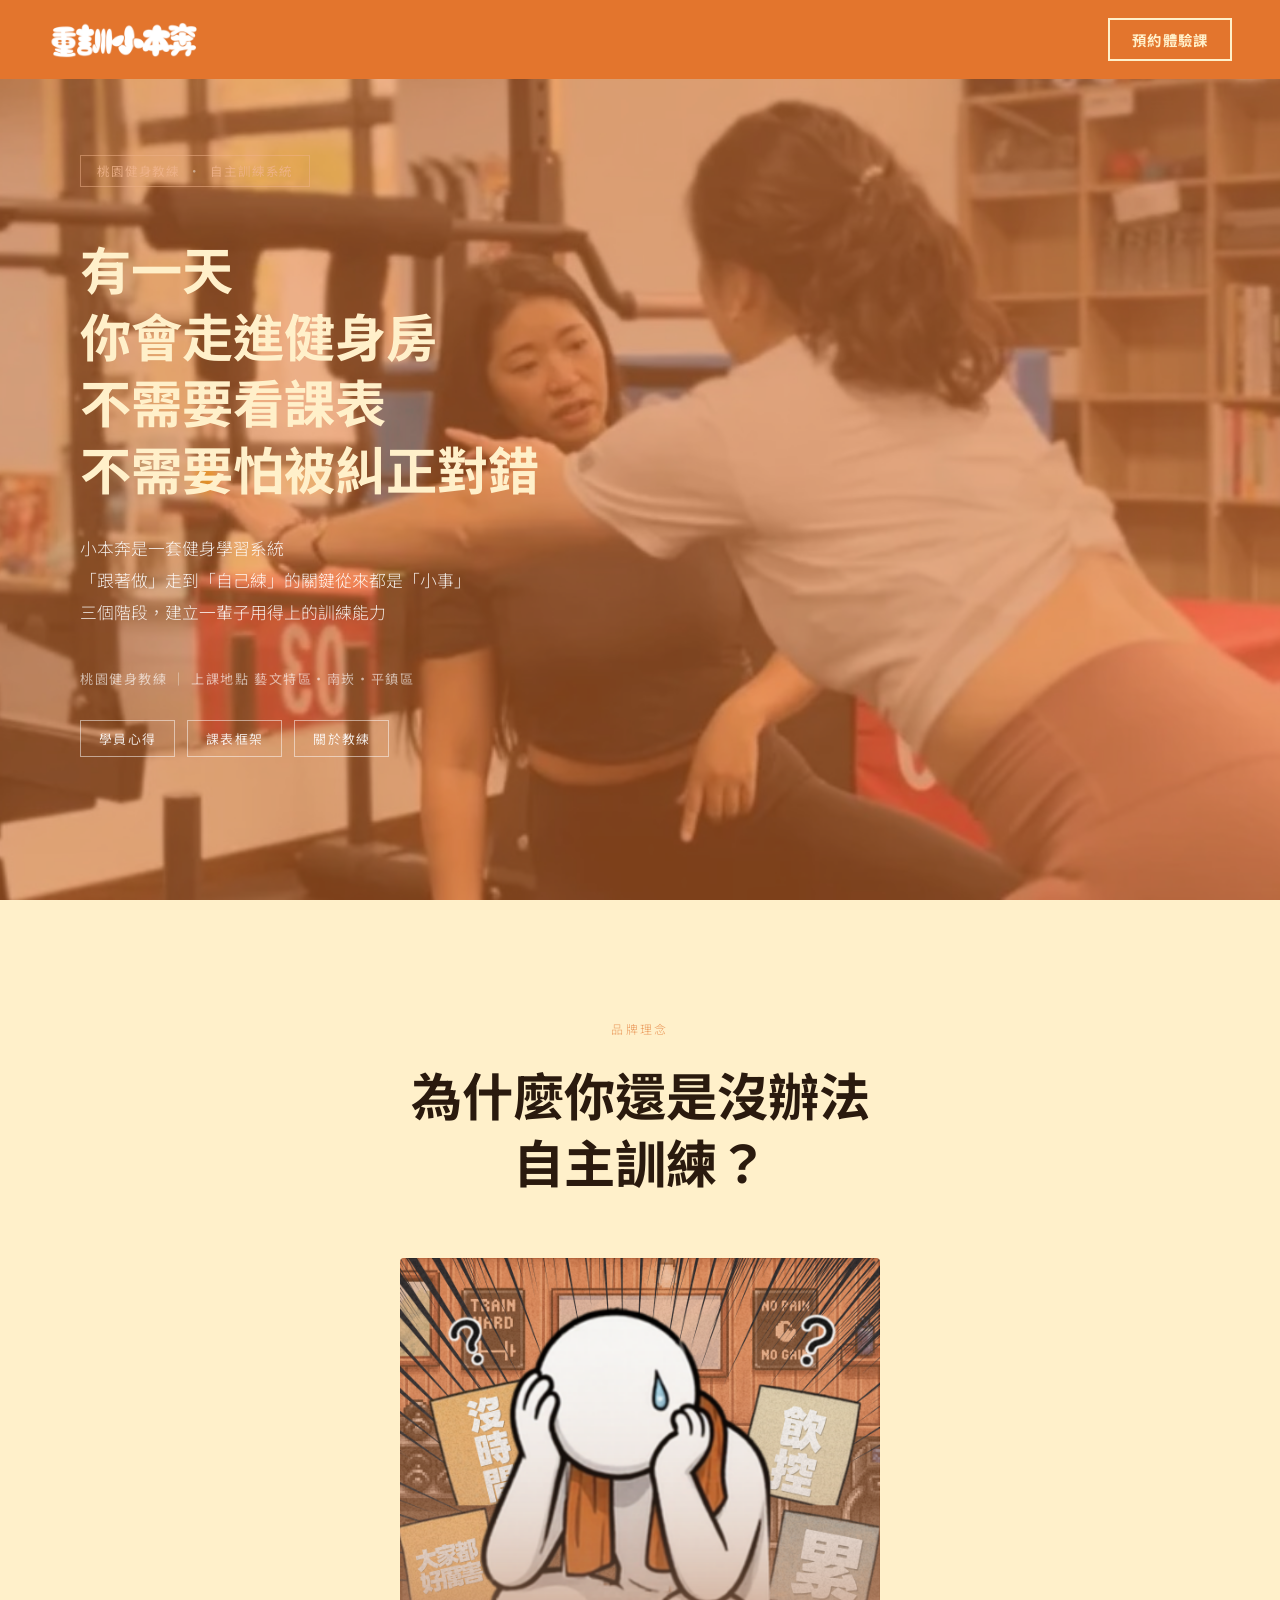
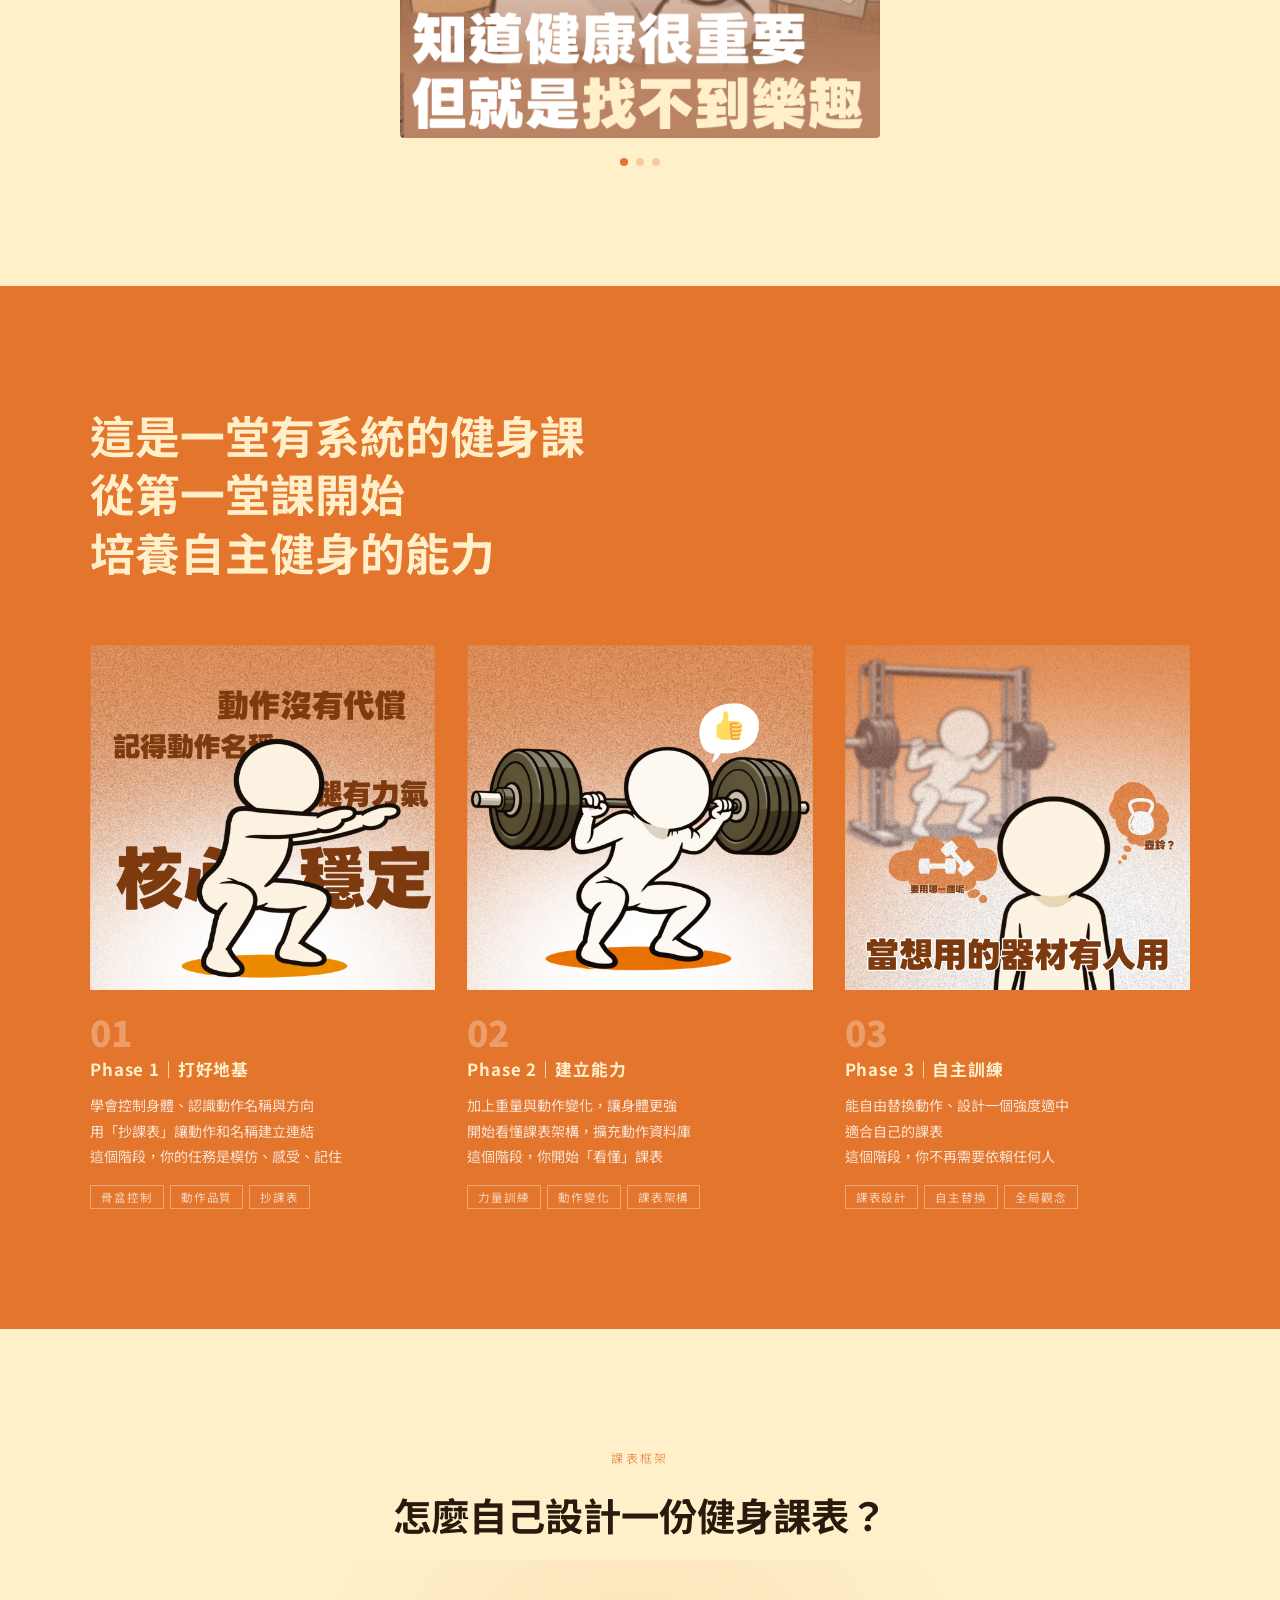
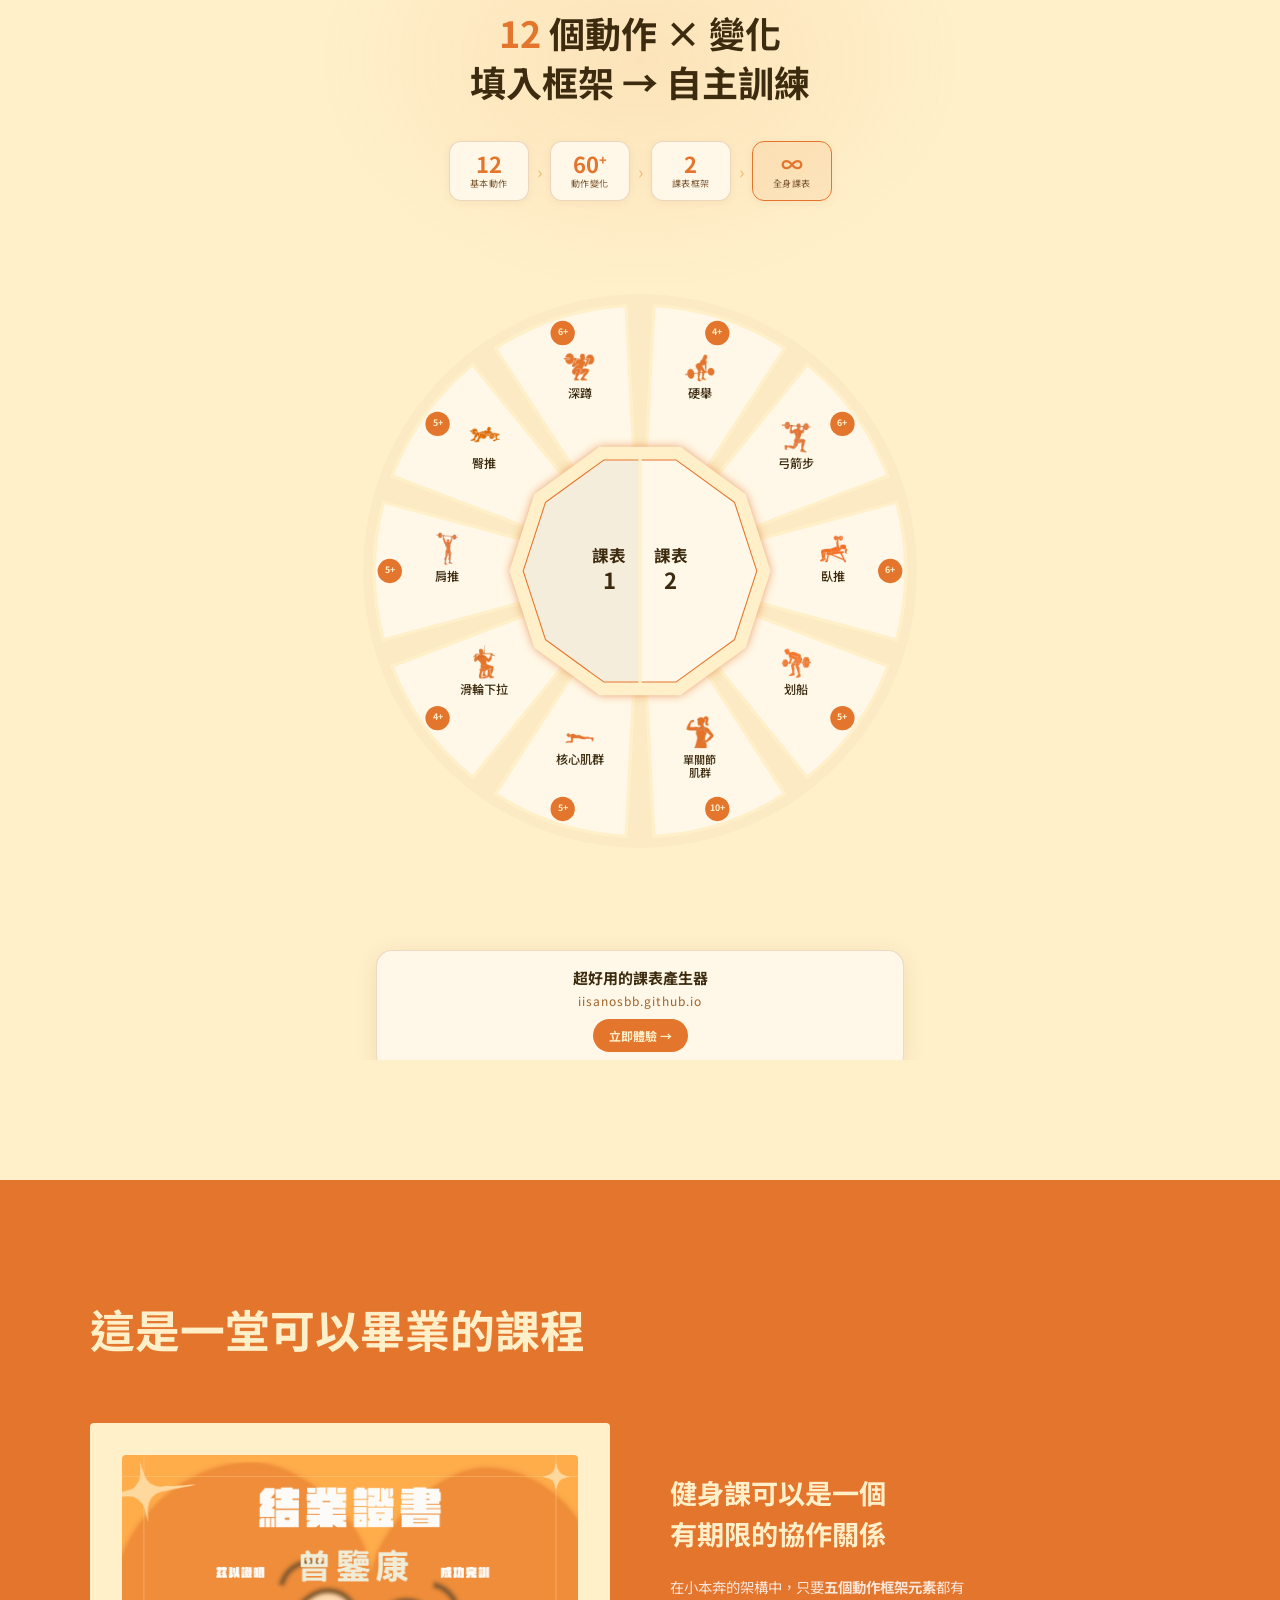
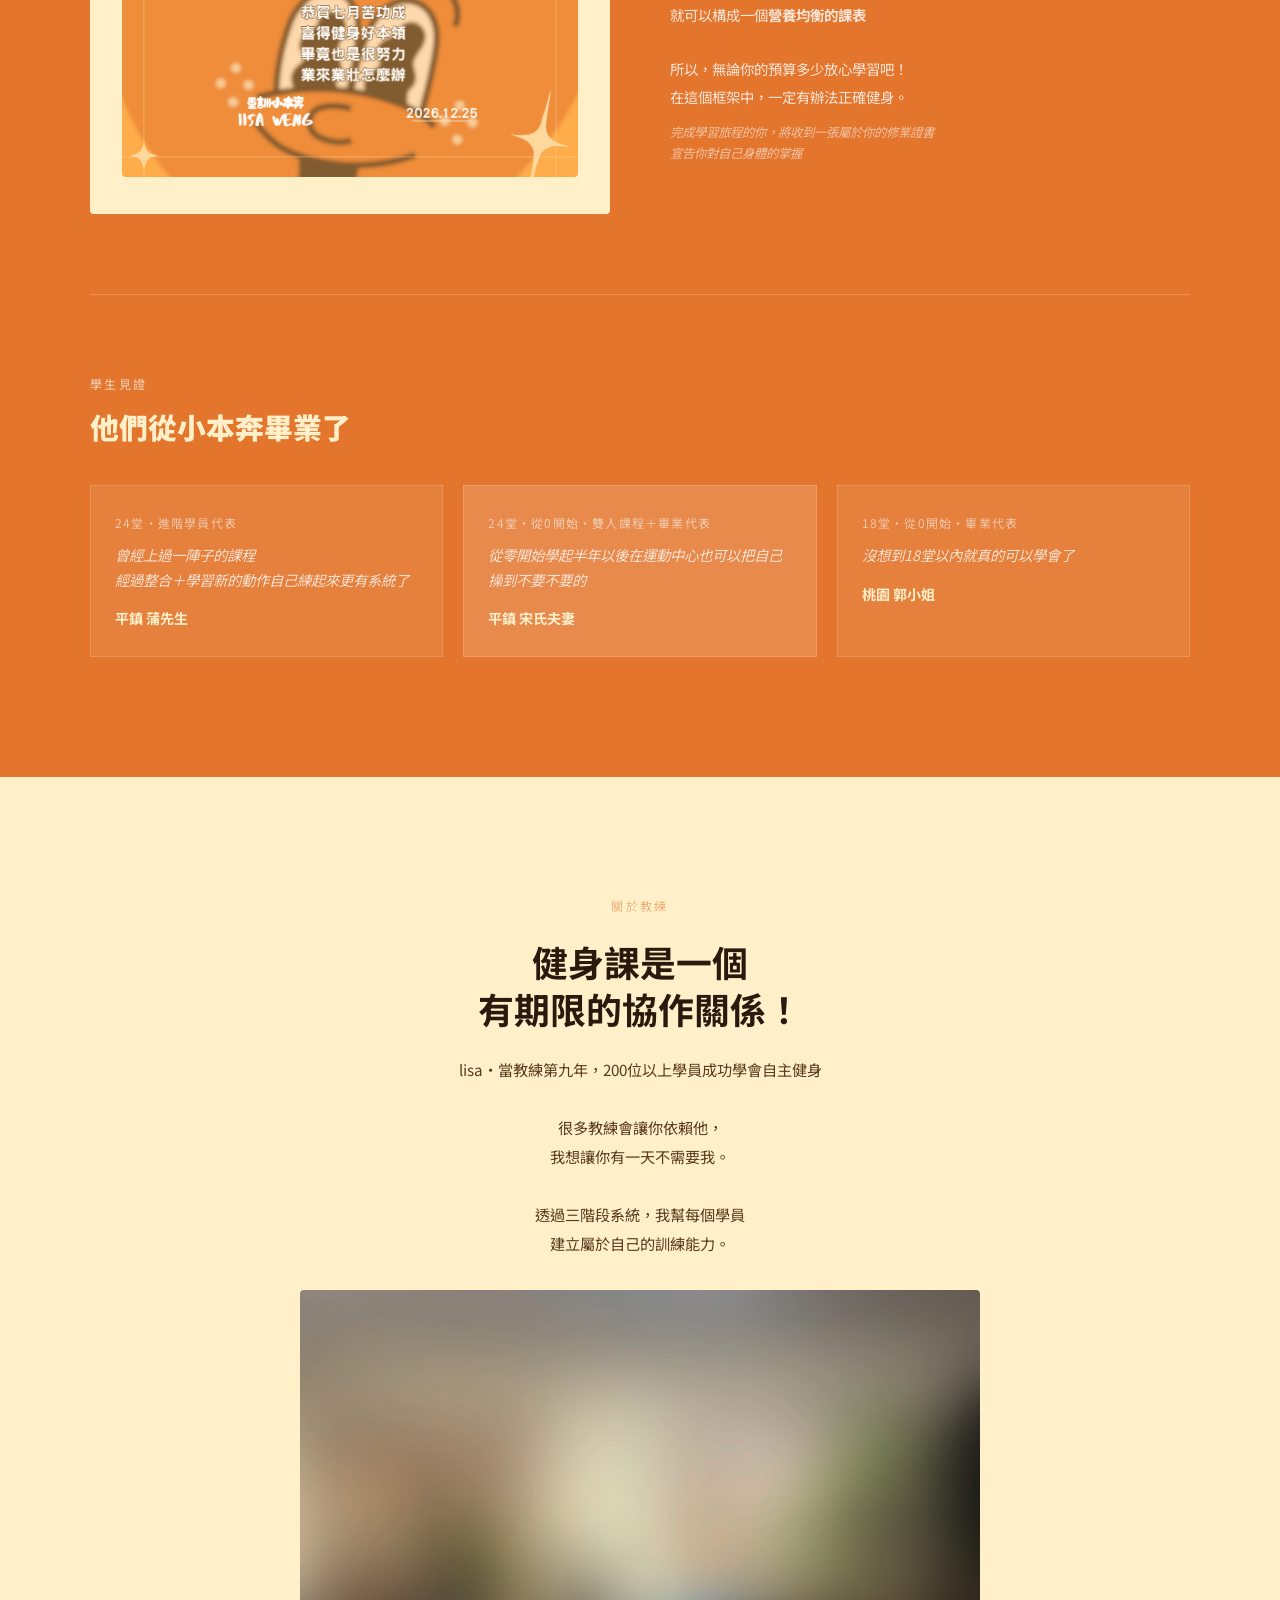
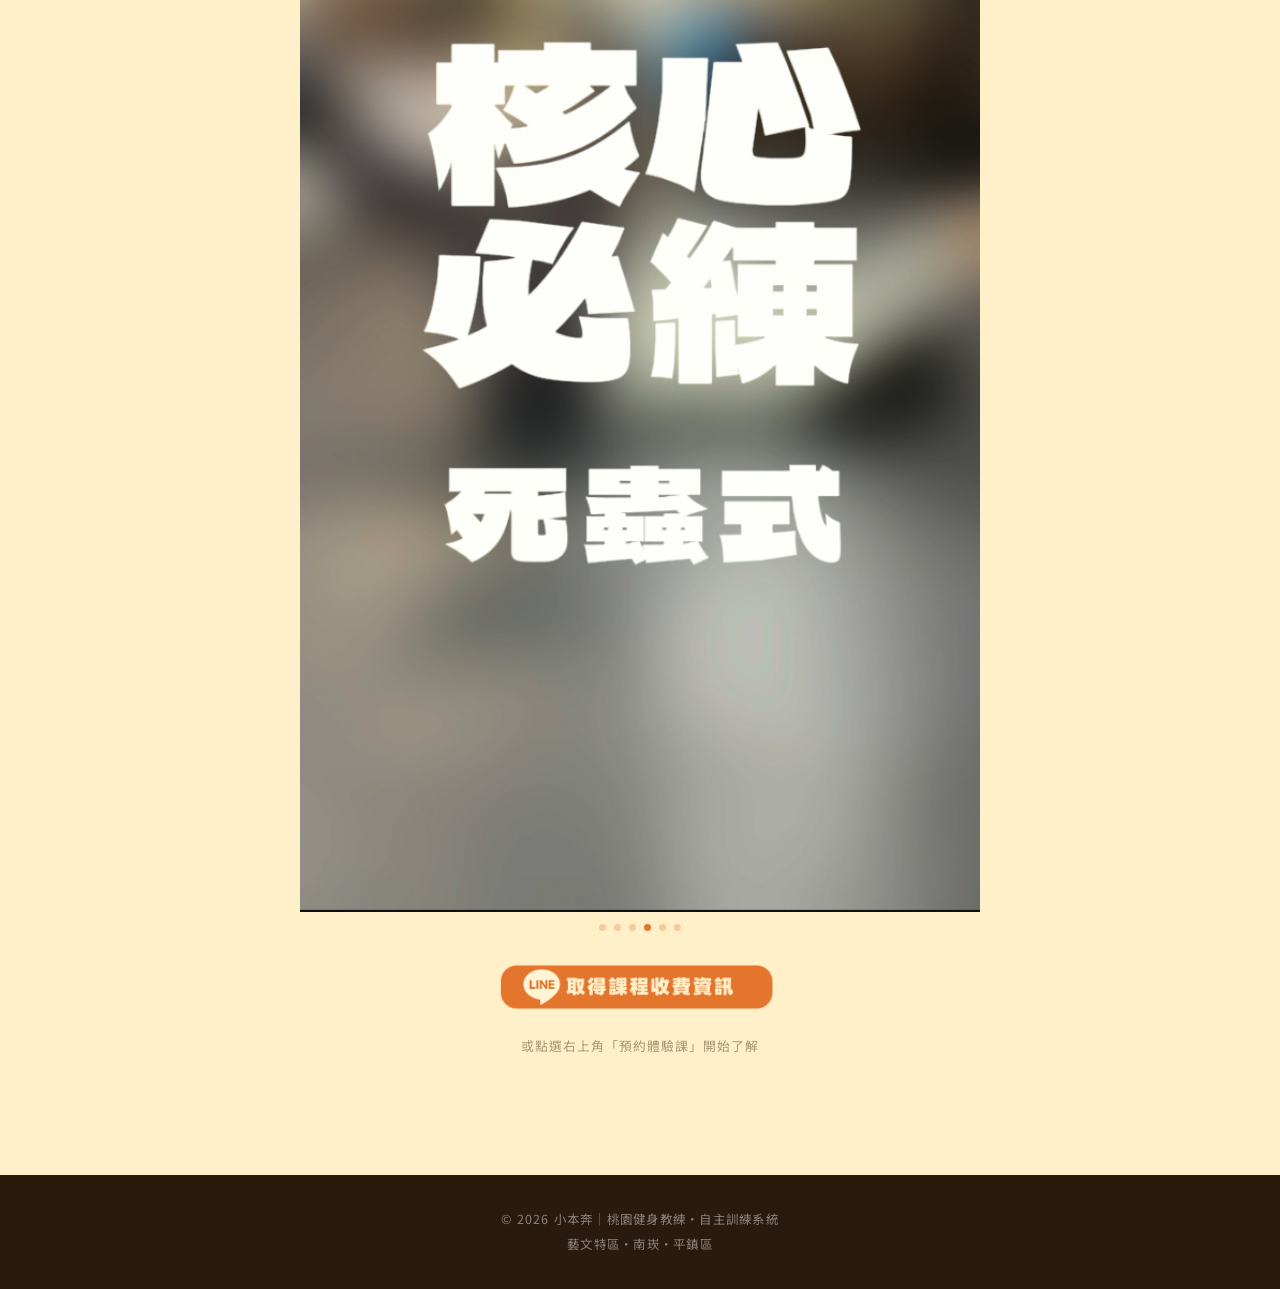
==== index.html @ d1a7b2fc "Update index.html" ====
<!DOCTYPE html>
<html lang="zh-Hant">
<head>
<meta charset="UTF-8">
<meta name="viewport" content="width=device-width, initial-scale=1.0">
<title>重訓小本奔｜桃園健身教練・自主訓練系統</title>
<link rel="icon" type="image/png" href="橘底logo.png">
<meta property="og:title" content="小本奔｜桃園健身教練・自主訓練系統">
<meta property="og:description" content="三個階段，帶你從「跟著做」走到「自己練」。桃園健身教練，藝文特區・南崁・平鎮區。">
<meta property="og:image" content="https://iisanosbb.github.io/橘底logo.png">
<meta property="og:url" content="https://iisanosbb.github.io">
<meta property="og:type" content="website">
<meta name="description" content="小本奔是一套健身學習系統，三個階段帶你從「跟著做」走到「自己練」。桃園健身教練，上課地點：藝文特區・南崁・平鎮區。">
<link rel="preconnect" href="https://fonts.googleapis.com">
<link rel="preconnect" href="https://fonts.gstatic.com" crossorigin>
<link href="https://fonts.googleapis.com/css2?family=Noto+Sans+TC:wght@300;400;500;700;900&display=swap" rel="stylesheet">
<link rel="stylesheet" href="style.css">
</head>
<body>

<!-- NAV -->
<nav>
  <a class="nav-logo" href="#"><img src="navlogo.png" alt="✴️小本奔"></a>
  <a class="nav-cta" href="#coach">預約體驗課</a>
</nav>

<!-- ① HERO -->
<section id="hero">
  <div class="hero-tag">桃園健身教練 <span>·</span> 自主訓練系統</div>
  <h1 class="hero-h1 fade-in">
    有一天<br>
    你會走進健身房<br>
    不需要看課表<br>
    不需要怕被糾正對錯
  </h1>
  <p class="hero-body fade-in d1">
    小本奔是一套健身學習系統<br>
    「跟著做」走到「自己練」的關鍵從來都是「小事」<br>
    三個階段，建立一輩子用得上的訓練能力
  </p>
  <p class="hero-location fade-in d2">桃園健身教練 ｜ 上課地點 藝文特區・南崁・平鎮區</p>
  <div class="hero-links fade-in d3">
    <a href="#graduates" class="hero-link">學員心得</a>
    <a href="#framework" class="hero-link">課表框架</a>
    <a href="#coach" class="hero-link">關於教練</a>
  </div>
</section>

<!-- ② 品牌理念 -->
<section id="belief">
  <div class="belief-inner">
    <div class="belief-header fade-in">
      <p class="section-label">品牌理念</p>
      <h2 class="belief-h2">為什麼你還是沒辦法<br>自主訓練？</h2>
    </div>
    <div class="belief-carousel fade-in d1">
      <div class="belief-track">
        <div class="belief-slide"><img src="品牌理念1.png" alt="品牌理念 1"></div>
        <div class="belief-slide"><img src="品牌理念2.png" alt="品牌理念 2"></div>
        <div class="belief-slide"><img src="品牌理念3.png" alt="品牌理念 3"></div>
      </div>
      <div class="belief-dots">
        <span class="belief-dot active"></span>
        <span class="belief-dot"></span>
        <span class="belief-dot"></span>
      </div>
    </div>
  </div>
</section>

<!-- ③ 三階段學習系統 -->
<section id="phases">
  <div class="phases-inner">
    <div class="phases-header fade-in">
      <h2 class="phases-h2">這是一堂有系統的健身課<br>從第一堂課開始<br>培養自主健身的能力</h2>
    </div>
    <div class="phases-grid">

      <div class="phase-card fade-in d1">
        <div class="phase-img"><img src="3step1.png" alt="Phase 1"></div>
        <div class="phase-num">01</div>
        <div class="phase-title">Phase 1｜打好地基</div>
        <p class="phase-desc">學會控制身體、認識動作名稱與方向<br>用「抄課表」讓動作和名稱建立連結<br>這個階段，你的任務是模仿、感受、記住</p>
        <div class="phase-tags">
          <span class="phase-tag">骨盆控制</span><span class="phase-tag">動作品質</span><span class="phase-tag">抄課表</span>
        </div>
      </div>

      <div class="phase-card fade-in d2">
        <div class="phase-img"><img src="3step2.png" alt="Phase 2"></div>
        <div class="phase-num">02</div>
        <div class="phase-title">Phase 2｜建立能力</div>
        <p class="phase-desc">加上重量與動作變化，讓身體更強<br>開始看懂課表架構，擴充動作資料庫<br>這個階段，你開始「看懂」課表</p>
        <div class="phase-tags">
          <span class="phase-tag">力量訓練</span><span class="phase-tag">動作變化</span><span class="phase-tag">課表架構</span>
        </div>
      </div>

      <div class="phase-card fade-in d3">
        <div class="phase-img"><img src="3step3.png" alt="Phase 3"></div>
        <div class="phase-num">03</div>
        <div class="phase-title">Phase 3｜自主訓練</div>
        <p class="phase-desc">能自由替換動作、設計一個強度適中<br>適合自己的課表<br>這個階段，你不再需要依賴任何人</p>
        <div class="phase-tags">
          <span class="phase-tag">課表設計</span><span class="phase-tag">自主替換</span><span class="phase-tag">全局觀念</span>
        </div>
      </div>

    </div>
  </div>
</section>

<!-- ④ 課表框架 -->
<section id="framework">
  <div class="framework-inner">
    <p class="section-label fade-in">課表框架</p>
    <h2 class="framework-h2 fade-in d1">怎麼自己設計一份健身課表？</h2>
    <iframe src="workout-radial.html" frameborder="0" scrolling="no"></iframe>
  </div>
</section>

<!-- ⑤ 修業證書 + 學生見證 -->
<section id="graduates">
  <div class="graduates-inner">
    <h2 class="graduates-h2 fade-in d1">這是一堂可以畢業的課程</h2>

    <div class="cert-block fade-in d2">
      <div class="cert-visual">
        <img src="certifucate.png" alt="小本奔結業證書" style="width:100%; border-radius:4px;">
      </div>
      <div>
        <h3 class="cert-headline">健身課可以是一個<br>有期限的協作關係</h3>
        <p class="cert-body">在小本奔的架構中，只要<strong>五個動作框架元素</strong>都有<br>就可以構成一個<strong>營養均衡的課表</strong><br><br>所以，無論你的預算多少放心學習吧！<br>在這個框架中，一定有辦法正確健身。</p>
        <p class="cert-note">完成學習旅程的你，將收到一張屬於你的修業證書<br>宣告你對自己身體的掌握</p>
      </div>
    </div>

    <p class="students-label">學生見證</p>
    <h3 class="students-h3 fade-in">他們從小本奔畢業了</h3>
    <div class="students-grid">
      <div class="student-card fade-in d1">
        <div class="student-meta">24堂・進階學員代表</div>
        <p class="student-quote">曾經上過一陣子的課程</p>
        <p class="student-quote">經過整合＋學習新的動作自己練起來更有系統了</p>
        <div class="student-name">平鎮 蒲先生</div>
      </div>
      <div class="student-card featured fade-in d2">
        <div class="student-meta">24堂・從0開始・雙人課程＋畢業代表</div>
        <p class="student-quote">從零開始學起半年以後在運動中心也可以把自己操到不要不要的</p>
        <div class="student-name">平鎮 宋氏夫妻</div>
      </div>
      <div class="student-card fade-in d3">
        <div class="student-meta">18堂・從0開始・畢業代表</div>
        <p class="student-quote">沒想到18堂以內就真的可以學會了</p>
        <div class="student-name">桃園 郭小姐</div>
      </div>
    </div>
  </div>
</section>

<!-- ⑥ 關於教練 + CTA -->
<section id="coach">
  <div class="coach-inner">
    <div class="coach-content fade-in">
      <p class="section-label">關於教練</p>
      <h2 class="coach-h2">健身課是一個<br>有期限的協作關係！</h2>
      <p class="coach-body">
        lisa・當教練第九年，200位以上學員成功學會自主健身<br><br>
        很多教練會讓你依賴他，<br>
        我想讓你有一天不需要我。<br><br>
        透過三階段系統，我幫每個學員<br>
        建立屬於自己的訓練能力。
      </p>

      <!-- IG 輪播 -->
      <a href="https://www.instagram.com/iisanosbb" target="_blank" class="ig-carousel-link">
        <div class="ig-carousel fade-in d1">
          <div class="ig-track">
            <div class="ig-slide"><img src="ig1.jpg" alt="IG 1"></div>
            <div class="ig-slide"><img src="ig2.jpg" alt="IG 2"></div>
            <div class="ig-slide"><img src="ig3.jpg" alt="IG 3"></div>
            <div class="ig-slide"><img src="ig4.jpg" alt="IG 4"></div>
            <div class="ig-slide"><img src="ig5.jpg" alt="IG 5"></div>
            <div class="ig-slide"><img src="ig6.png" alt="IG 6"></div>
          </div>
          <div class="ig-dots">
            <span class="ig-dot active"></span>
            <span class="ig-dot"></span>
            <span class="ig-dot"></span>
            <span class="ig-dot"></span>
            <span class="ig-dot"></span>
            <span class="ig-dot"></span>
          </div>
        </div>
      </a>

      <a class="cta-btn" href="https://lin.ee/rqSsnX2" target="_blank">
        <img src="line按鈕.png" alt="取得課程收費資訊" style="height:48px; width:auto;">
      </a>
      <p class="cta-line">或點選右上角「預約體驗課」開始了解</p>
    </div>
  </div>
</section>

<footer>
  © 2026 小本奔｜桃園健身教練・自主訓練系統<br>
  藝文特區・南崁・平鎮區
</footer>

<script>
  // 課表框架 iframe 動態高度
  window.addEventListener('message', function(e) {
    if (e.data && e.data.iframeHeight) {
      var iframe = document.querySelector('#framework iframe');
      if (iframe) iframe.style.height = (e.data.iframeHeight + 60) + 'px';
    }
  });
  const observer = new IntersectionObserver(
    entries => entries.forEach(e => { if (e.isIntersecting) e.target.classList.add('visible'); }),
    { threshold: 0.12 }
  );
  document.querySelectorAll('.fade-in').forEach(el => observer.observe(el));

  // IG 輪播
  const igTrack = document.querySelector('.ig-track');
  const igDots = document.querySelectorAll('.ig-dot');
  let igCurrent = 0;

  function igGoTo(i) {
    igCurrent = i;
    igTrack.style.transform = `translateX(-${i * 100}%)`;
    igDots.forEach((d, idx) => d.classList.toggle('active', idx === i));
  }

  igDots.forEach((d, i) => d.addEventListener('click', e => { e.preventDefault(); igGoTo(i); }));
  setInterval(() => igGoTo((igCurrent + 1) % igDots.length), 3000);

  let igStartX = 0;
  igTrack.addEventListener('touchstart', e => igStartX = e.touches[0].clientX);
  igTrack.addEventListener('touchend', e => {
    const diff = igStartX - e.changedTouches[0].clientX;
    if (Math.abs(diff) > 40) igGoTo(diff > 0 ? Math.min(igCurrent+1, igDots.length-1) : Math.max(igCurrent-1, 0));
  });

  // 品牌理念輪播
  const track = document.querySelector('.belief-track');
  const dots = document.querySelectorAll('.belief-dot');
  let current = 0;

  function goTo(i) {
    current = i;
    track.style.transform = `translateX(-${i * 100}%)`;
    dots.forEach((d, idx) => d.classList.toggle('active', idx === i));
  }

  dots.forEach((d, i) => d.addEventListener('click', () => goTo(i)));
  setInterval(() => goTo((current + 1) % dots.length), 3000);

  let startX = 0;
  track.addEventListener('touchstart', e => startX = e.touches[0].clientX);
  track.addEventListener('touchend', e => {
    const diff = startX - e.changedTouches[0].clientX;
    if (Math.abs(diff) > 40) goTo(diff > 0 ? Math.min(current+1, dots.length-1) : Math.max(current-1, 0));
  });
</script>
</body>
</html>
---- style.css ----
/* ── 小本奔 Landing Page ── */

:root {
  --orange: #E3752D;
  --orange-dark: #c4601e;
  --cream: #FFF0CA;
  --cream-dark: #f5e4b0;
  --text-dark: #2a1a0e;
  --text-mid: #5a3a1e;
  --font: 'Noto Sans TC', 'Microsoft JhengHei', '黑體-繁', sans-serif;
}

* { margin: 0; padding: 0; box-sizing: border-box; }
html { scroll-behavior: smooth; }
body { font-family: var(--font); color: var(--text-dark); background: var(--cream); overflow-x: hidden; }

/* ── NAV ── */
nav {
  position: fixed; top: 0; left: 0; right: 0; z-index: 100;
  display: flex; align-items: center; justify-content: space-between;
  padding: 18px 48px; background: var(--orange);
}
.nav-logo { display: flex; align-items: center; text-decoration: none; }
.nav-logo img { height: 36px; width: auto; display: block; }
.nav-cta {
  border: 2px solid var(--cream); color: var(--cream); background: transparent;
  padding: 9px 22px; font-size: .9rem; font-weight: 700; letter-spacing: .08em;
  text-decoration: none; transition: background .2s, color .2s;
}
.nav-cta:hover { background: var(--cream); color: var(--orange); }

/* ── SHARED ── */
.section-label { font-size: .75rem; letter-spacing: .2em; font-weight: 300; margin-bottom: 24px; opacity: .7; }
h1, h2, h3 { font-weight: 700; line-height: 1.3; }

/* ── § 1  HERO ── */
#hero {
  background: url('photo1.jpg') center 35% / cover no-repeat var(--orange);
  min-height: 100vh;
  display: flex; flex-direction: column; justify-content: center;
  padding: 140px 80px 80px; overflow: hidden; position: relative;
}
#hero::before {
  content: ''; position: absolute; inset: 0;
  background: rgba(227,117,45,0.55);
  pointer-events: none;
}
.hero-tag {
  display: inline-flex; align-items: center;
  border: 1px solid rgba(255,255,255,.5); color: rgba(255,255,255,.85);
  font-size: .78rem; letter-spacing: .15em; padding: 6px 16px;
  margin-bottom: 48px; width: fit-content;
}
.hero-tag span { margin: 0 8px; opacity: .5; }
.hero-h1 { font-size: clamp(1.6rem,4vw,4.2rem); color: var(--cream); margin-bottom: 32px; position: relative; z-index: 1; }
.hero-body { color: rgba(255,255,255,.88); font-size: 1.05rem; font-weight: 300; line-height: 1.9; margin-bottom: 40px; position: relative; z-index: 1; }
.hero-location { color: rgba(255,255,255,.6); font-size: .82rem; letter-spacing: .12em; margin-bottom: 32px; }
.hero-links { display: flex; gap: 12px; flex-wrap: wrap; margin-bottom: 48px; }
.hero-link {
  border: 1px solid rgba(255,255,255,.5); color: rgba(255,255,255,.85);
  font-size: .8rem; letter-spacing: .1em; padding: 8px 18px;
  text-decoration: none; transition: background .2s, color .2s;
}
.hero-link:hover { background: rgba(255,255,255,.15); }
.hero-scroll { display: flex; align-items: center; gap: 14px; color: rgba(255,255,255,.7); font-size: .82rem; letter-spacing: .15em; }
.hero-scroll::before { content: ''; display: block; width: 40px; height: 1px; background: rgba(255,255,255,.5); }

/* ── § 2  品牌理念 ── */
#belief { background: var(--cream); padding: 120px 80px; }
.belief-inner { max-width: 1100px; margin: 0 auto; }
.belief-header { margin-bottom: 64px; text-align: center; }
.belief-header .section-label { color: var(--orange); }
.belief-h2 { font-size: clamp(2rem,4vw,3.6rem); color: var(--text-dark); }

.belief-carousel { position: relative; overflow: hidden; max-width: 480px; margin: 0 auto; }
.belief-track { display: flex; transition: transform .4s ease; }
.belief-slide { min-width: 100%; }
.belief-slide img { width: 100%; display: block; border-radius: 4px; }
.belief-dots { display: flex; justify-content: center; gap: 8px; margin-top: 20px; }
.belief-dot { width: 8px; height: 8px; border-radius: 50%; background: rgba(227,117,45,.3); cursor: pointer; transition: background .2s; }
.belief-dot.active { background: var(--orange); }

/* ── § 3  三階段 ── */
#phases { background: var(--orange); padding: 120px 80px; }
.phases-inner { max-width: 1100px; margin: 0 auto; }
.phases-header { margin-bottom: 64px; }
.phases-header .section-label { color: rgba(255,255,255,.7); }
.phases-h2 { font-size: clamp(2rem,3.5vw,2.8rem); color: var(--cream); }
.phases-grid { display: grid; grid-template-columns: repeat(3,1fr); gap: 32px; }
.phase-card { display: flex; flex-direction: column; }
.phase-img {
  width: 100%; aspect-ratio: 1; background: rgba(255,255,255,.12);
  display: flex; align-items: center; justify-content: center; margin-bottom: 24px; overflow: hidden;
}
.phase-img img { width: 100%; height: 100%; object-fit: cover; }
.phase-num { font-size: 2.2rem; font-weight: 900; color: rgba(255,255,255,.3); line-height: 1; margin-bottom: 8px; }
.phase-title { font-weight: 700; font-size: 1.05rem; color: var(--cream); margin-bottom: 12px; letter-spacing: .05em; }
.phase-desc { color: rgba(255,255,255,.8); font-size: .88rem; line-height: 1.8; margin-bottom: 16px; }
.phase-tags { display: flex; flex-wrap: wrap; gap: 6px; margin-top: auto; }
.phase-tag { border: 1px solid rgba(255,255,255,.35); color: rgba(255,255,255,.7); font-size: .72rem; padding: 3px 10px; letter-spacing: .08em; }

/* ── § 4  課表框架 ── */
#framework { background: var(--cream); padding: 120px 80px; text-align: center; }
.framework-inner { max-width: 1200px; margin: 0 auto; }
.framework-inner .section-label { color: var(--orange); }
.framework-h2 { font-size: clamp(1.8rem,3vw,2.6rem); color: var(--text-dark); margin-bottom: 20px; }
.framework-sub { color: var(--text-mid); font-size: .95rem; line-height: 1.8; margin-bottom: 56px; }
#framework iframe { width: 100%; height: 1100px; border: none; display: block; }

/* ── § 5  修業證書 + 學生見證 ── */
#graduates { background: var(--orange); padding: 120px 80px; }
.graduates-inner { max-width: 1100px; margin: 0 auto; }
.graduates-inner .section-label { color: rgba(255,255,255,.7); }
.graduates-h2 { font-size: clamp(2rem,3.5vw,2.8rem); color: var(--cream); margin-bottom: 64px; }

.cert-block {
  display: grid; grid-template-columns: 1fr 1fr; gap: 60px;
  align-items: center; margin-bottom: 80px; padding-bottom: 80px;
  border-bottom: 1px solid rgba(255,255,255,.2);
}
.cert-visual { background: var(--cream); border-radius: 4px; padding: 32px; }
.cert-inner {
  background: var(--orange); border-radius: 4px; padding: 32px;
  text-align: center; position: relative; overflow: hidden;
}
.cert-inner::before { content: '✦'; position: absolute; top: 12px; left: 12px; font-size: 1rem; color: rgba(255,255,255,.5); }
.cert-inner::after  { content: '✦'; position: absolute; bottom: 12px; right: 12px; font-size: 1rem; color: rgba(255,255,255,.5); }
.cert-title { font-weight: 900; font-size: 1.5rem; color: var(--cream); margin-bottom: 16px; letter-spacing: .2em; }
.cert-name  { font-weight: 900; font-size: 2rem; color: var(--cream); margin-bottom: 20px; }
.cert-poem  { color: rgba(255,255,255,.85); font-size: .9rem; line-height: 2; margin-bottom: 24px; }
.cert-footer { display: flex; justify-content: space-between; align-items: flex-end; font-size: .75rem; color: rgba(255,255,255,.7); }
.cert-emoji { font-size: 1.4rem; margin-bottom: 16px; }
.cert-headline { font-weight: 700; font-size: 1.7rem; color: var(--cream); margin-bottom: 20px; line-height: 1.5; }
.cert-highlight { color: var(--cream); font-weight: 700; }
.cert-body { color: rgba(255,255,255,.82); font-size: .9rem; line-height: 1.9; margin-bottom: 12px; }
.cert-note { color: rgba(255,255,255,.55); font-size: .78rem; font-style: italic; line-height: 1.7; }

.students-label { color: rgba(255,255,255,.7); font-size: .75rem; letter-spacing: .2em; margin-bottom: 16px; }
.students-h3 { font-weight: 900; font-size: 1.8rem; color: var(--cream); margin-bottom: 40px; }
.students-grid { display: grid; grid-template-columns: repeat(3,1fr); gap: 20px; }
.student-card { background: rgba(255,255,255,.08); border: 1px solid rgba(255,255,255,.15); padding: 28px 24px; transition: background .2s; }
.student-card:hover { background: rgba(255,255,255,.13); }
.student-card.featured { background: rgba(255,255,255,.15); }
.student-meta { font-size: .75rem; color: rgba(255,255,255,.55); letter-spacing: .1em; margin-bottom: 12px; }
.student-quote { color: rgba(255,255,255,.75); font-size: .9rem; line-height: 1.7; font-style: italic; }
.student-name { margin-top: 16px; font-weight: 700; color: var(--cream); font-size: .88rem; }

/* ── § 6  關於教練 + CTA ── */
#coach { background: var(--cream); padding: 120px 80px; }
.coach-inner { max-width: 680px; margin: 0 auto; text-align: center; }
.coach-content .section-label { color: var(--orange); }
.coach-h2 { font-size: clamp(1.8rem,2.8vw,2.4rem); color: var(--text-dark); margin-bottom: 24px; }
.coach-body { color: var(--text-mid); font-size: .95rem; line-height: 1.9; margin-bottom: 32px; }
.ig-carousel-link { display: block; text-decoration: none; margin-bottom: 32px; }
.ig-carousel { position: relative; overflow: hidden; border-radius: 4px; }
.ig-track { display: flex; transition: transform .4s ease; }
.ig-slide { min-width: 100%; }
.ig-slide img { width: 100%; display: block; }
.ig-dots { display: flex; justify-content: center; gap: 8px; margin-top: 12px; }
.ig-dot { width: 7px; height: 7px; border-radius: 50%; background: rgba(227,117,45,.3); cursor: pointer; transition: background .2s; }
.ig-dot.active { background: var(--orange); }
.cta-btn {
  display: inline-flex; align-items: center; gap: 10px;
  background: transparent; padding: 0;
  text-decoration: none; border: none; cursor: pointer;
  transition: opacity .2s, transform .15s;
}
.cta-btn:hover { opacity: .85; transform: translateY(-2px); }
.cta-line { margin-top: 20px; font-size: .8rem; color: rgba(90,58,30,.5); letter-spacing: .08em; }

/* ── FOOTER ── */
footer { background: var(--text-dark); color: rgba(255,255,255,.45); text-align: center; padding: 32px; font-size: .78rem; letter-spacing: .1em; line-height: 2; }

/* ── FADE IN ── */
.fade-in { opacity: 0; transform: translateY(28px); transition: opacity .7s ease, transform .7s ease; }
.fade-in.visible { opacity: 1; transform: translateY(0); }
.d1 { transition-delay: .1s; }
.d2 { transition-delay: .2s; }
.d3 { transition-delay: .3s; }

/* ── MOBILE ── */
@media (max-width: 768px) {

  /* NAV */
  nav { padding: 14px 20px; }
  .nav-logo img { height: 28px; }
  .nav-cta { padding: 7px 14px; font-size: .8rem; }

  #hero { padding: 100px 24px 60px; min-height: 100svh; background-position: 65% 35%; }
  .hero-h1 { font-size: 1.7rem; margin-bottom: 20px; }
  .hero-body { font-size: .8rem; line-height: 1.8; }
  .hero-tag { font-size: .7rem; margin-bottom: 32px; }

  /* 品牌理念 */
  #belief { padding: 72px 24px; }
  .belief-h2 { font-size: 1.8rem; }
  .belief-cards { grid-template-columns: 1fr; gap: 16px; }
  .belief-card:nth-child(2),
  .belief-card:nth-child(3) { margin-top: 0; }
  .belief-card { aspect-ratio: 3/4; }

  /* 三階段 */
  #phases { padding: 72px 24px; }
  .phases-h2 { font-size: 1.7rem; }
  .phases-grid { grid-template-columns: 1fr; gap: 48px; }

  /* 課表框架 */
  #framework { padding: 72px 24px; }
  .framework-h2 { font-size: 1.6rem; }
  #framework iframe { height: 1000px; }

  /* 修業證書 + 見證 */
  #graduates { padding: 72px 24px; }
  .graduates-h2 { font-size: 1.7rem; margin-bottom: 40px; }
  .cert-block { grid-template-columns: 1fr; gap: 32px; }
  .students-grid { grid-template-columns: 1fr; gap: 16px; }
  .students-h3 { font-size: 1.5rem; }

  /* 關於教練 */
  #coach { padding: 72px 24px; }
  .coach-inner { grid-template-columns: 1fr; gap: 40px; }
  .reels-grid { grid-template-columns: repeat(3,1fr); gap: 4px; }
  .coach-h2 { font-size: 1.7rem; }
  .cta-btn { width: 100%; justify-content: center; }
}
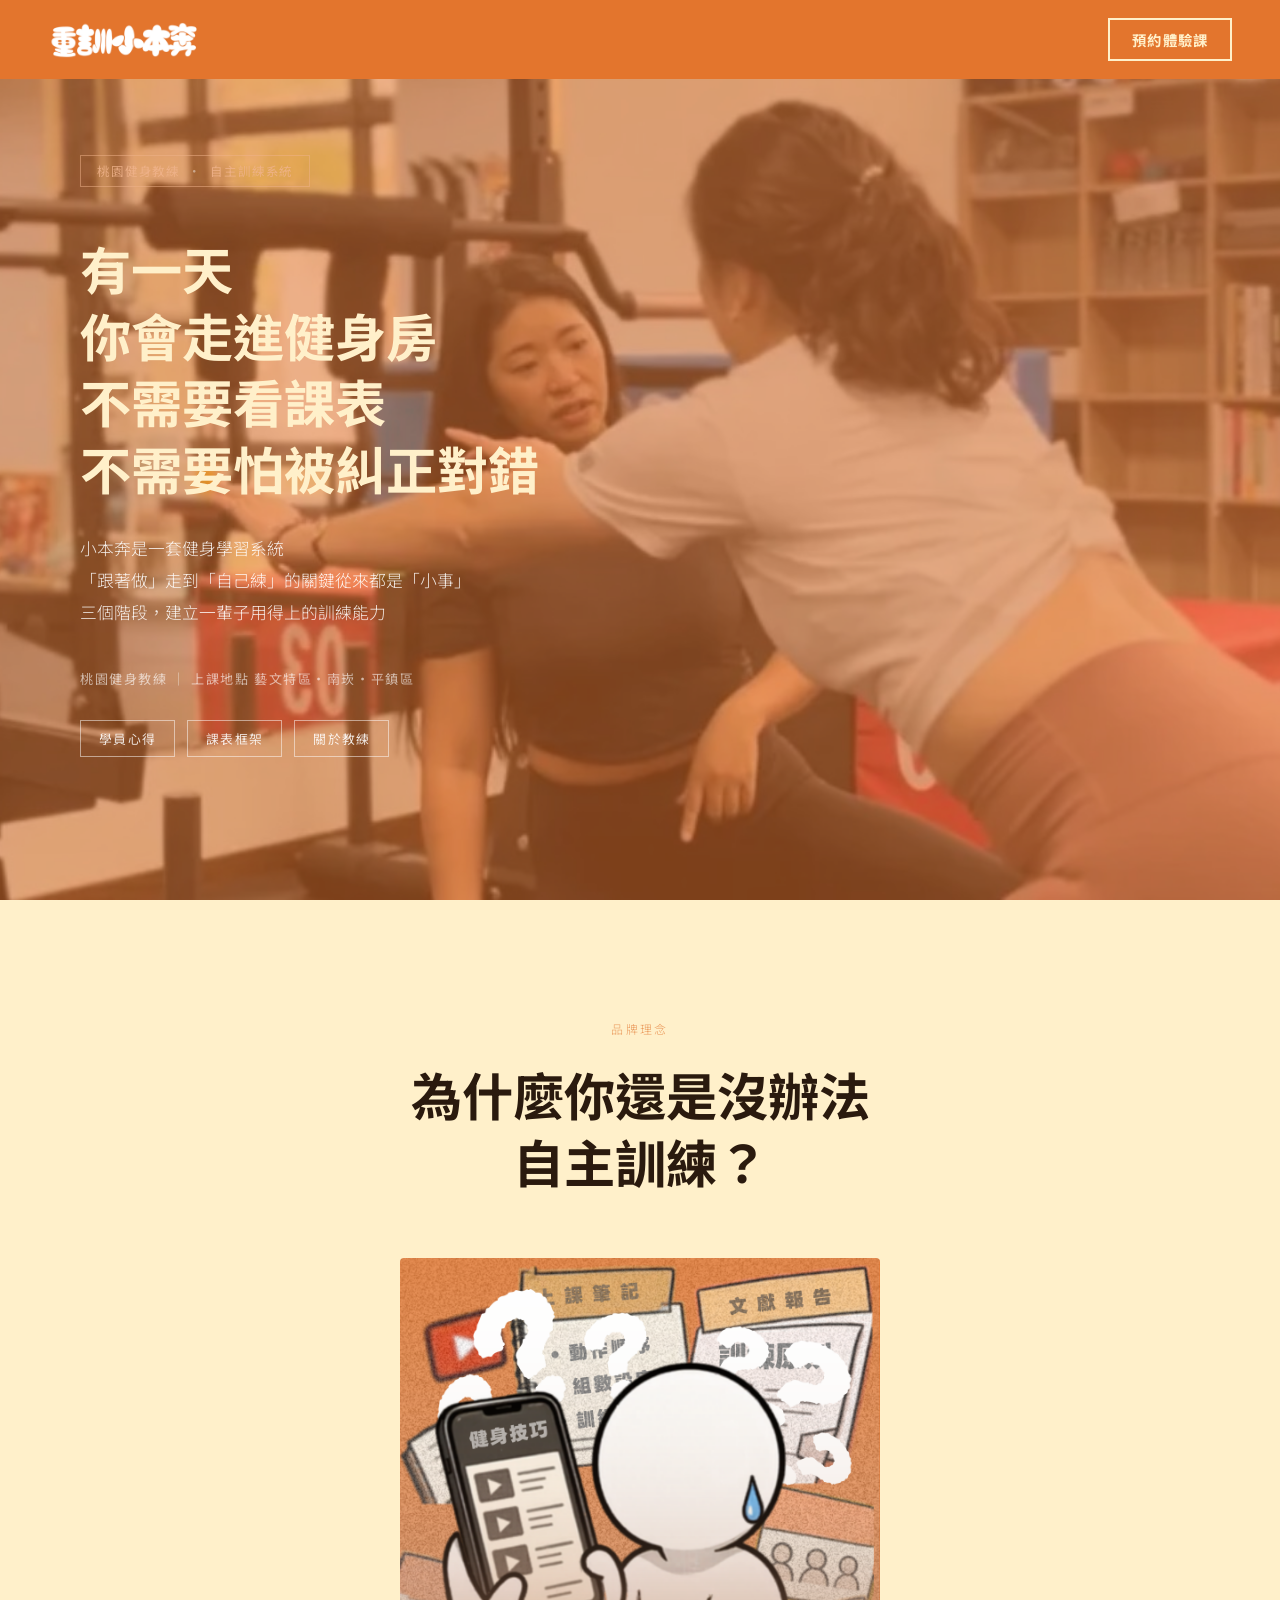
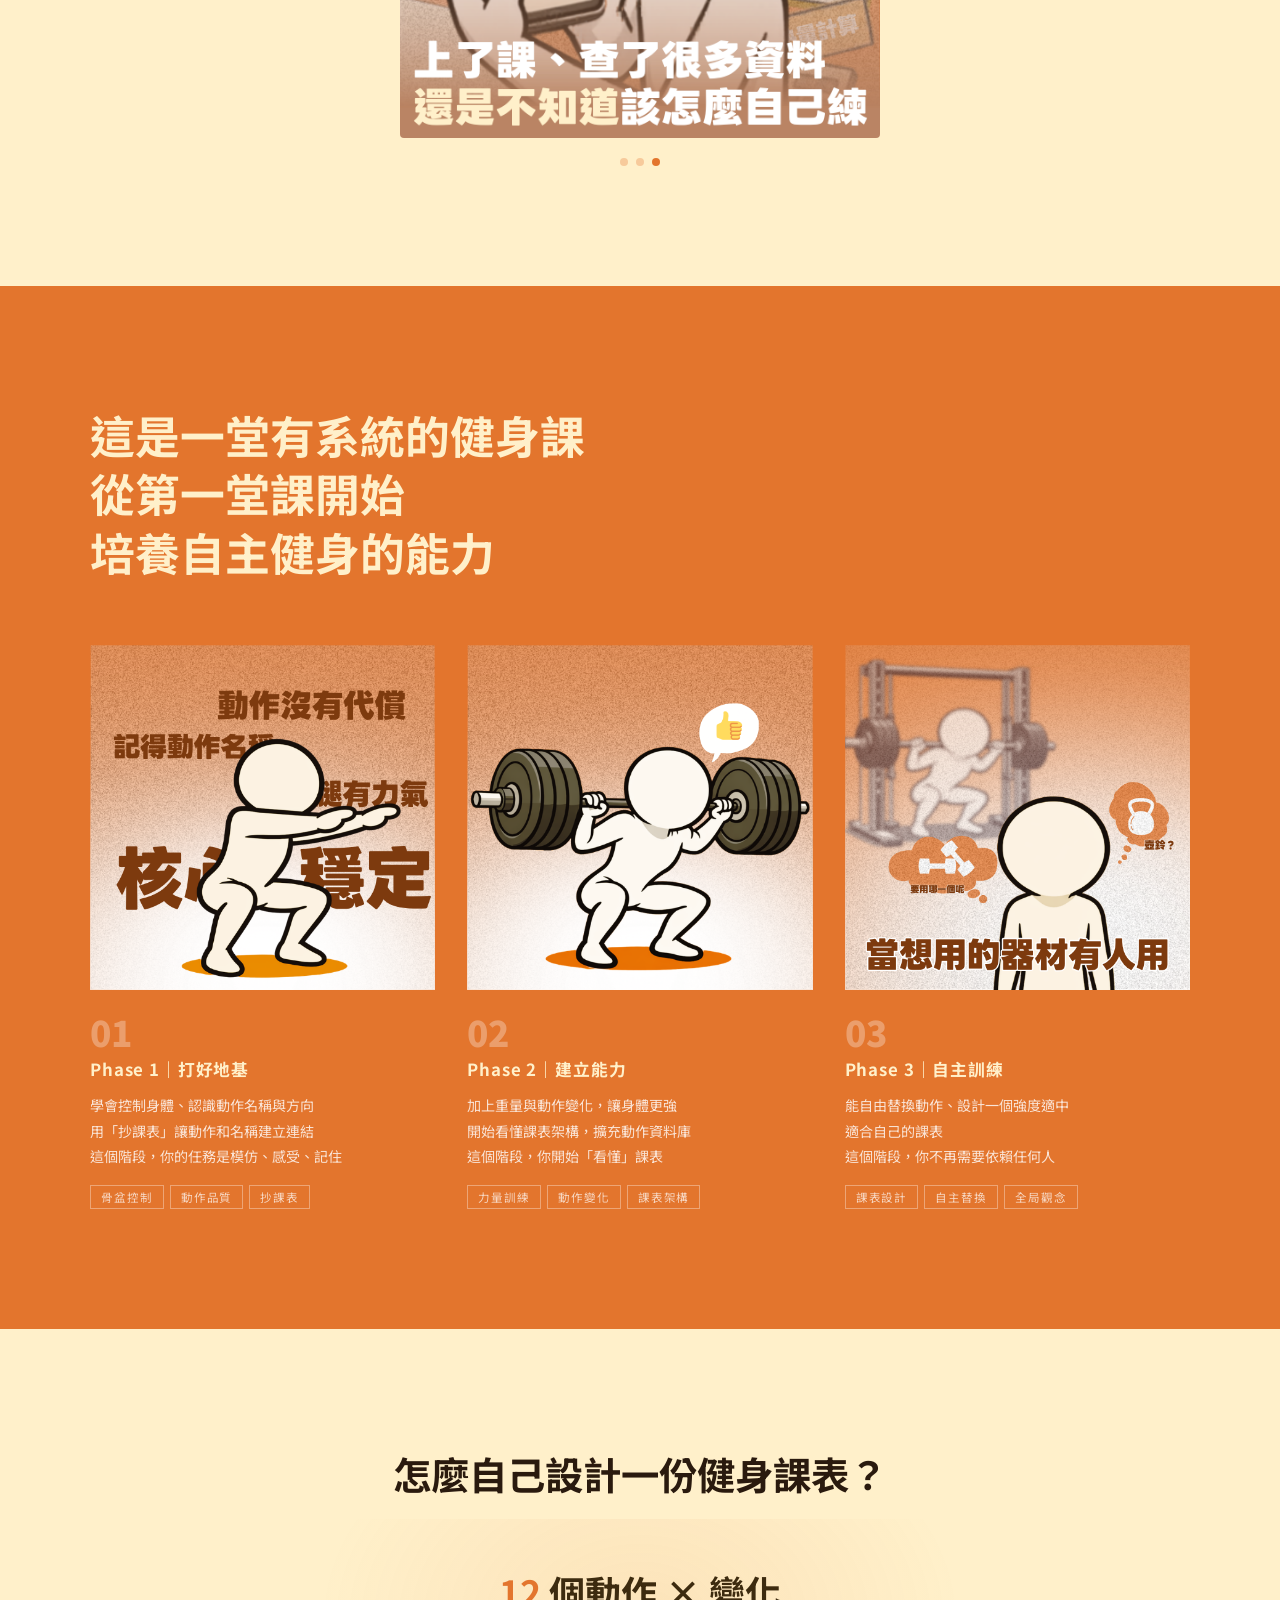
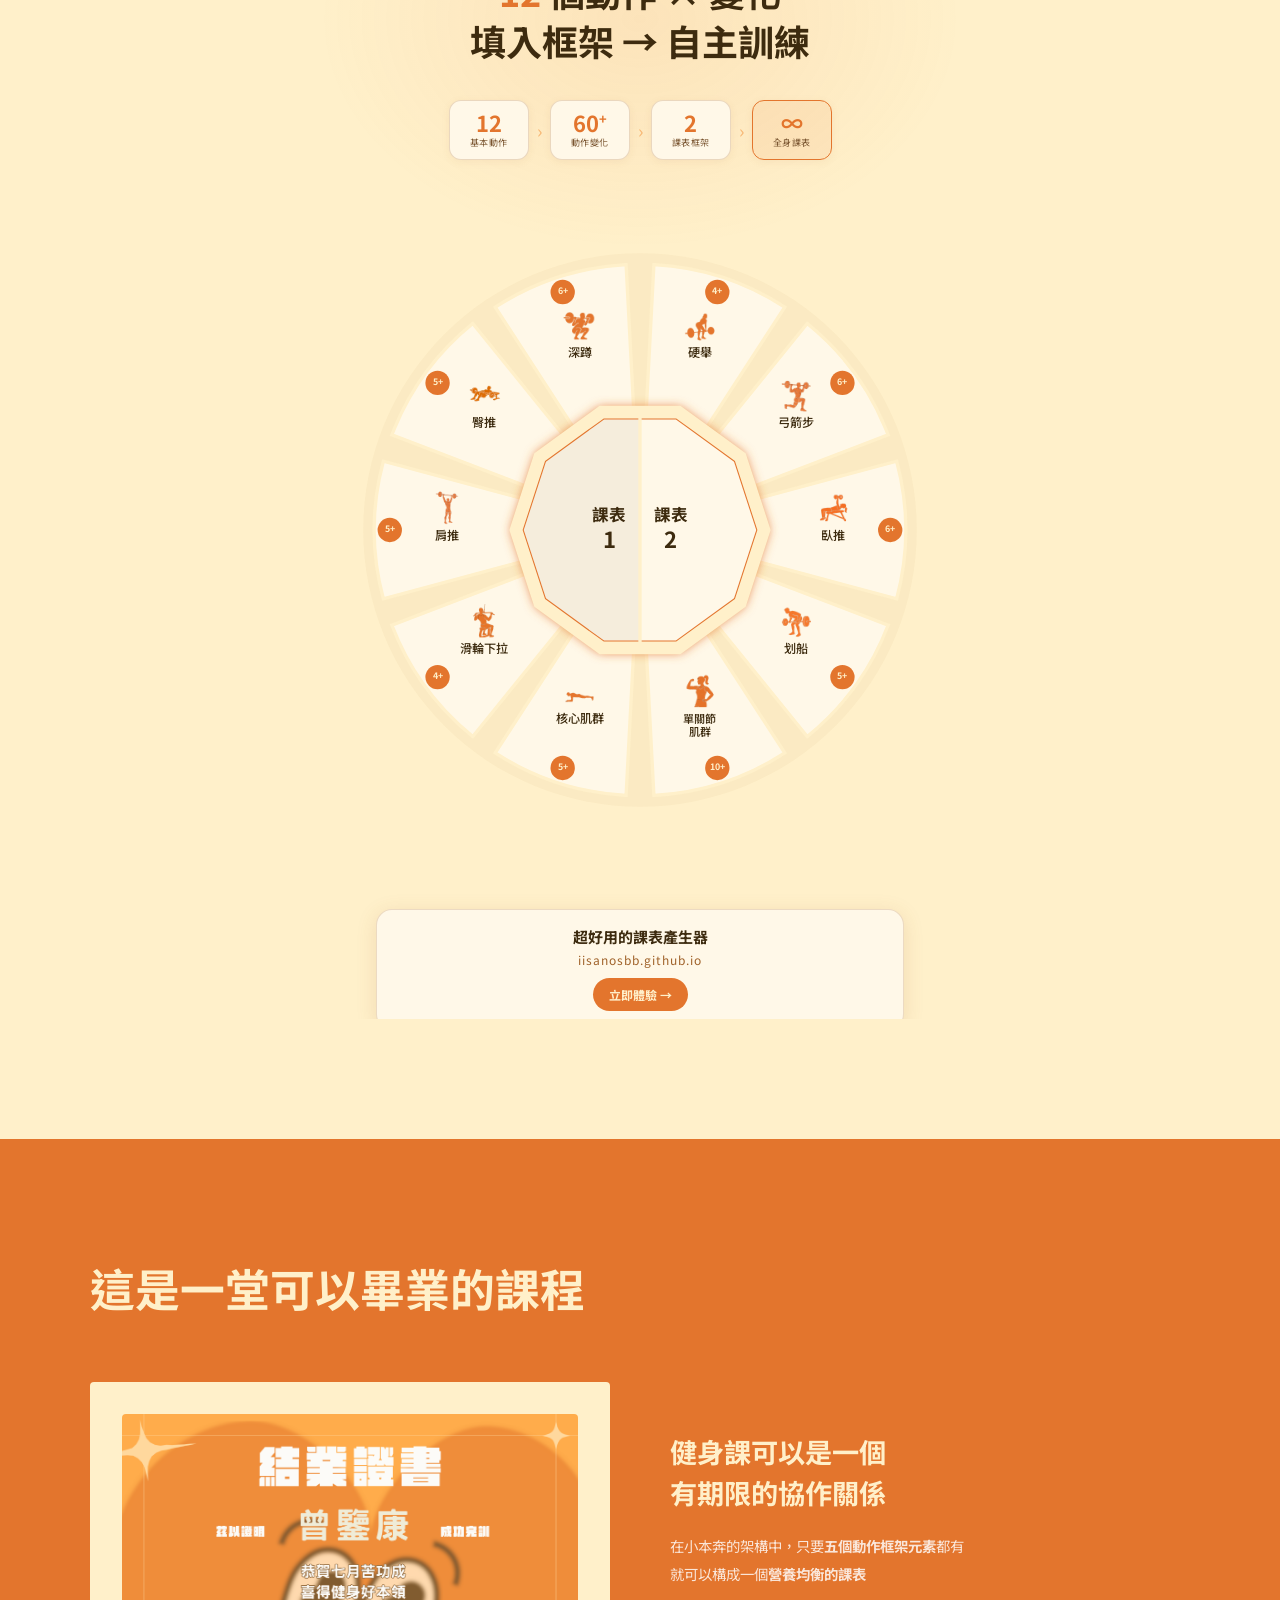
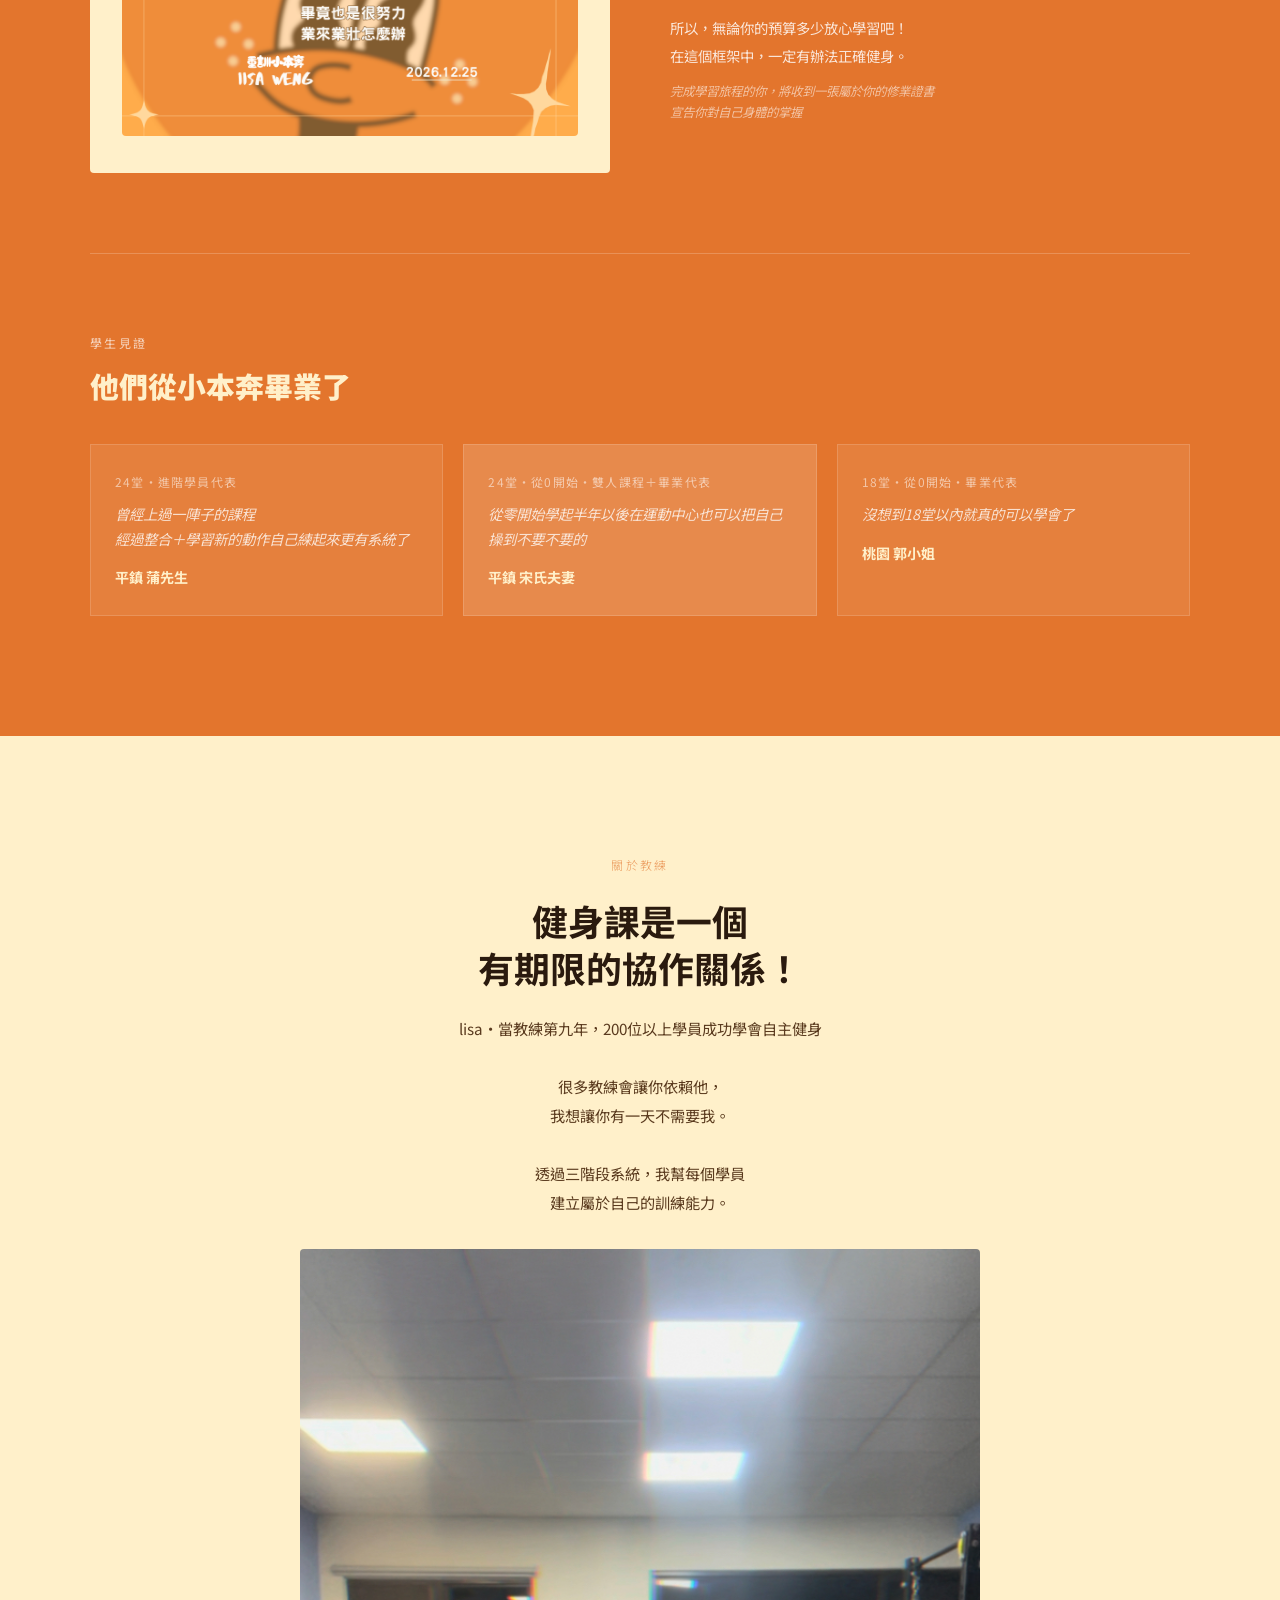
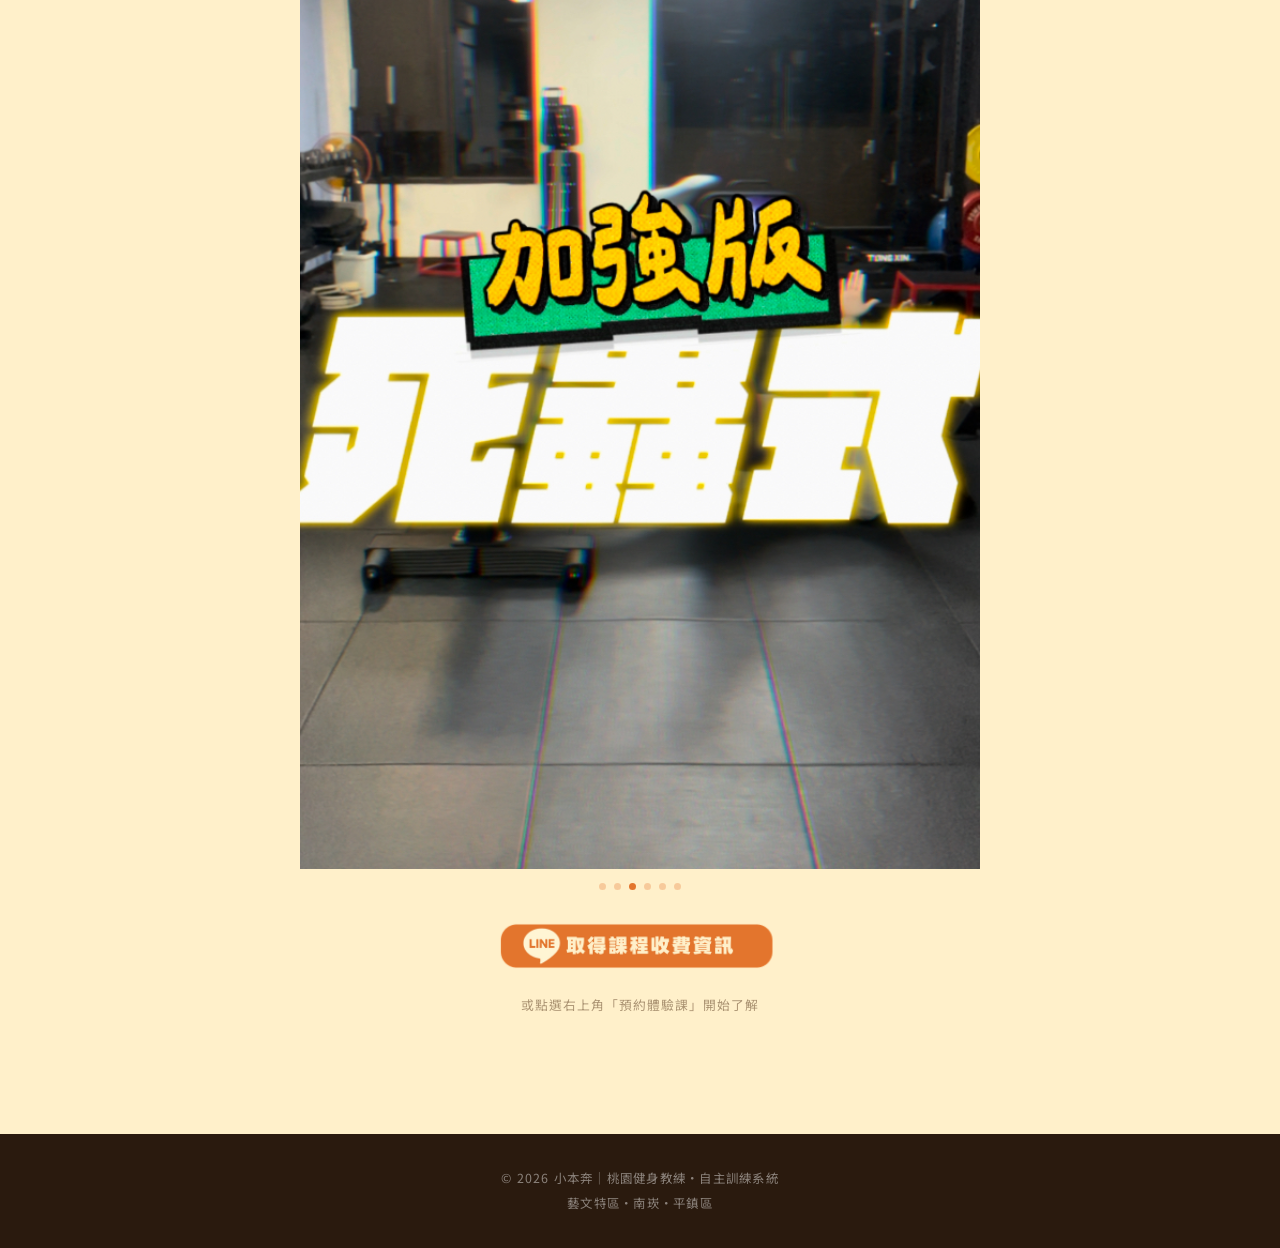
==== commit 920ddc2e: "Update index.html" ====
--- a/index.html
+++ b/index.html
@@ -113,7 +113,6 @@
 <!-- ④ 課表框架 -->
 <section id="framework">
   <div class="framework-inner">
-    <p class="section-label fade-in">課表框架</p>
     <h2 class="framework-h2 fade-in d1">怎麼自己設計一份健身課表？</h2>
     <iframe src="workout-radial.html" frameborder="0" scrolling="no"></iframe>
   </div>
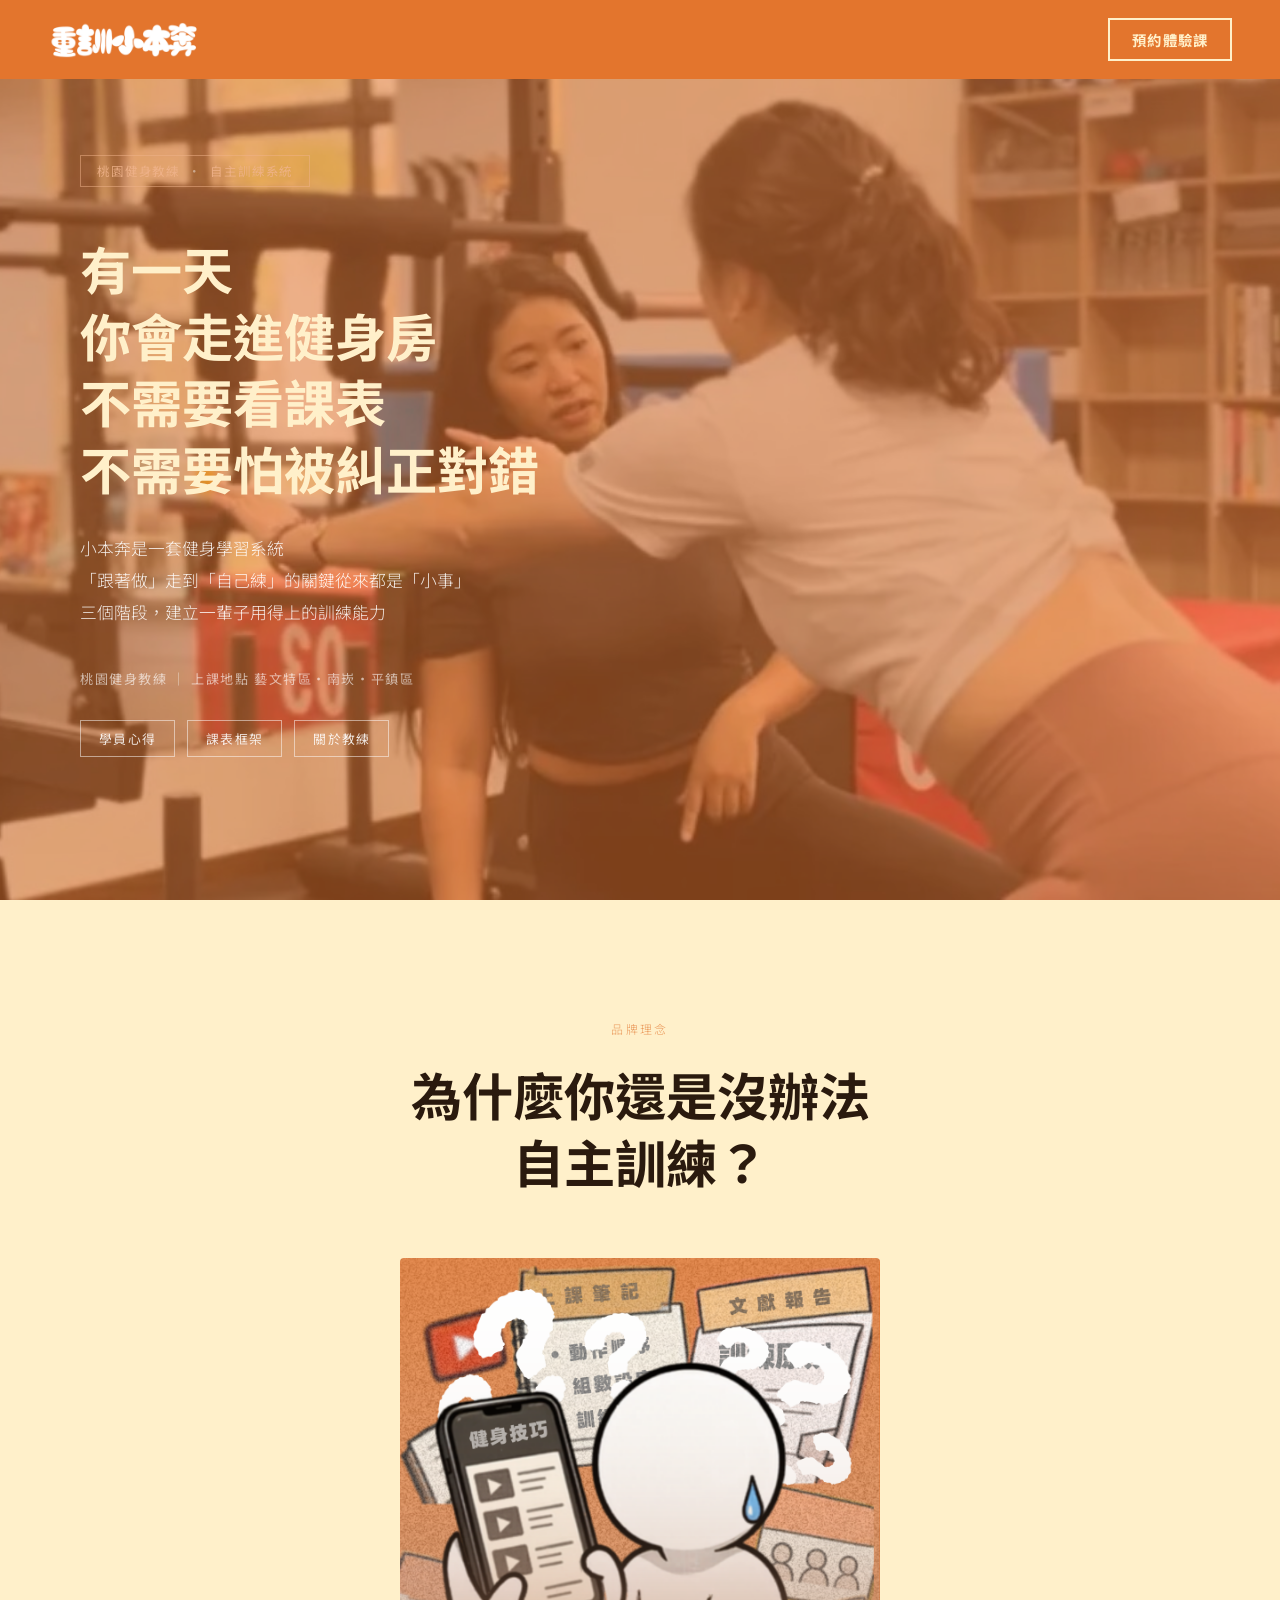
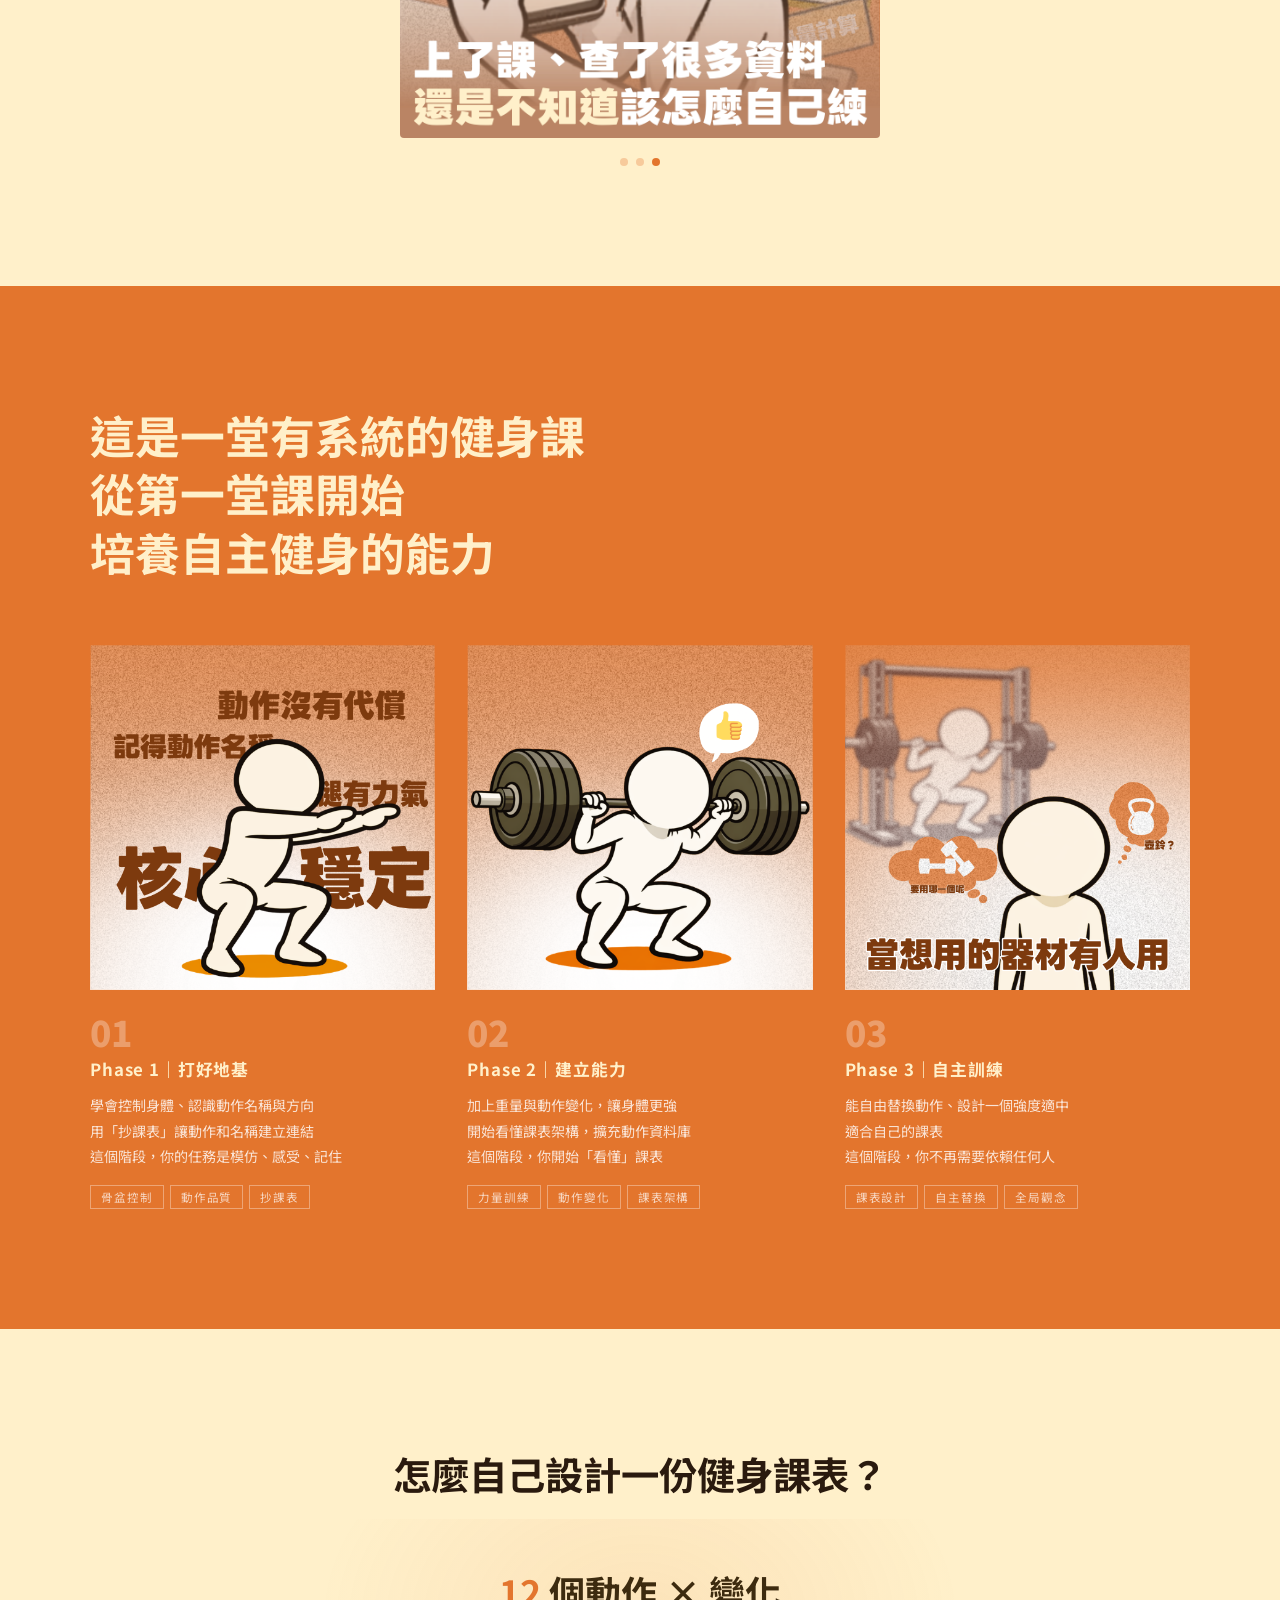
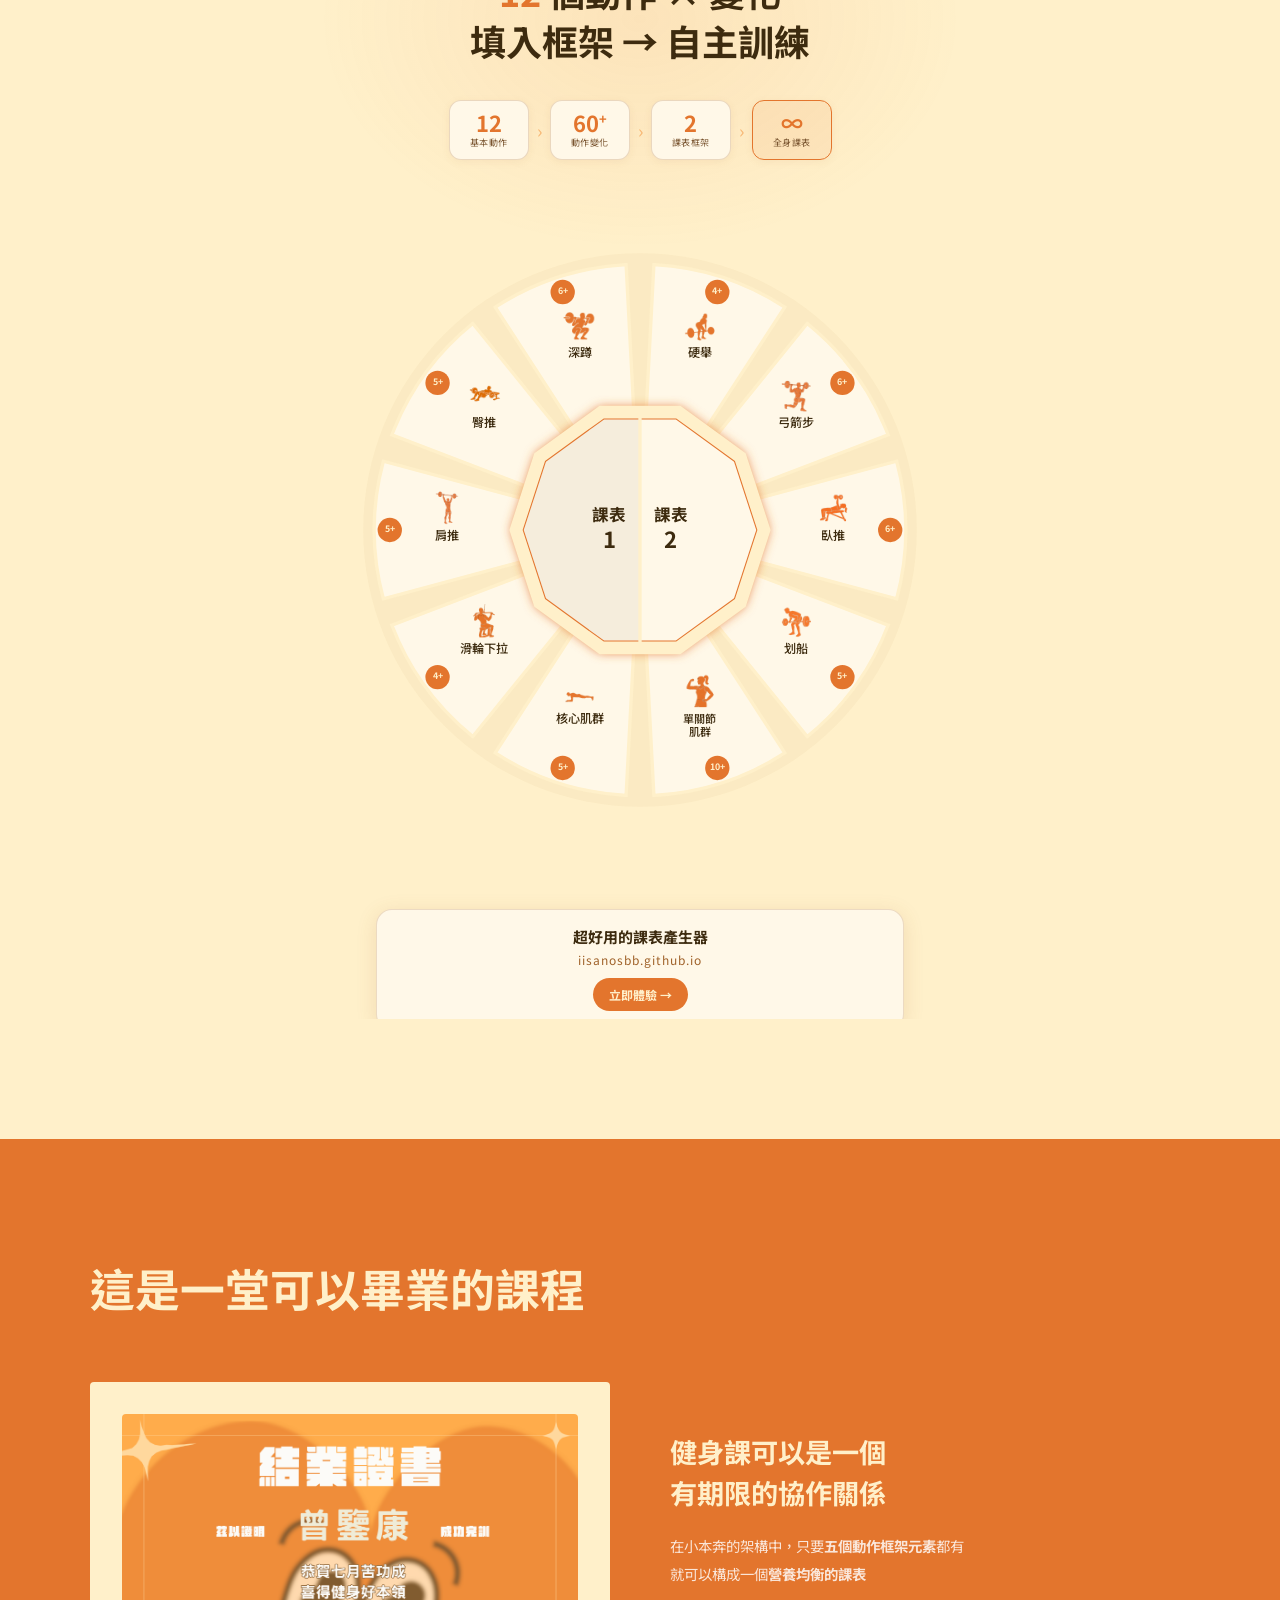
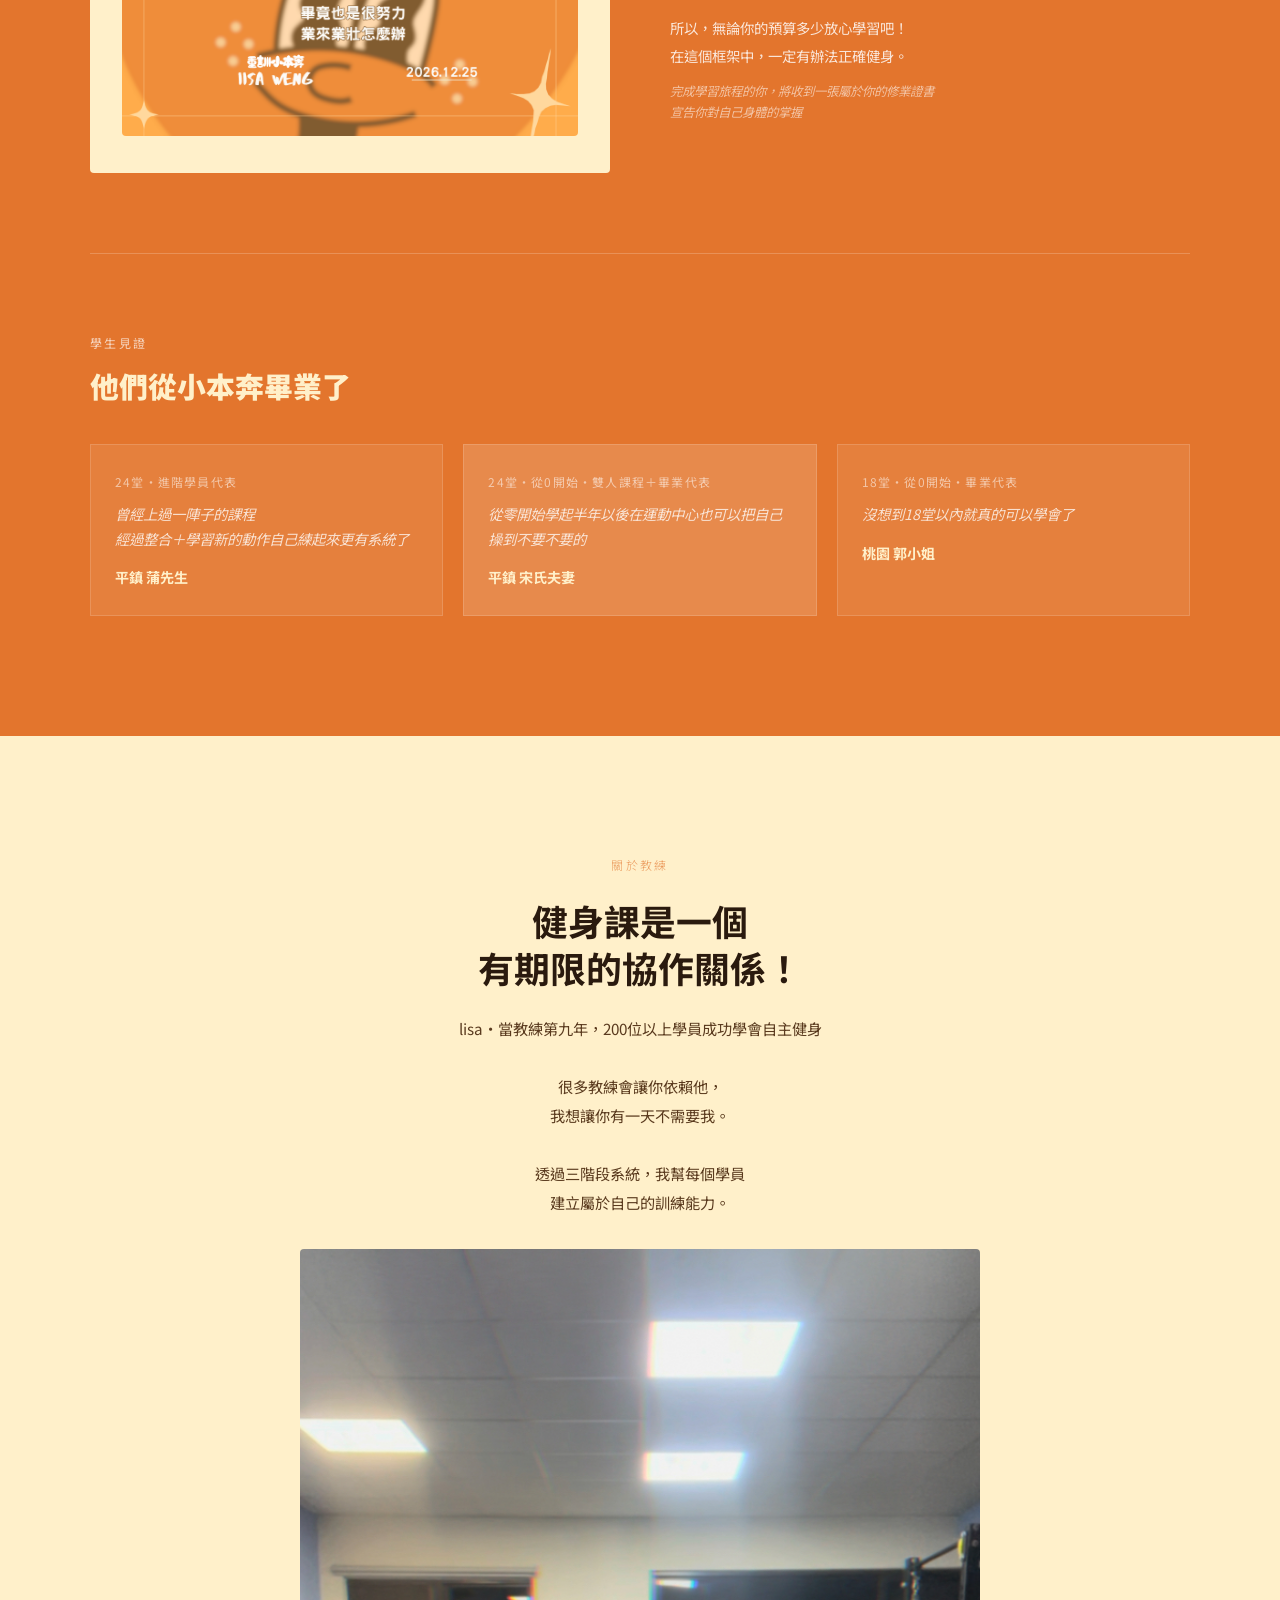
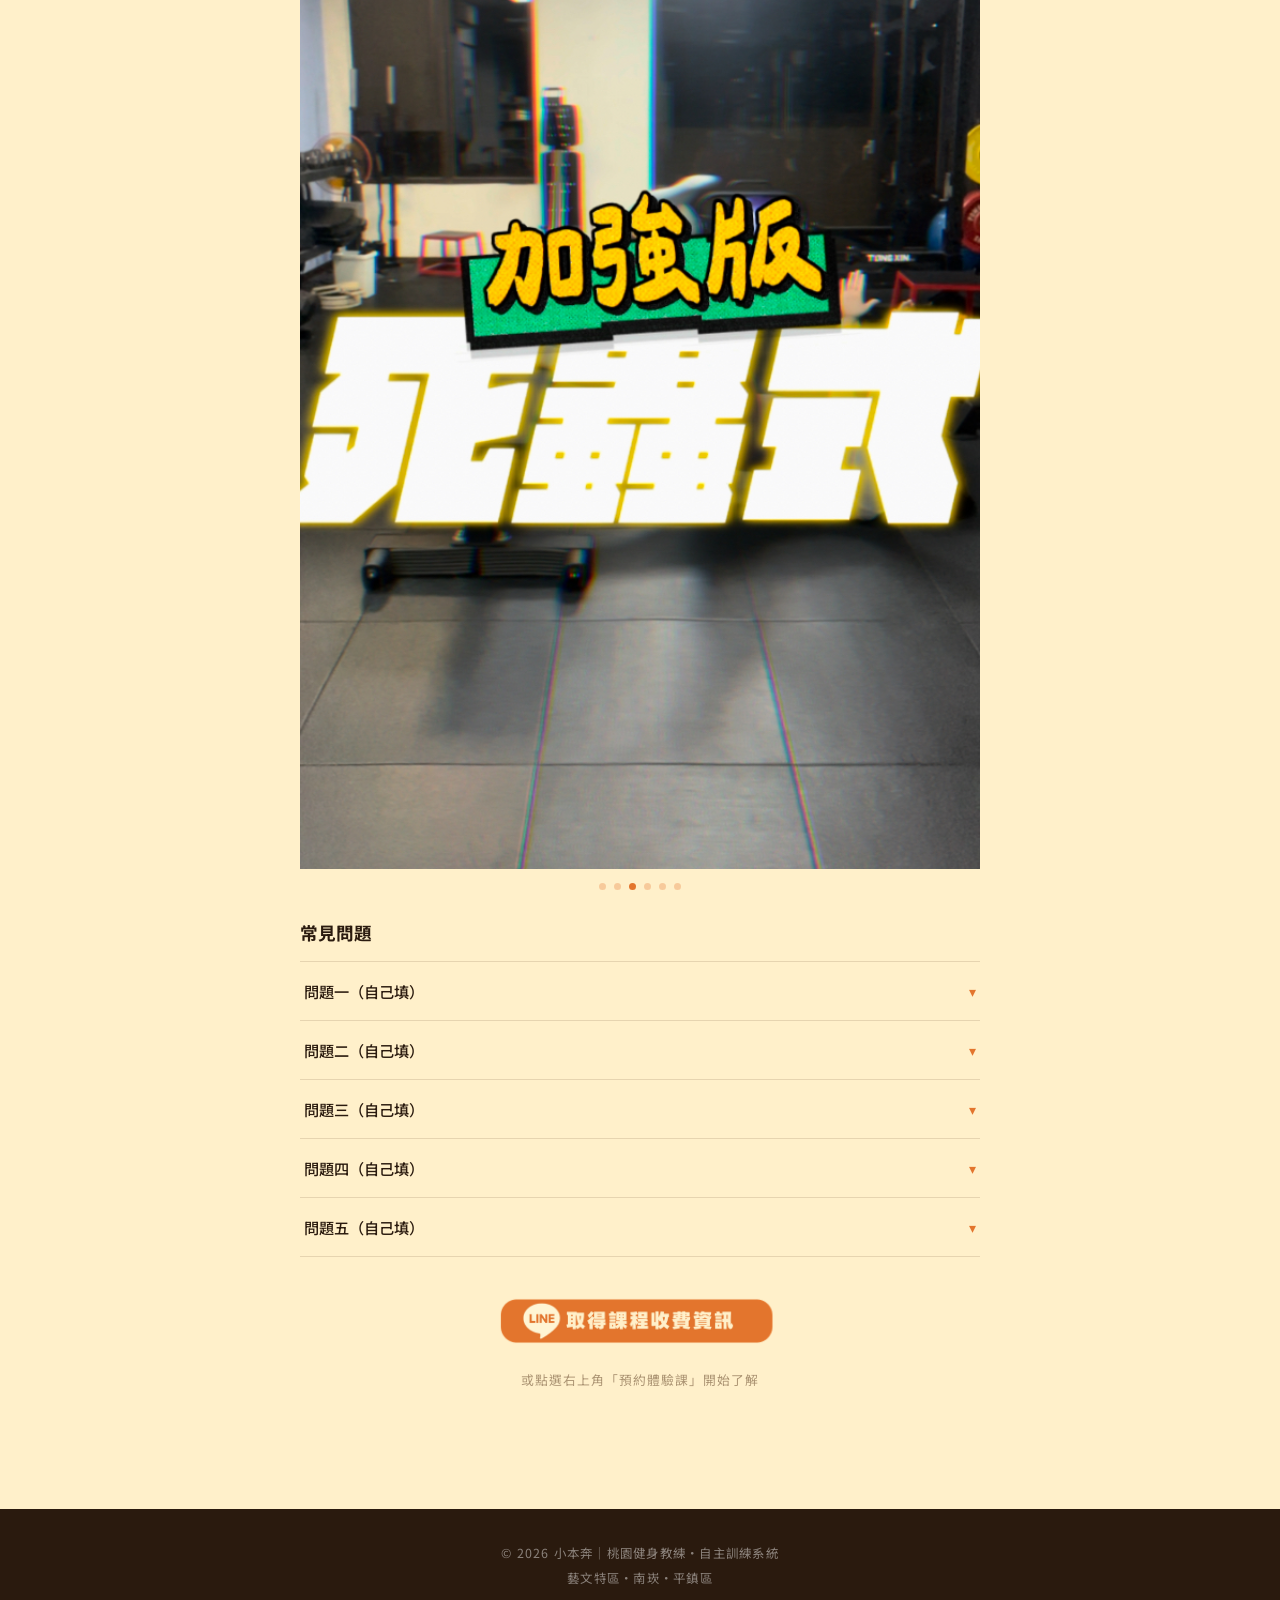
==== commit 42d239e4: "Add files via upload" ====
--- a/index.html
+++ b/index.html
@@ -74,8 +74,9 @@
     <div class="phases-header fade-in">
       <h2 class="phases-h2">這是一堂有系統的健身課<br>從第一堂課開始<br>培養自主健身的能力</h2>
     </div>
-    <div class="phases-grid">
-
+
+    <!-- 桌機版：三欄並排 -->
+    <div class="phases-grid desktop-only">
       <div class="phase-card fade-in d1">
         <div class="phase-img"><img src="3step1.png" alt="Phase 1"></div>
         <div class="phase-num">01</div>
@@ -85,7 +86,6 @@
           <span class="phase-tag">骨盆控制</span><span class="phase-tag">動作品質</span><span class="phase-tag">抄課表</span>
         </div>
       </div>
-
       <div class="phase-card fade-in d2">
         <div class="phase-img"><img src="3step2.png" alt="Phase 2"></div>
         <div class="phase-num">02</div>
@@ -95,7 +95,6 @@
           <span class="phase-tag">力量訓練</span><span class="phase-tag">動作變化</span><span class="phase-tag">課表架構</span>
         </div>
       </div>
-
       <div class="phase-card fade-in d3">
         <div class="phase-img"><img src="3step3.png" alt="Phase 3"></div>
         <div class="phase-num">03</div>
@@ -105,8 +104,46 @@
           <span class="phase-tag">課表設計</span><span class="phase-tag">自主替換</span><span class="phase-tag">全局觀念</span>
         </div>
       </div>
-
-    </div>
+    </div>
+
+    <!-- 手機版：左右滑動輪播 -->
+    <div class="phases-carousel mobile-only">
+      <div class="phases-track">
+        <div class="phase-card">
+          <div class="phase-img"><img src="3step1.png" alt="Phase 1"></div>
+          <div class="phase-num">01</div>
+          <div class="phase-title">Phase 1｜打好地基</div>
+          <p class="phase-desc">學會控制身體、認識動作名稱與方向<br>用「抄課表」讓動作和名稱建立連結<br>這個階段，你的任務是模仿、感受、記住</p>
+          <div class="phase-tags">
+            <span class="phase-tag">骨盆控制</span><span class="phase-tag">動作品質</span><span class="phase-tag">抄課表</span>
+          </div>
+        </div>
+        <div class="phase-card">
+          <div class="phase-img"><img src="3step2.png" alt="Phase 2"></div>
+          <div class="phase-num">02</div>
+          <div class="phase-title">Phase 2｜建立能力</div>
+          <p class="phase-desc">加上重量與動作變化，讓身體更強<br>開始看懂課表架構，擴充動作資料庫<br>這個階段，你開始「看懂」課表</p>
+          <div class="phase-tags">
+            <span class="phase-tag">力量訓練</span><span class="phase-tag">動作變化</span><span class="phase-tag">課表架構</span>
+          </div>
+        </div>
+        <div class="phase-card">
+          <div class="phase-img"><img src="3step3.png" alt="Phase 3"></div>
+          <div class="phase-num">03</div>
+          <div class="phase-title">Phase 3｜自主訓練</div>
+          <p class="phase-desc">能自由替換動作、設計一個強度適中<br>適合自己的課表<br>這個階段，你不再需要依賴任何人</p>
+          <div class="phase-tags">
+            <span class="phase-tag">課表設計</span><span class="phase-tag">自主替換</span><span class="phase-tag">全局觀念</span>
+          </div>
+        </div>
+      </div>
+      <div class="phases-dots">
+        <span class="phases-dot active"></span>
+        <span class="phases-dot"></span>
+        <span class="phases-dot"></span>
+      </div>
+    </div>
+
   </div>
 </section>
 
@@ -193,6 +230,39 @@
         </div>
       </a>
 
+      <!-- FAQ -->
+      <div class="faq-wrap fade-in d2">
+        <h3 class="faq-title">常見問題</h3>
+        <div class="faq-list">
+
+          <div class="faq-item">
+            <button class="faq-q">問題一（自己填）<span class="faq-arrow">▾</span></button>
+            <div class="faq-a">答案一（自己填）</div>
+          </div>
+
+          <div class="faq-item">
+            <button class="faq-q">問題二（自己填）<span class="faq-arrow">▾</span></button>
+            <div class="faq-a">答案二（自己填）</div>
+          </div>
+
+          <div class="faq-item">
+            <button class="faq-q">問題三（自己填）<span class="faq-arrow">▾</span></button>
+            <div class="faq-a">答案三（自己填）</div>
+          </div>
+
+          <div class="faq-item">
+            <button class="faq-q">問題四（自己填）<span class="faq-arrow">▾</span></button>
+            <div class="faq-a">答案四（自己填）</div>
+          </div>
+
+          <div class="faq-item">
+            <button class="faq-q">問題五（自己填）<span class="faq-arrow">▾</span></button>
+            <div class="faq-a">答案五（自己填）</div>
+          </div>
+
+        </div>
+      </div>
+
       <a class="cta-btn" href="https://lin.ee/rqSsnX2" target="_blank">
         <img src="line按鈕.png" alt="取得課程收費資訊" style="height:48px; width:auto;">
       </a>
@@ -214,6 +284,8 @@
       if (iframe) iframe.style.height = (e.data.iframeHeight + 60) + 'px';
     }
   });
+
+  // Fade in
   const observer = new IntersectionObserver(
     entries => entries.forEach(e => { if (e.isIntersecting) e.target.classList.add('visible'); }),
     { threshold: 0.12 }
@@ -224,16 +296,13 @@
   const igTrack = document.querySelector('.ig-track');
   const igDots = document.querySelectorAll('.ig-dot');
   let igCurrent = 0;
-
   function igGoTo(i) {
     igCurrent = i;
     igTrack.style.transform = `translateX(-${i * 100}%)`;
     igDots.forEach((d, idx) => d.classList.toggle('active', idx === i));
   }
-
   igDots.forEach((d, i) => d.addEventListener('click', e => { e.preventDefault(); igGoTo(i); }));
   setInterval(() => igGoTo((igCurrent + 1) % igDots.length), 3000);
-
   let igStartX = 0;
   igTrack.addEventListener('touchstart', e => igStartX = e.touches[0].clientX);
   igTrack.addEventListener('touchend', e => {
@@ -245,22 +314,48 @@
   const track = document.querySelector('.belief-track');
   const dots = document.querySelectorAll('.belief-dot');
   let current = 0;
-
   function goTo(i) {
     current = i;
     track.style.transform = `translateX(-${i * 100}%)`;
     dots.forEach((d, idx) => d.classList.toggle('active', idx === i));
   }
-
   dots.forEach((d, i) => d.addEventListener('click', () => goTo(i)));
   setInterval(() => goTo((current + 1) % dots.length), 3000);
-
   let startX = 0;
   track.addEventListener('touchstart', e => startX = e.touches[0].clientX);
   track.addEventListener('touchend', e => {
     const diff = startX - e.changedTouches[0].clientX;
     if (Math.abs(diff) > 40) goTo(diff > 0 ? Math.min(current+1, dots.length-1) : Math.max(current-1, 0));
   });
+
+  // 三階段手機輪播
+  const pTrack = document.querySelector('.phases-track');
+  const pDots = document.querySelectorAll('.phases-dot');
+  let pCurrent = 0;
+  function pGoTo(i) {
+    pCurrent = i;
+    pTrack.style.transform = `translateX(-${i * 100}%)`;
+    pDots.forEach((d, idx) => d.classList.toggle('active', idx === i));
+  }
+  if (pTrack) {
+    pDots.forEach((d, i) => d.addEventListener('click', () => pGoTo(i)));
+    let pStartX = 0;
+    pTrack.addEventListener('touchstart', e => pStartX = e.touches[0].clientX);
+    pTrack.addEventListener('touchend', e => {
+      const diff = pStartX - e.changedTouches[0].clientX;
+      if (Math.abs(diff) > 40) pGoTo(diff > 0 ? Math.min(pCurrent+1, pDots.length-1) : Math.max(pCurrent-1, 0));
+    });
+  }
+
+  // FAQ 折疊
+  document.querySelectorAll('.faq-q').forEach(btn => {
+    btn.addEventListener('click', () => {
+      const item = btn.parentElement;
+      const isOpen = item.classList.contains('open');
+      document.querySelectorAll('.faq-item').forEach(el => el.classList.remove('open'));
+      if (!isOpen) item.classList.add('open');
+    });
+  });
 </script>
 </body>
 </html>
--- a/style.css
+++ b/style.css
@@ -207,7 +207,7 @@
   /* 課表框架 */
   #framework { padding: 72px 24px; }
   .framework-h2 { font-size: 1.6rem; }
-  #framework iframe { height: 1000px; }
+  #framework iframe { height: 1100px; }
 
   /* 修業證書 + 見證 */
   #graduates { padding: 72px 24px; }
@@ -223,3 +223,39 @@
   .coach-h2 { font-size: 1.7rem; }
   .cta-btn { width: 100%; justify-content: center; }
 }
+
+/* ── 三階段手機輪播 ── */
+.desktop-only { display: grid; }
+.mobile-only { display: none; }
+
+.phases-carousel { position: relative; overflow: hidden; }
+.phases-track { display: flex; transition: transform .4s ease; }
+.phases-track .phase-card { min-width: 100%; }
+.phases-dots { display: flex; justify-content: center; gap: 8px; margin-top: 24px; }
+.phases-dot { width: 8px; height: 8px; border-radius: 50%; background: rgba(255,255,255,.3); cursor: pointer; transition: background .2s; }
+.phases-dot.active { background: var(--cream); }
+
+/* ── FAQ ── */
+.faq-wrap { width: 100%; margin-bottom: 40px; text-align: left; }
+.faq-title { font-size: 1.1rem; font-weight: 700; color: var(--text-dark); margin-bottom: 16px; }
+.faq-list { border-top: 1px solid rgba(90,58,30,.15); }
+.faq-item { border-bottom: 1px solid rgba(90,58,30,.15); }
+.faq-q {
+  width: 100%; display: flex; justify-content: space-between; align-items: center;
+  padding: 18px 4px; background: none; border: none; cursor: pointer;
+  font-family: var(--font); font-size: .95rem; font-weight: 500;
+  color: var(--text-dark); text-align: left; gap: 12px;
+}
+.faq-arrow { font-size: .85rem; color: var(--orange); transition: transform .3s; flex-shrink: 0; }
+.faq-item.open .faq-arrow { transform: rotate(180deg); }
+.faq-a {
+  max-height: 0; overflow: hidden;
+  transition: max-height .35s ease, padding .35s ease;
+  font-size: .88rem; color: var(--text-mid); line-height: 1.8; padding: 0 4px;
+}
+.faq-item.open .faq-a { max-height: 400px; padding: 0 4px 18px; }
+
+@media (max-width: 768px) {
+  .desktop-only { display: none !important; }
+  .mobile-only { display: block; }
+}
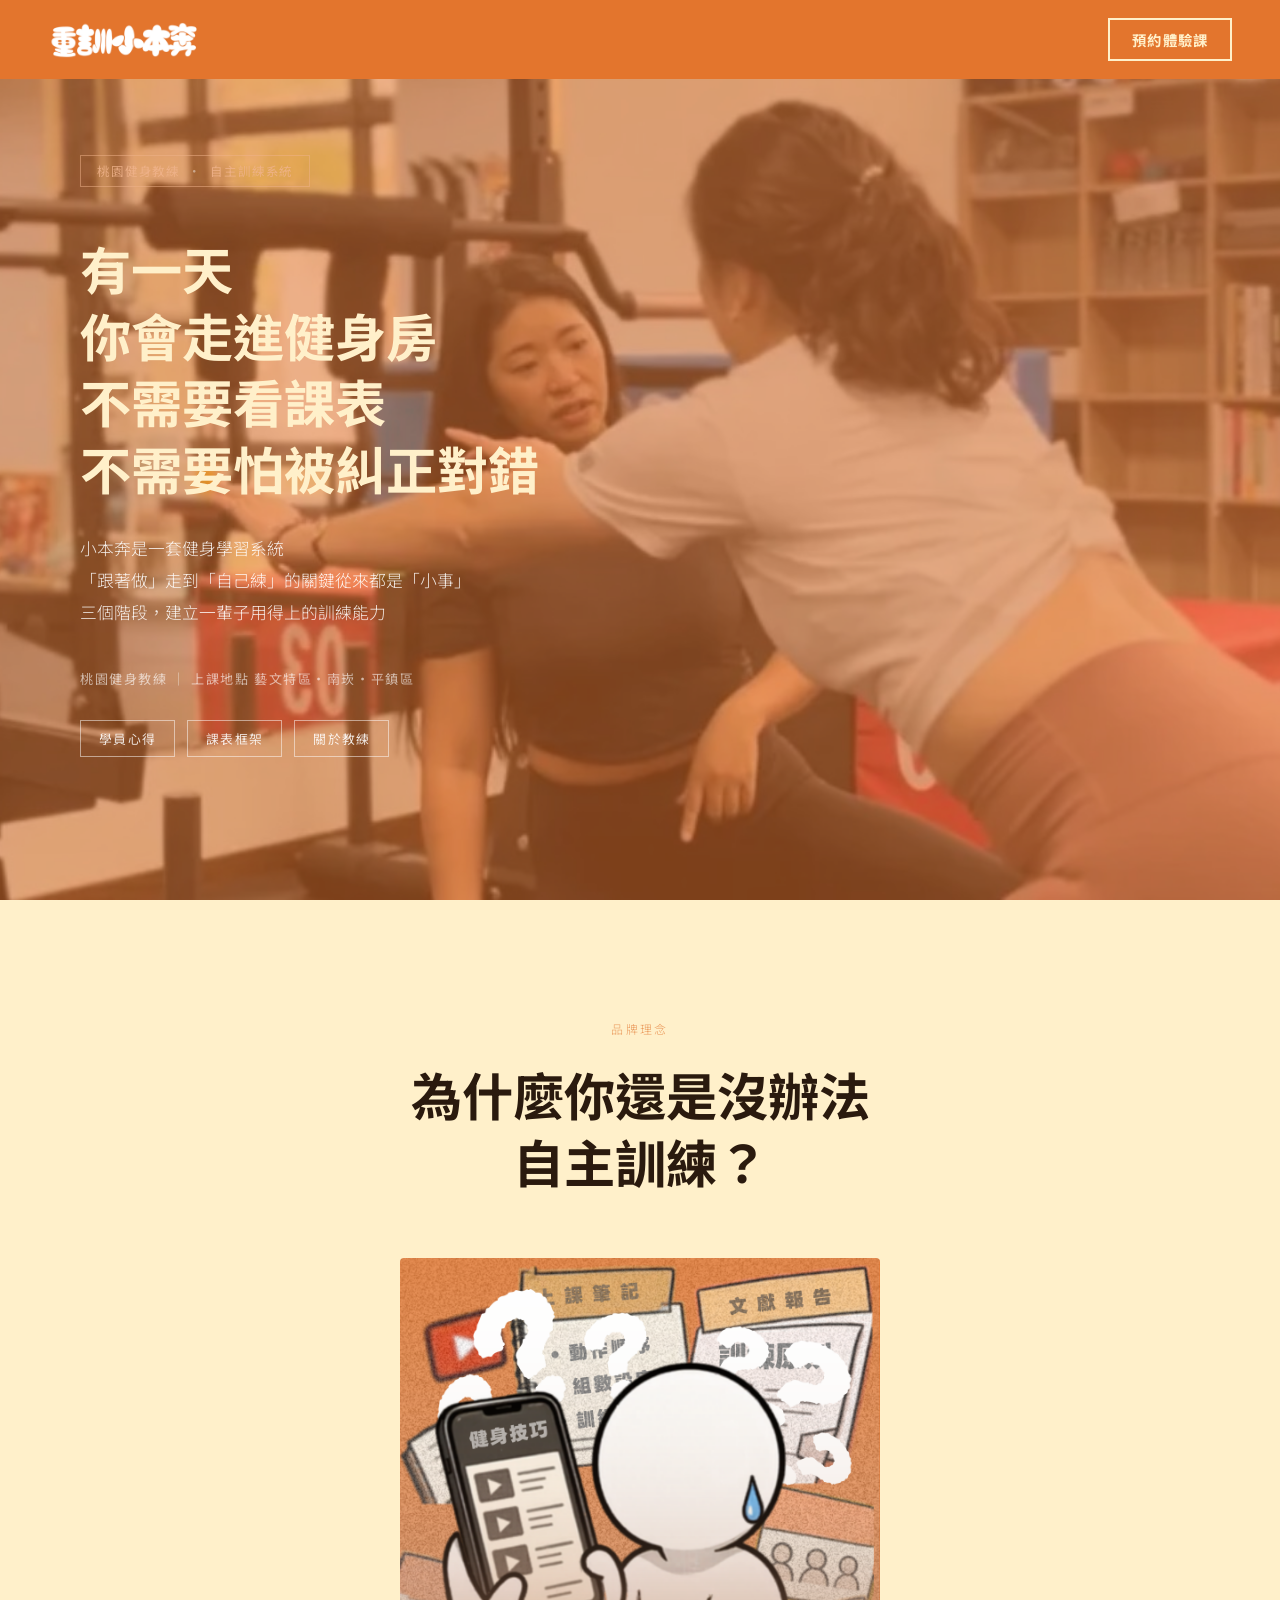
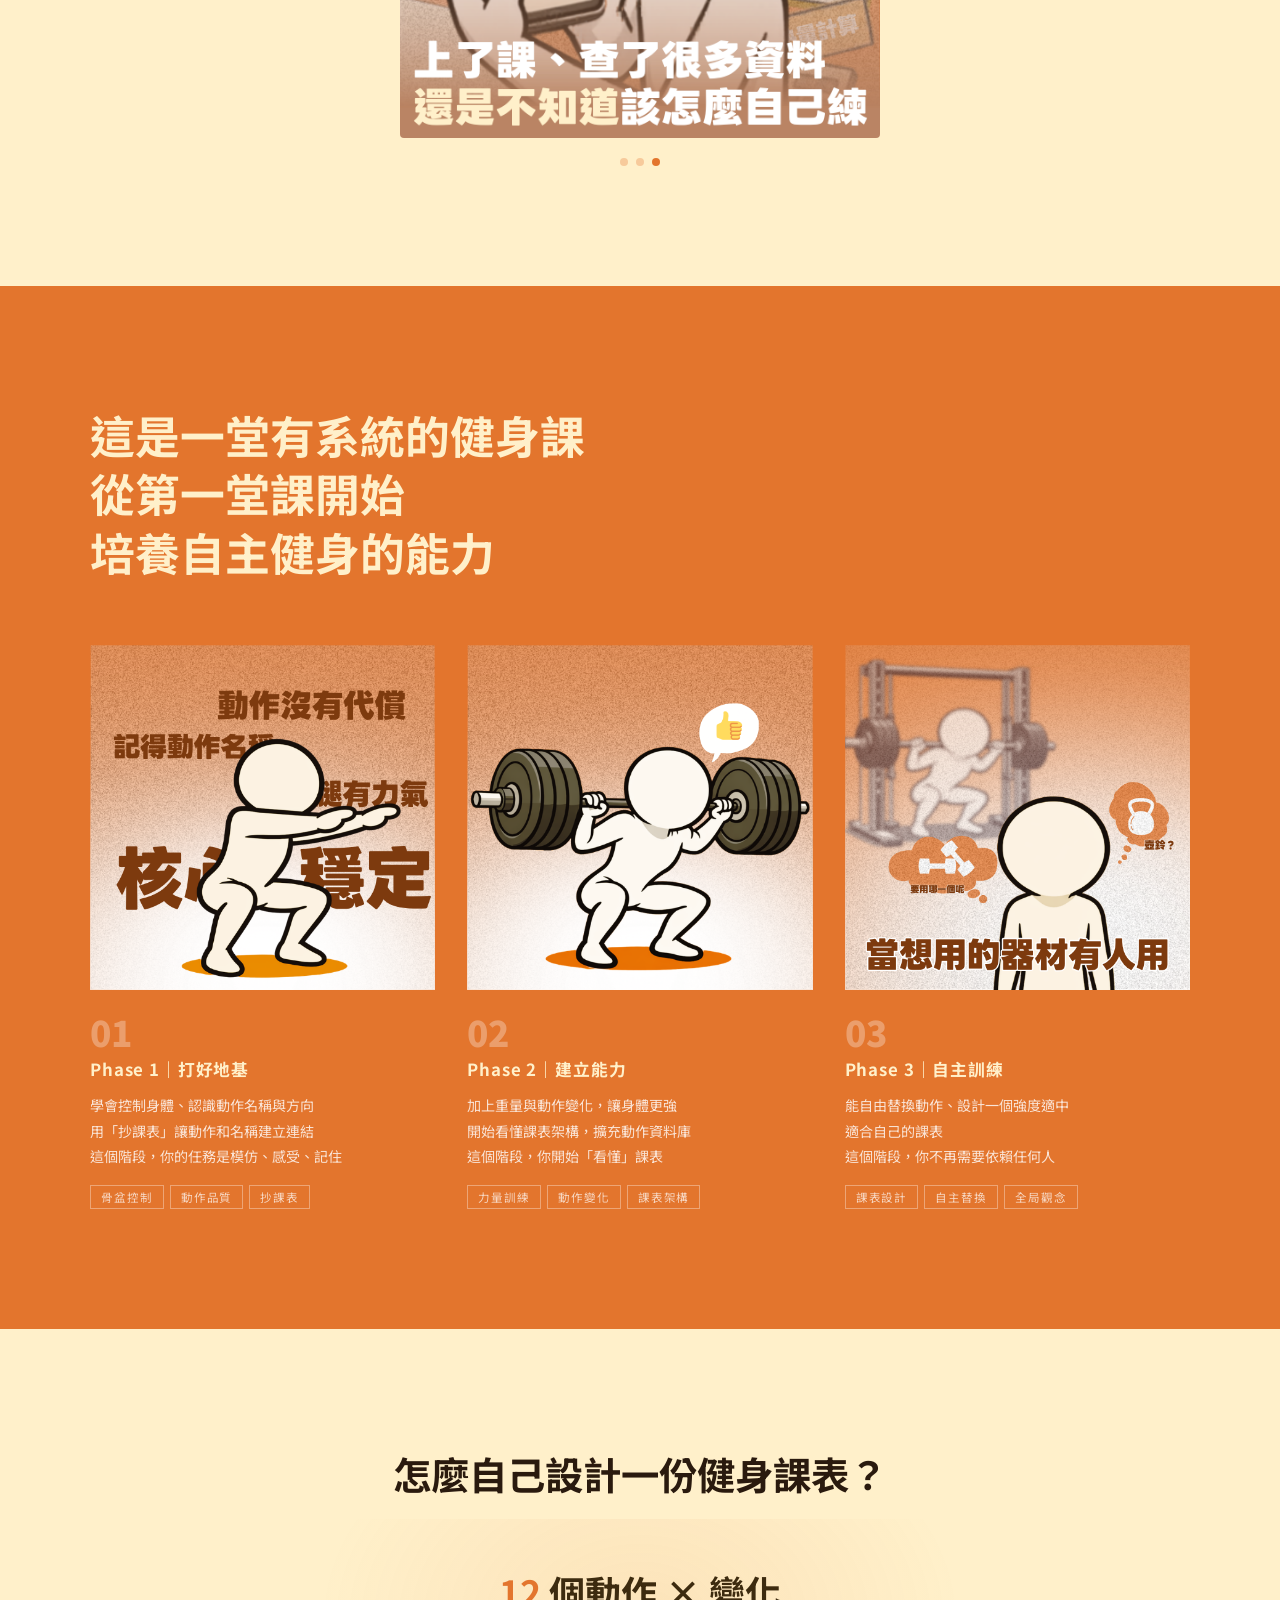
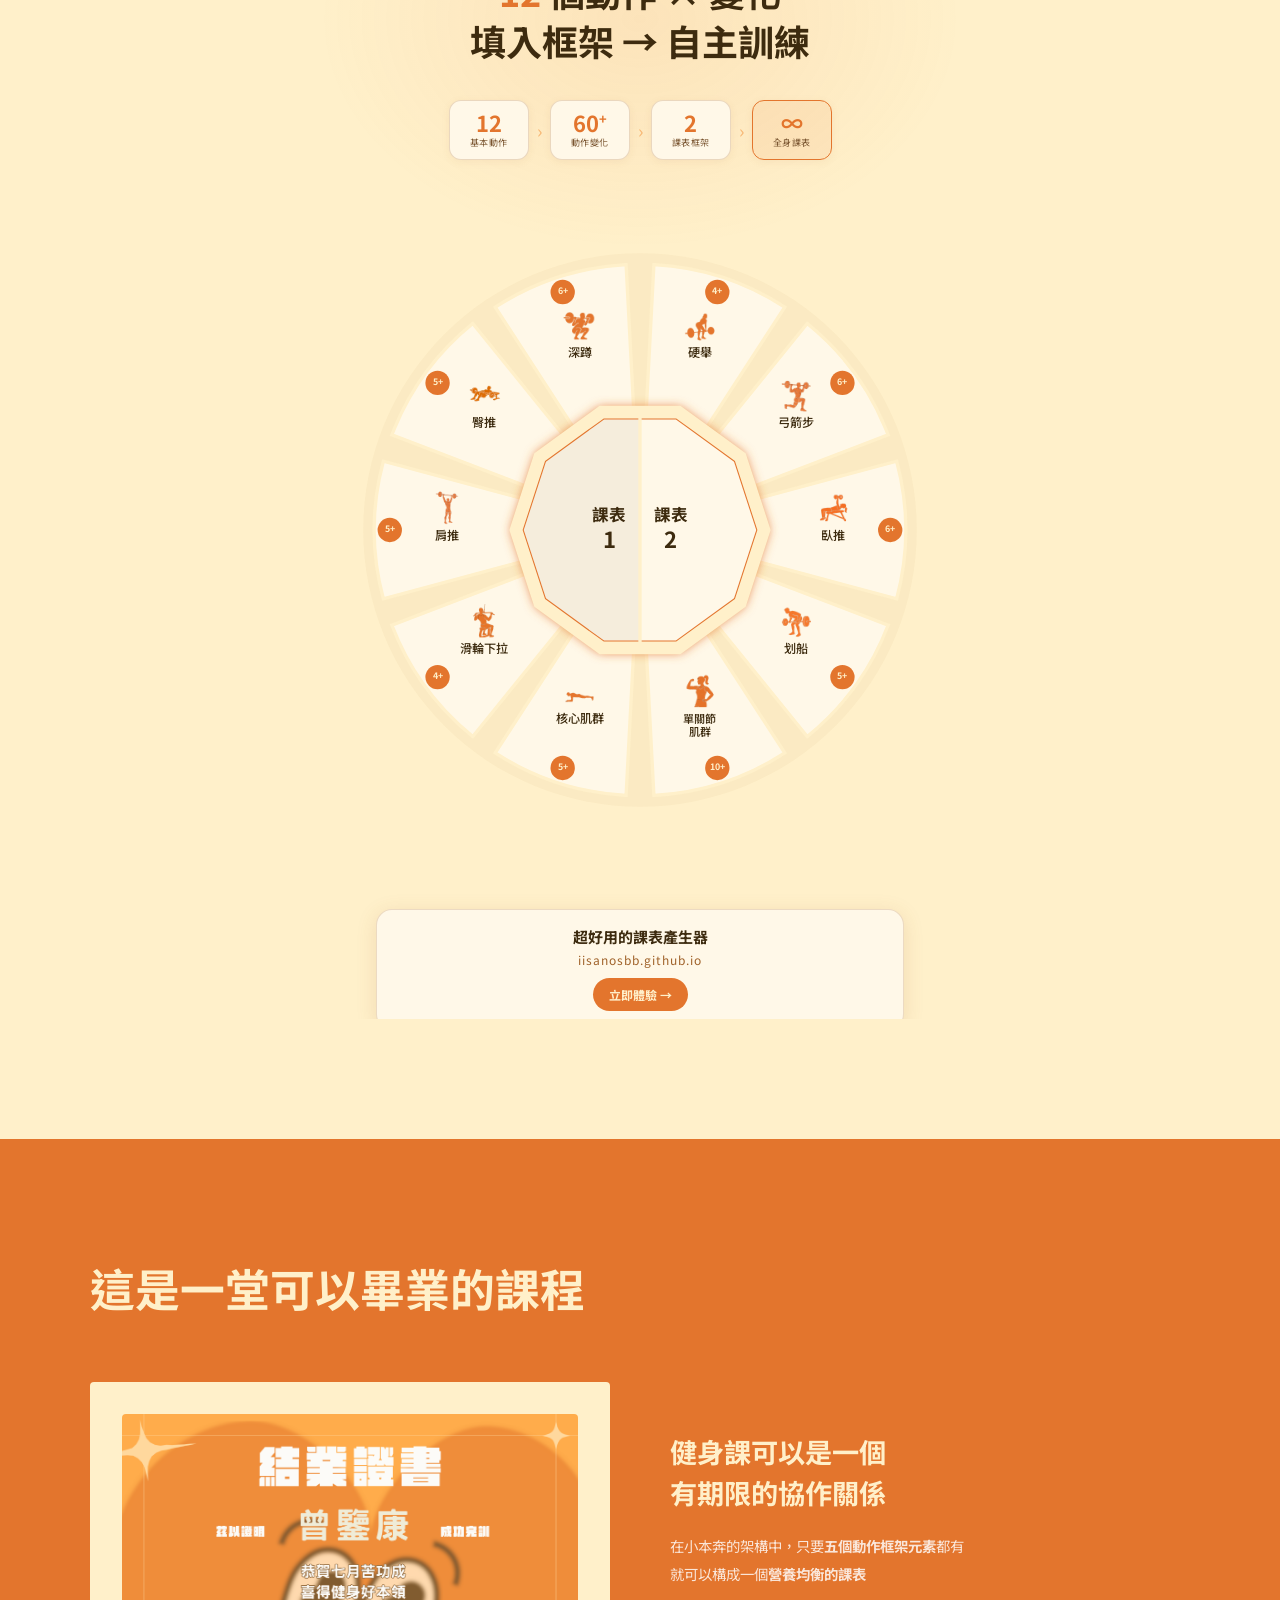
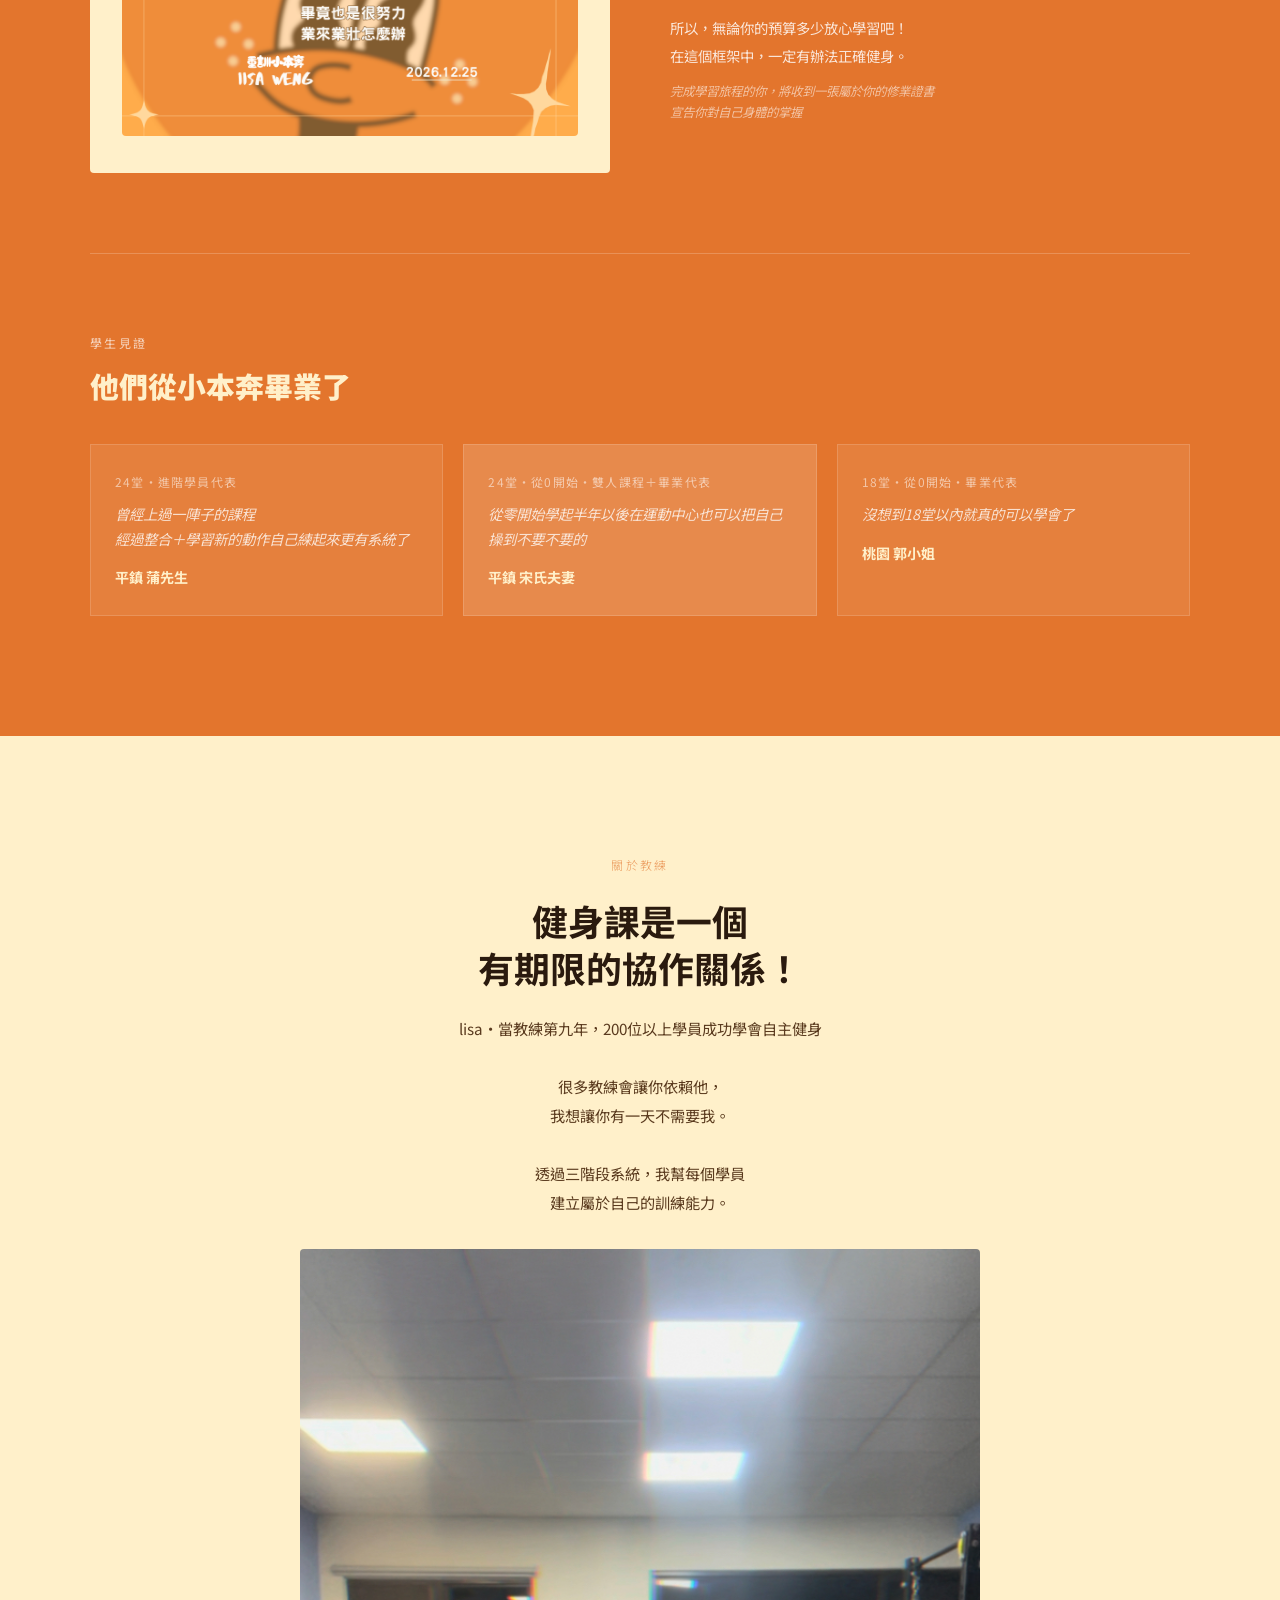
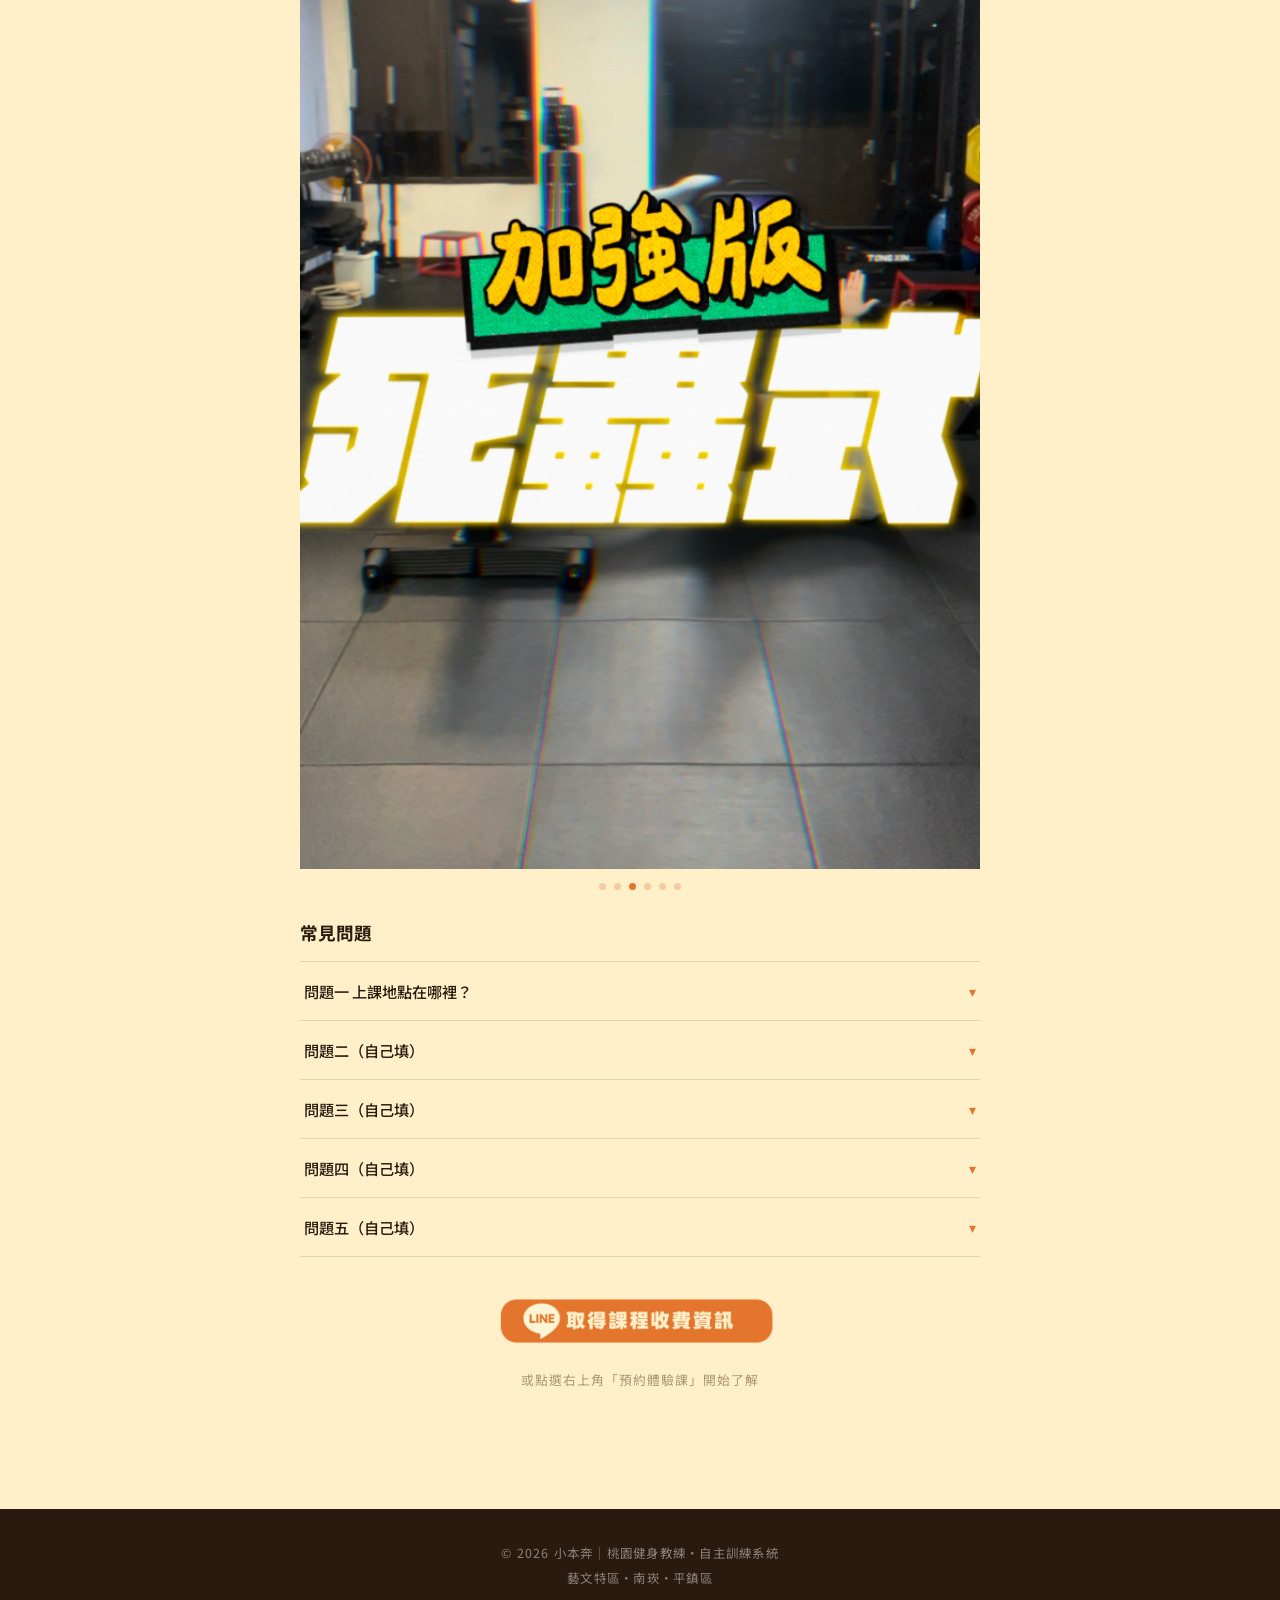
==== commit 7138cbf3: "Update index.html" ====
--- a/index.html
+++ b/index.html
@@ -236,8 +236,12 @@
         <div class="faq-list">
 
           <div class="faq-item">
-            <button class="faq-q">問題一（自己填）<span class="faq-arrow">▾</span></button>
-            <div class="faq-a">答案一（自己填）</div>
+            <button class="faq-q">問題一  上課地點在哪裡？<span class="faq-arrow">▾</span></button>
+            <div class="faq-a">Iisa 是桃園的自由健身教練，<br>目前主要在桃園、南崁、平鎮提供一對一健身課程。<br>
+
+南崁 https://reurl.cc/6KlX0Z<br>
+藝文特區．Dailyfit https://reurl.cc/RY1RXg<br>
+</div>
           </div>
 
           <div class="faq-item">
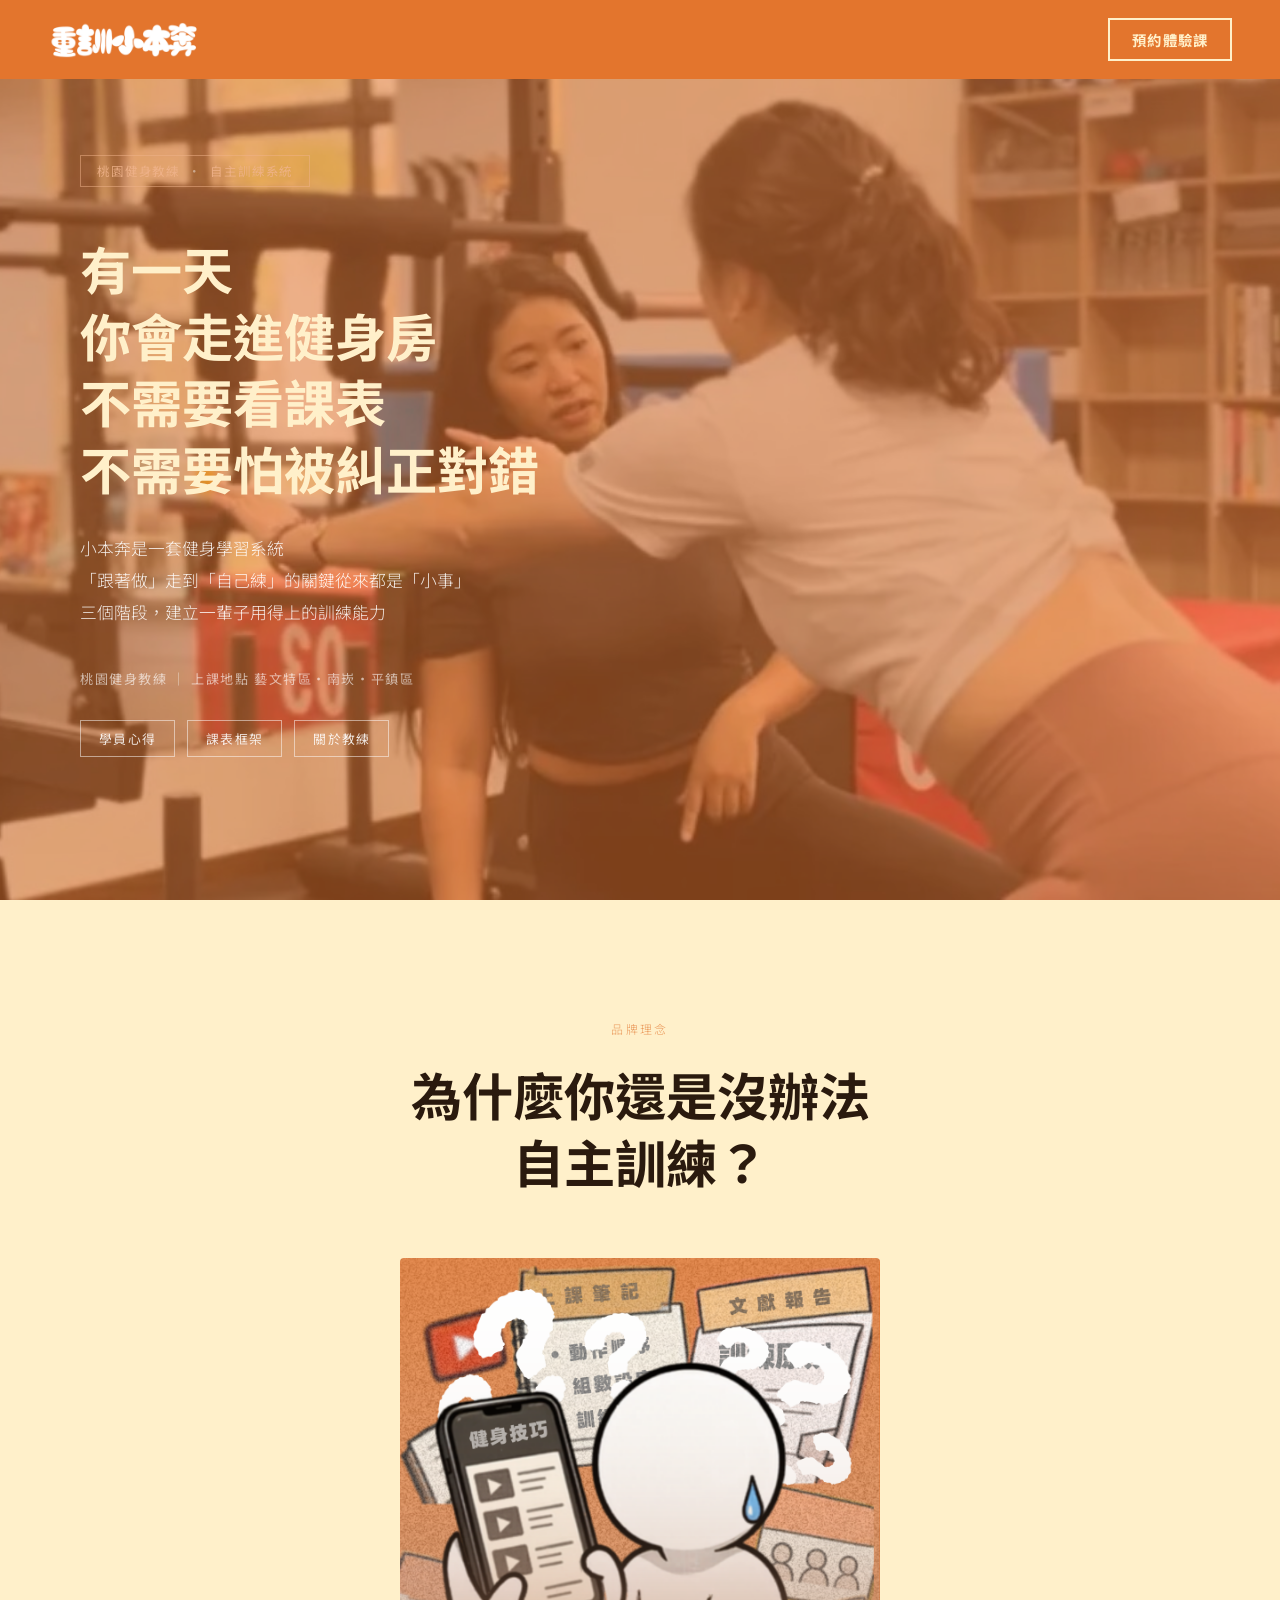
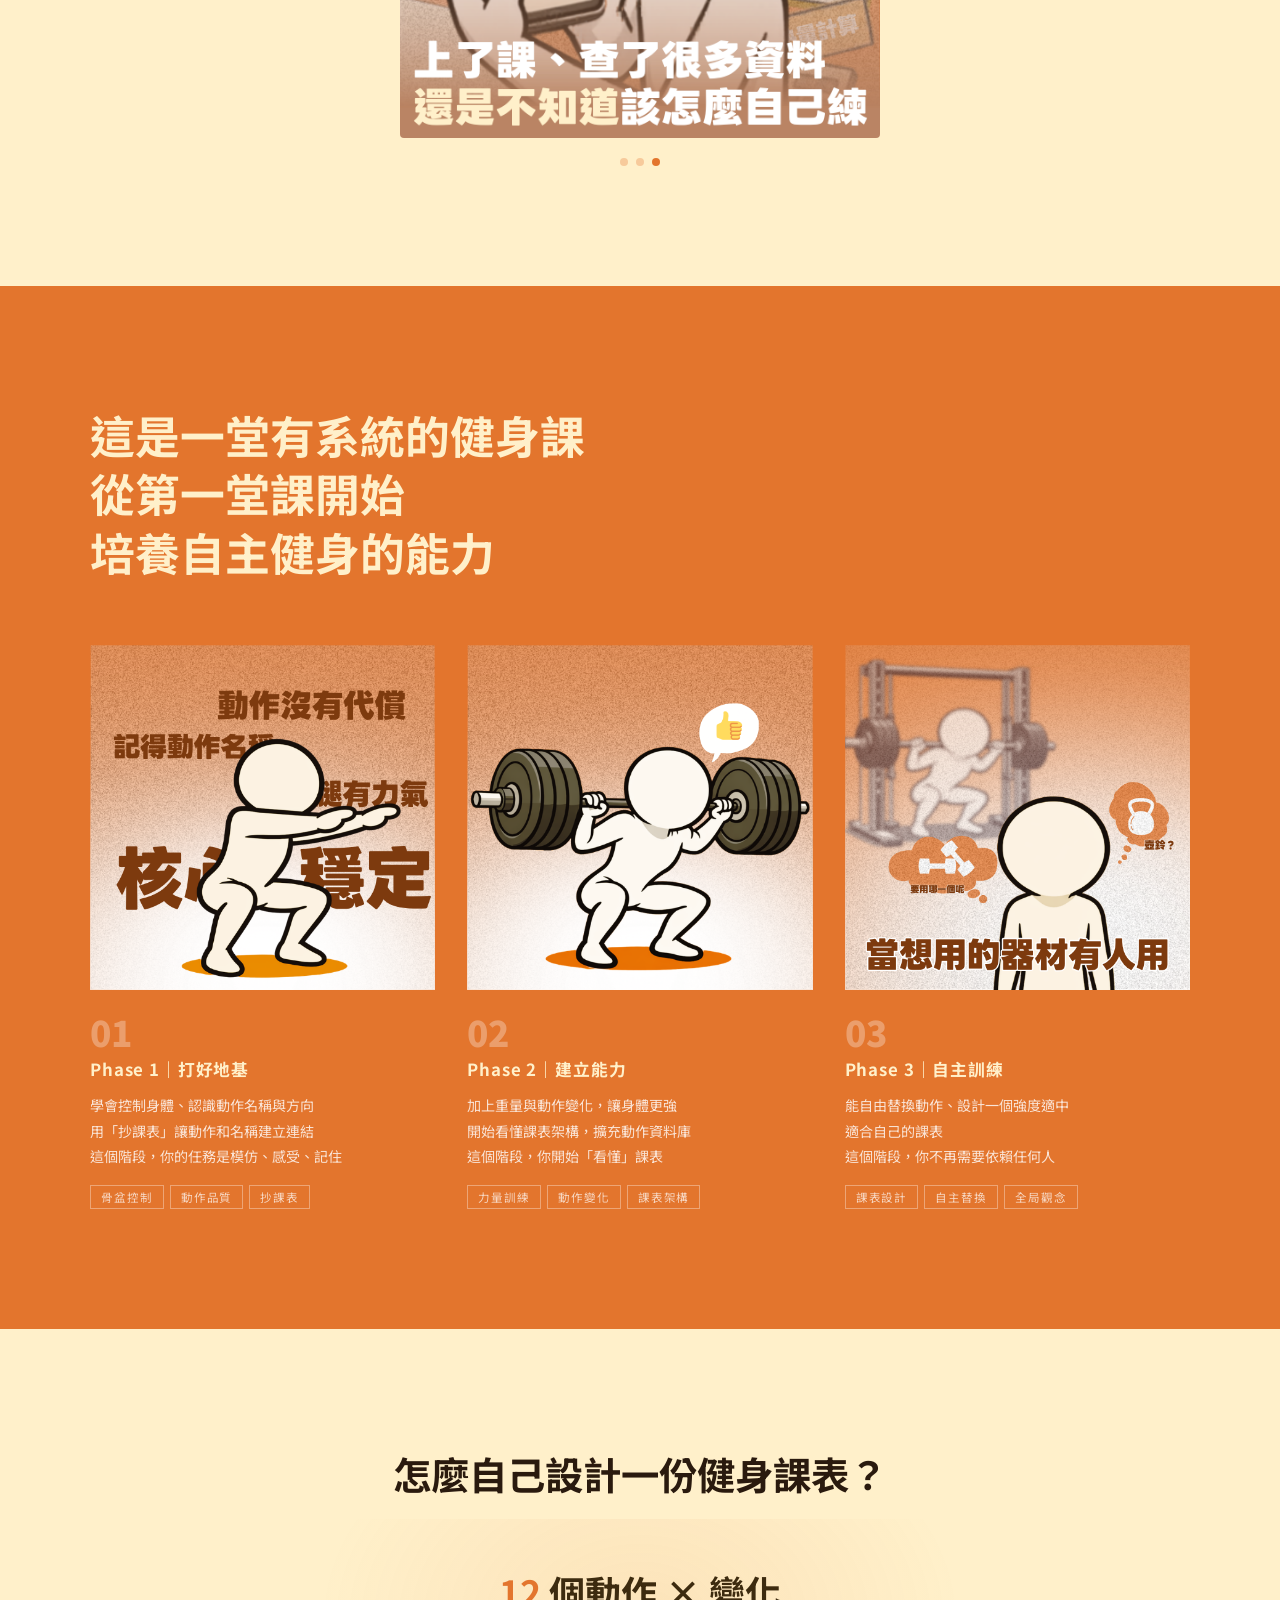
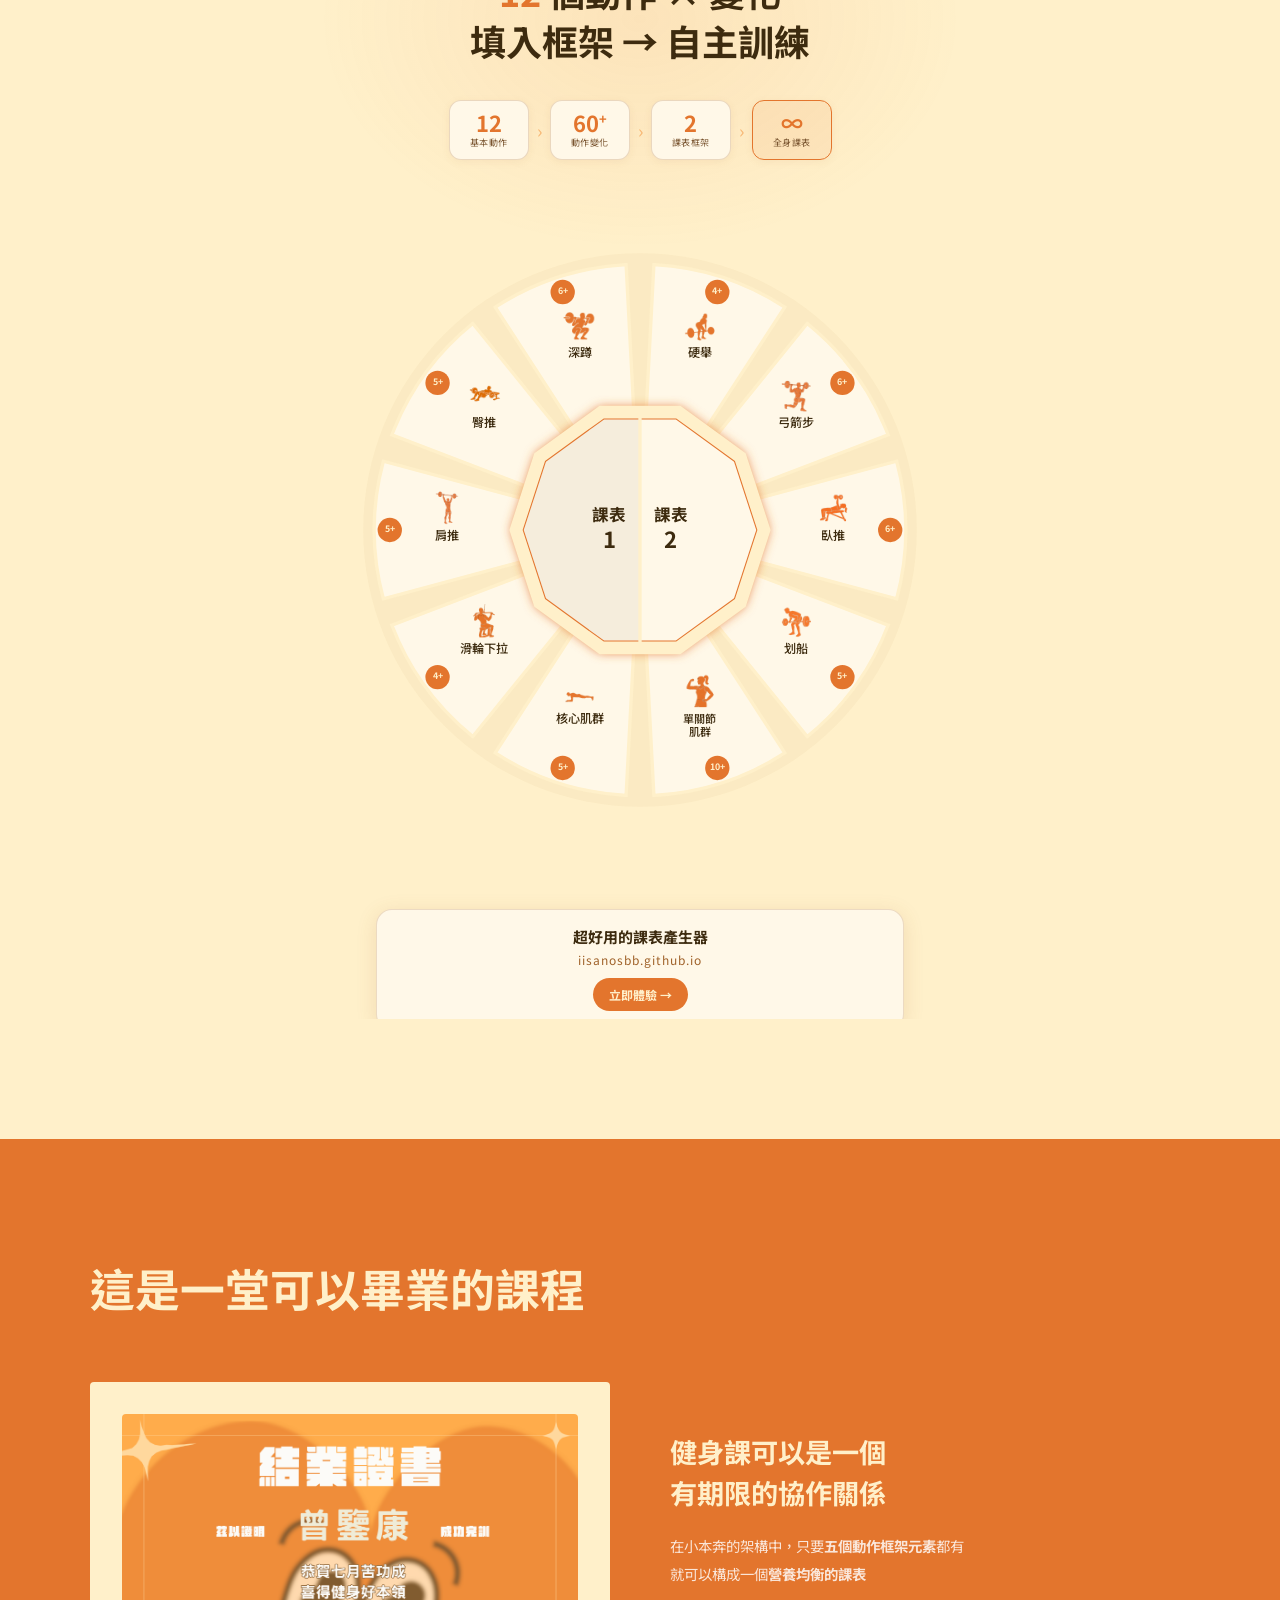
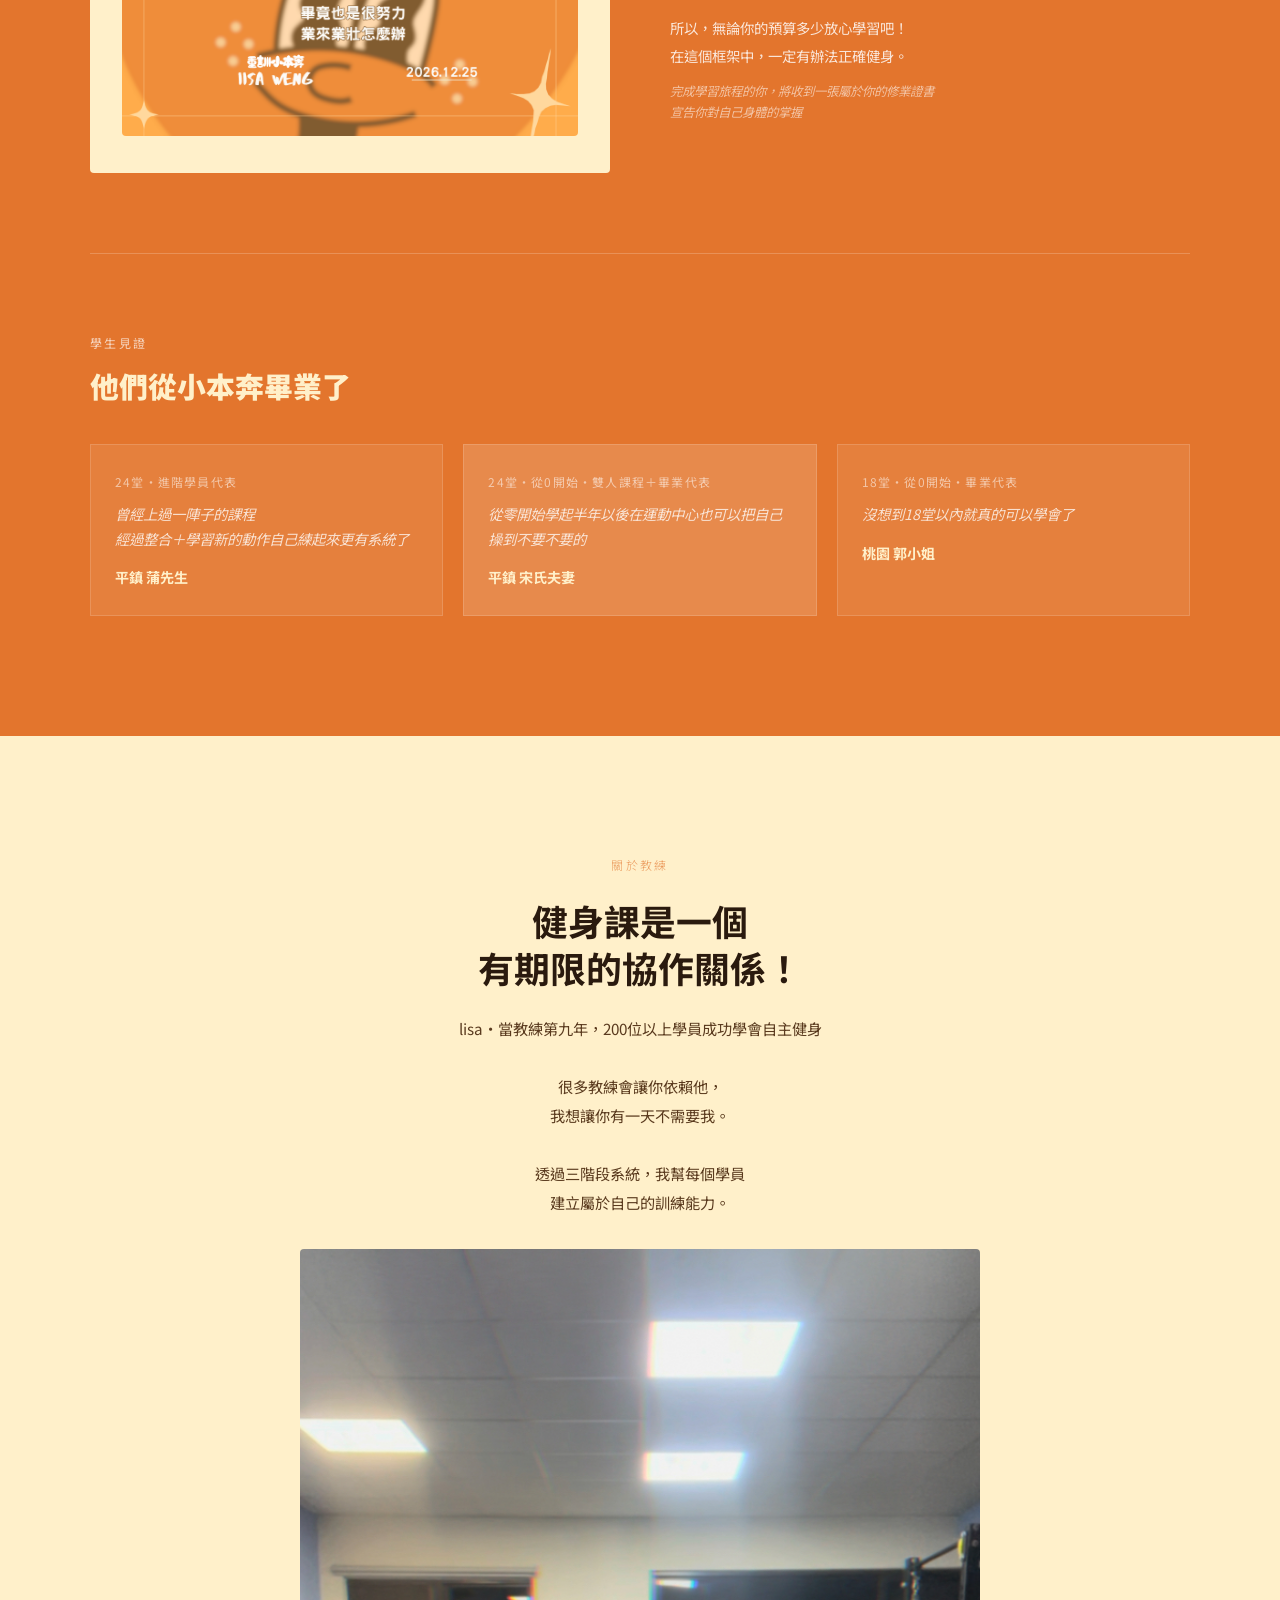
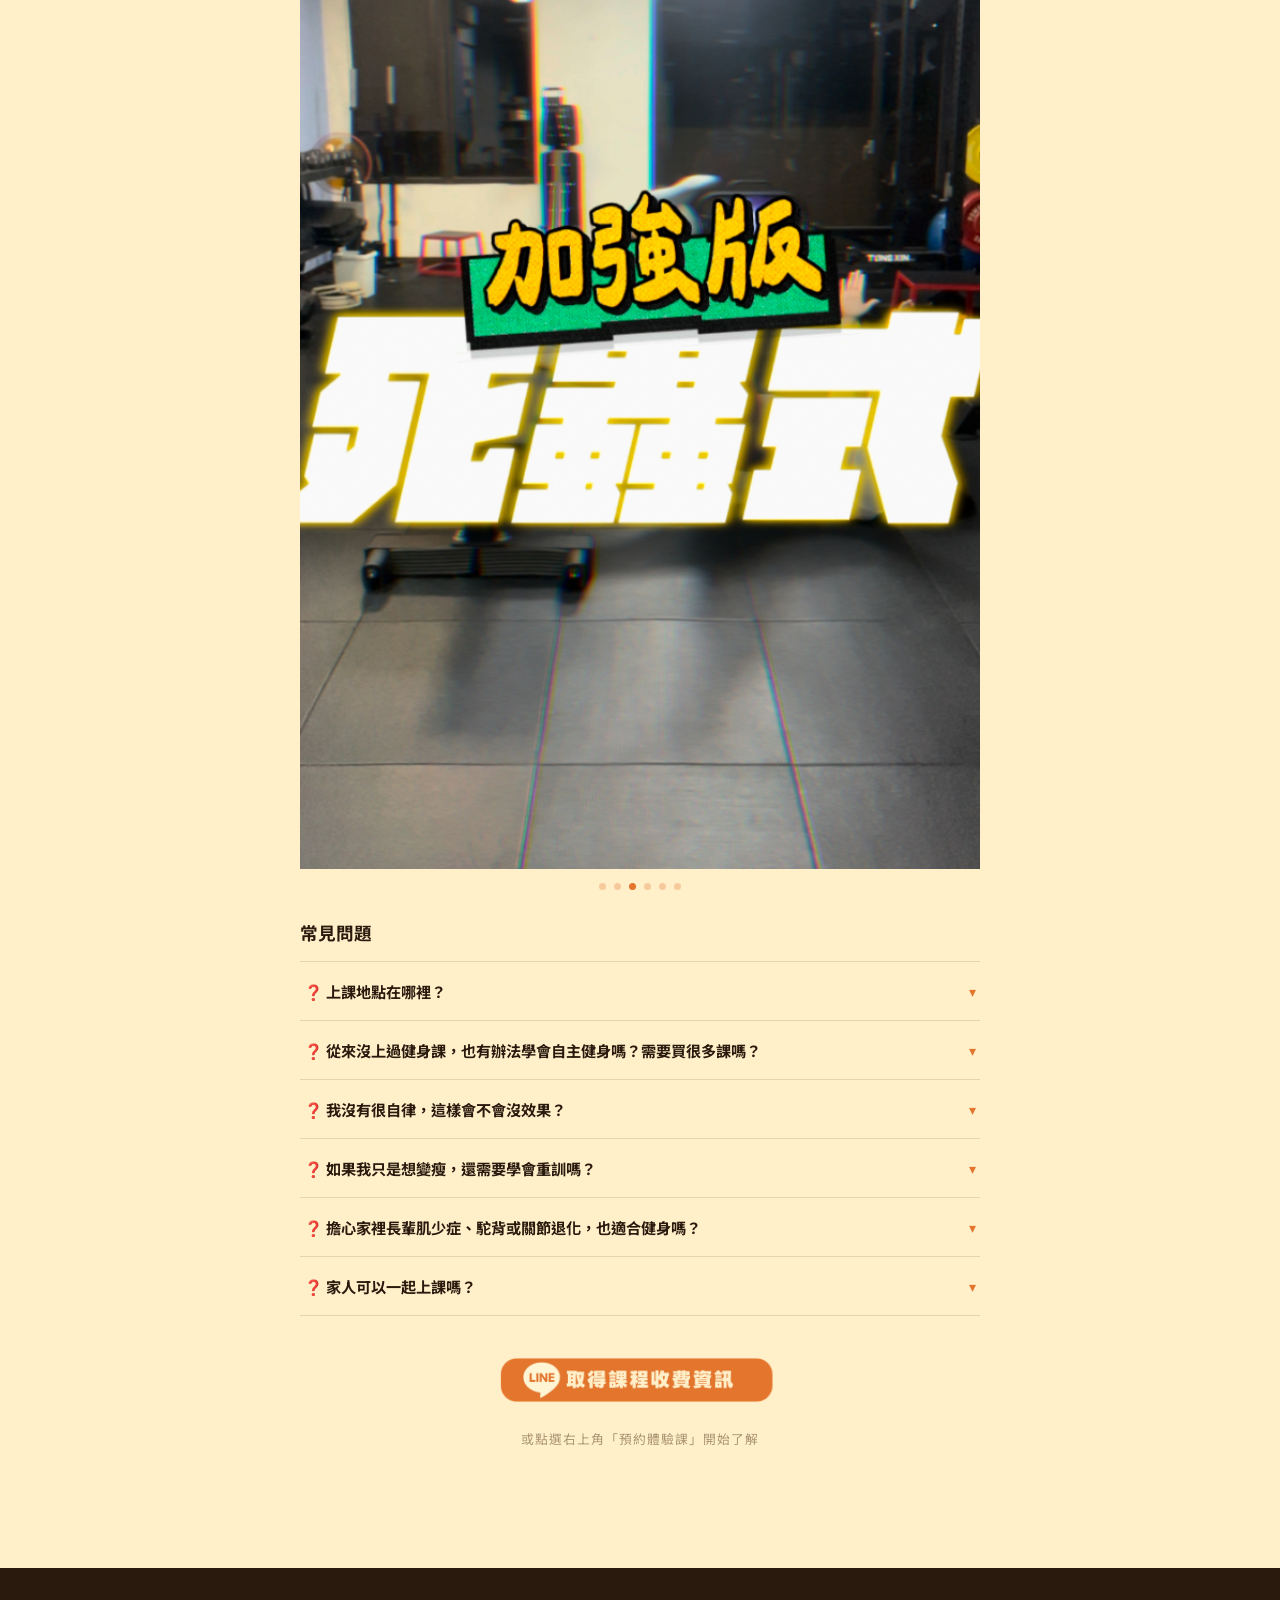
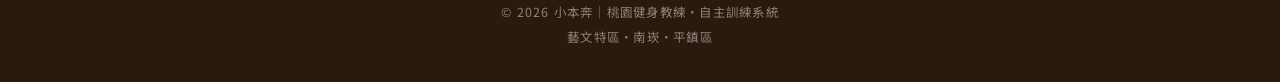
==== commit 17e728dd: "Add files via upload" ====
--- a/index.html
+++ b/index.html
@@ -236,32 +236,57 @@
         <div class="faq-list">
 
           <div class="faq-item">
-            <button class="faq-q">問題一  上課地點在哪裡？<span class="faq-arrow">▾</span></button>
-            <div class="faq-a">Iisa 是桃園的自由健身教練，<br>目前主要在桃園、南崁、平鎮提供一對一健身課程。<br>
-
-南崁 https://reurl.cc/6KlX0Z<br>
-藝文特區．Dailyfit https://reurl.cc/RY1RXg<br>
-</div>
-          </div>
-
-          <div class="faq-item">
-            <button class="faq-q">問題二（自己填）<span class="faq-arrow">▾</span></button>
-            <div class="faq-a">答案二（自己填）</div>
-          </div>
-
-          <div class="faq-item">
-            <button class="faq-q">問題三（自己填）<span class="faq-arrow">▾</span></button>
-            <div class="faq-a">答案三（自己填）</div>
-          </div>
-
-          <div class="faq-item">
-            <button class="faq-q">問題四（自己填）<span class="faq-arrow">▾</span></button>
-            <div class="faq-a">答案四（自己填）</div>
-          </div>
-
-          <div class="faq-item">
-            <button class="faq-q">問題五（自己填）<span class="faq-arrow">▾</span></button>
-            <div class="faq-a">答案五（自己填）</div>
+            <button class="faq-q"><strong>❓ 上課地點在哪裡？</strong><span class="faq-arrow">▾</span></button>
+            <div class="faq-a">
+              lisa 是桃園的自由健身教練，目前主要在桃園、南崁、平鎮提供一對一健身課程。<br><br>
+              南崁 <a href="https://reurl.cc/6KlX0Z" target="_blank">（連結）</a><br>
+              藝文特區．Dailyfit <a href="https://reurl.cc/RY1RXg" target="_blank">（連結）</a>
+            </div>
+          </div>
+
+          <div class="faq-item">
+            <button class="faq-q"><strong>❓ 從來沒上過健身課，也有辦法學會自主健身嗎？需要買很多課嗎？</strong><span class="faq-arrow">▾</span></button>
+            <div class="faq-a">
+              可以的，新手其實是最適合開始學習的階段。<br>
+              課程會從動作控制開始，每個階段都有明確的學習重點，讓你知道自己現在在哪個進度。<br><br>
+              課程也有體驗與分階段安排，不需要一次買很多課，可以依照學習狀況調整。<br><br>
+              📌 重點：學會訓練的邏輯，比買多少課更重要。
+            </div>
+          </div>
+
+          <div class="faq-item">
+            <button class="faq-q"><strong>❓ 我沒有很自律，這樣會不會沒效果？</strong><span class="faq-arrow">▾</span></button>
+            <div class="faq-a">
+              大多數人其實都不是靠自律，而是靠「設計好的節奏」。<br>
+              在桃園上課的學生，大多是一週安排一次課程，只要讓訓練進入生活節奏，2–3 個月通常會有明顯變化。<br><br>
+              📌 重點：比起逼自己，更重要的是找到能持續的方法。
+            </div>
+          </div>
+
+          <div class="faq-item">
+            <button class="faq-q"><strong>❓ 如果我只是想變瘦，還需要學會重訓嗎？</strong><span class="faq-arrow">▾</span></button>
+            <div class="faq-a">
+              如果只是短期減重，方法很多，但如果目標是 5 公斤以上或希望身形變好，重訓會是比較穩定的方式。<br><br>
+              📌 重點：體重下降不一定等於身材變好。
+            </div>
+          </div>
+
+          <div class="faq-item">
+            <button class="faq-q"><strong>❓ 擔心家裡長輩肌少症、駝背或關節退化，也適合健身嗎？</strong><span class="faq-arrow">▾</span></button>
+            <div class="faq-a">
+              是適合的，而且越早開始越好。<br>
+              銀髮族訓練會以簡化動作與輔助器材為主，在安全的情況下提升肌力與活動能力。<br><br>
+              目前學員年紀最長到 85 歲。<br><br>
+              📌 重點：對長輩來說，訓練的目的不是強，而是維持生活能力。
+            </div>
+          </div>
+
+          <div class="faq-item">
+            <button class="faq-q"><strong>❓ 家人可以一起上課嗎？</strong><span class="faq-arrow">▾</span></button>
+            <div class="faq-a">
+              可以的，二對一課程很適合家人一起上課，特別是長輩。<br>
+              雖然初期進度可能稍慢，但長期效果與一對一差異不大，而且更容易持續。
+            </div>
           </div>
 
         </div>
--- a/style.css
+++ b/style.css
@@ -251,8 +251,9 @@
 .faq-a {
   max-height: 0; overflow: hidden;
   transition: max-height .35s ease, padding .35s ease;
-  font-size: .88rem; color: var(--text-mid); line-height: 1.8; padding: 0 4px;
-}
+  font-size: .88rem; color: var(--orange); line-height: 1.8; padding: 0 4px;
+}
+.faq-a a { color: var(--orange); text-decoration: underline; }
 .faq-item.open .faq-a { max-height: 400px; padding: 0 4px 18px; }
 
 @media (max-width: 768px) {
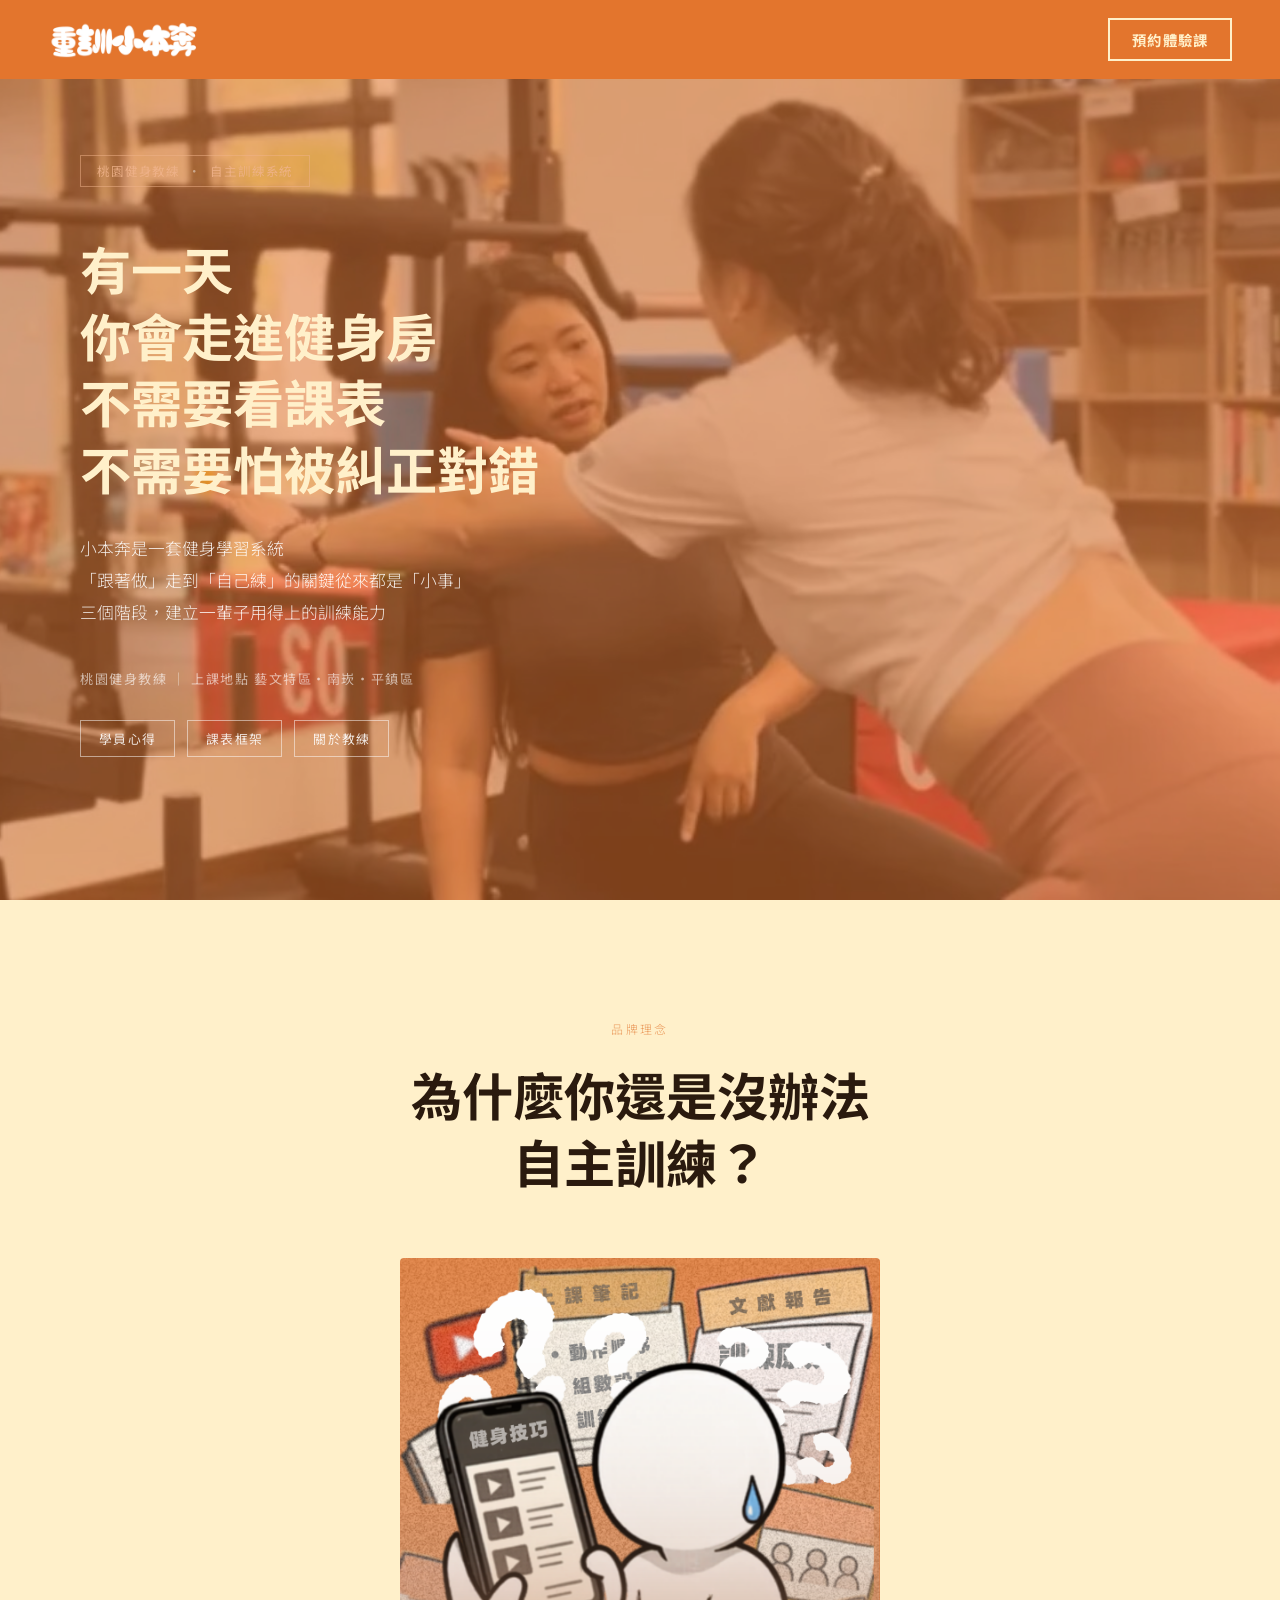
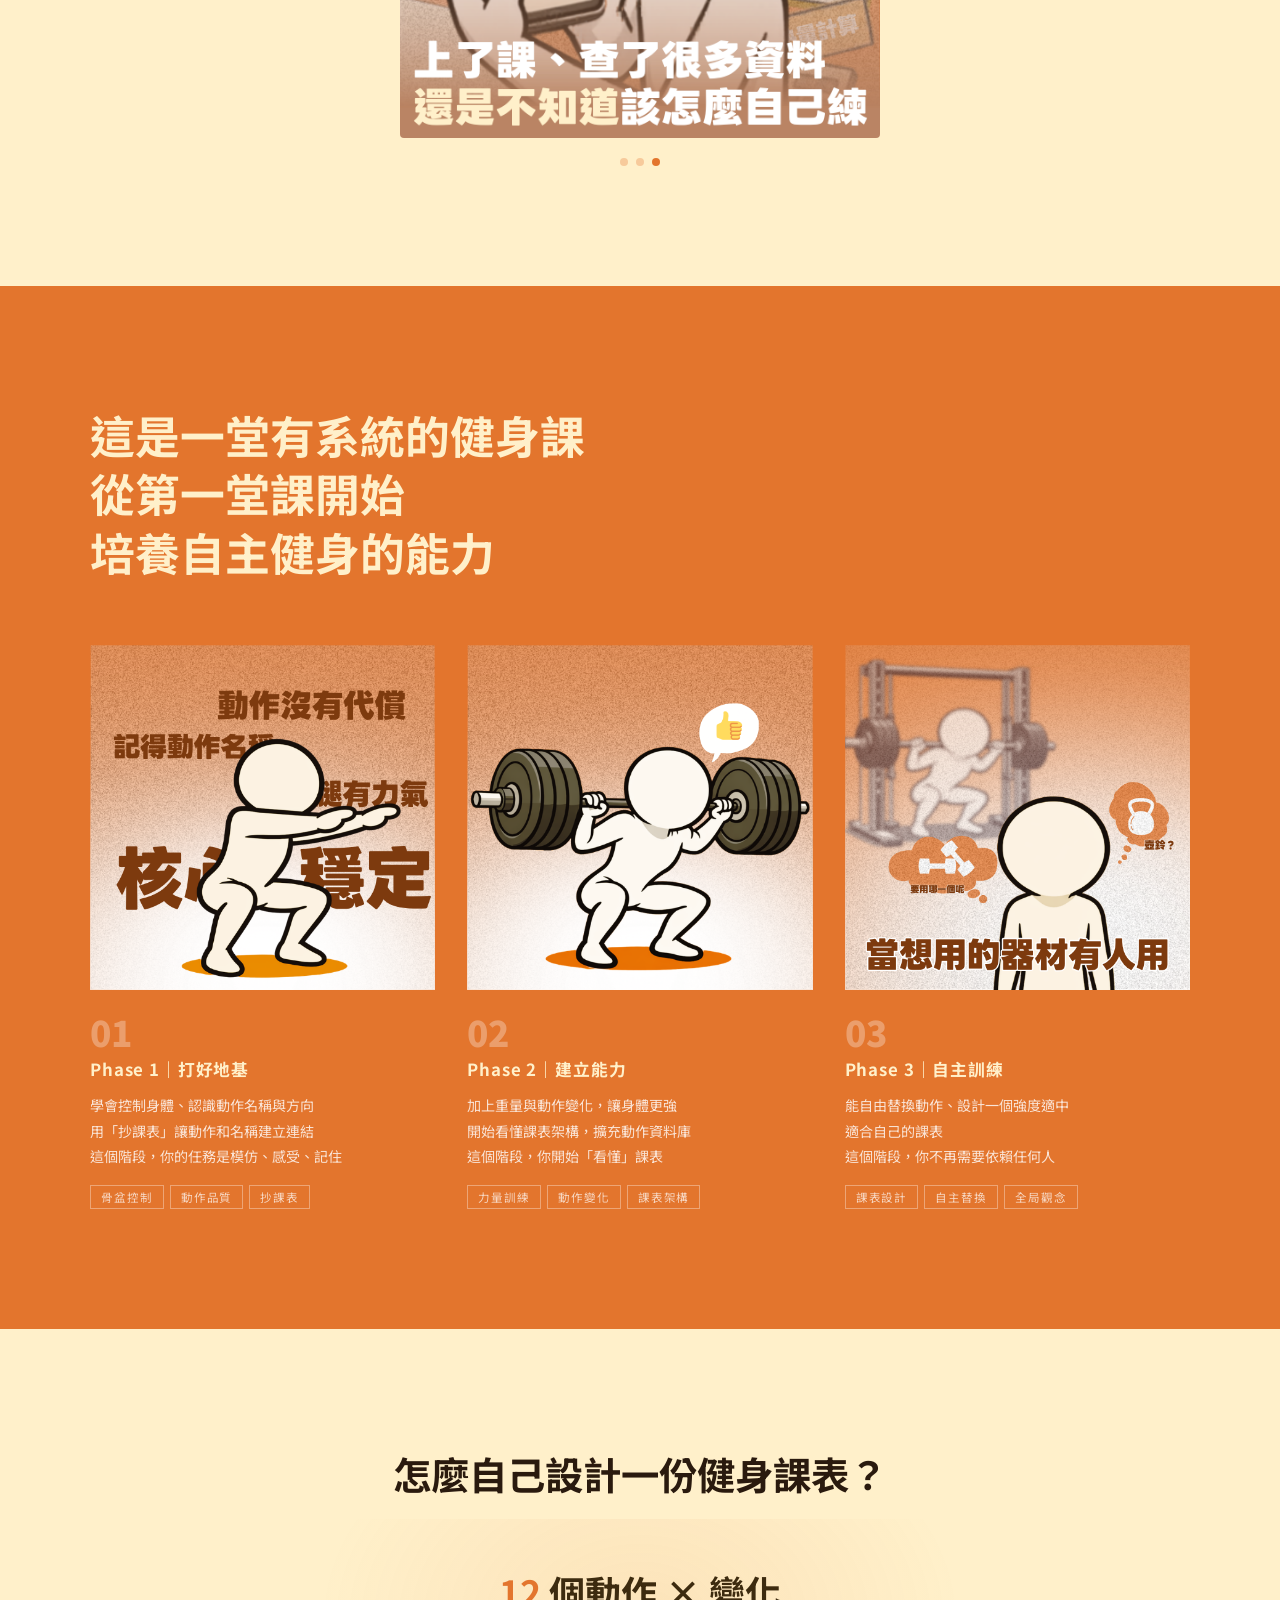
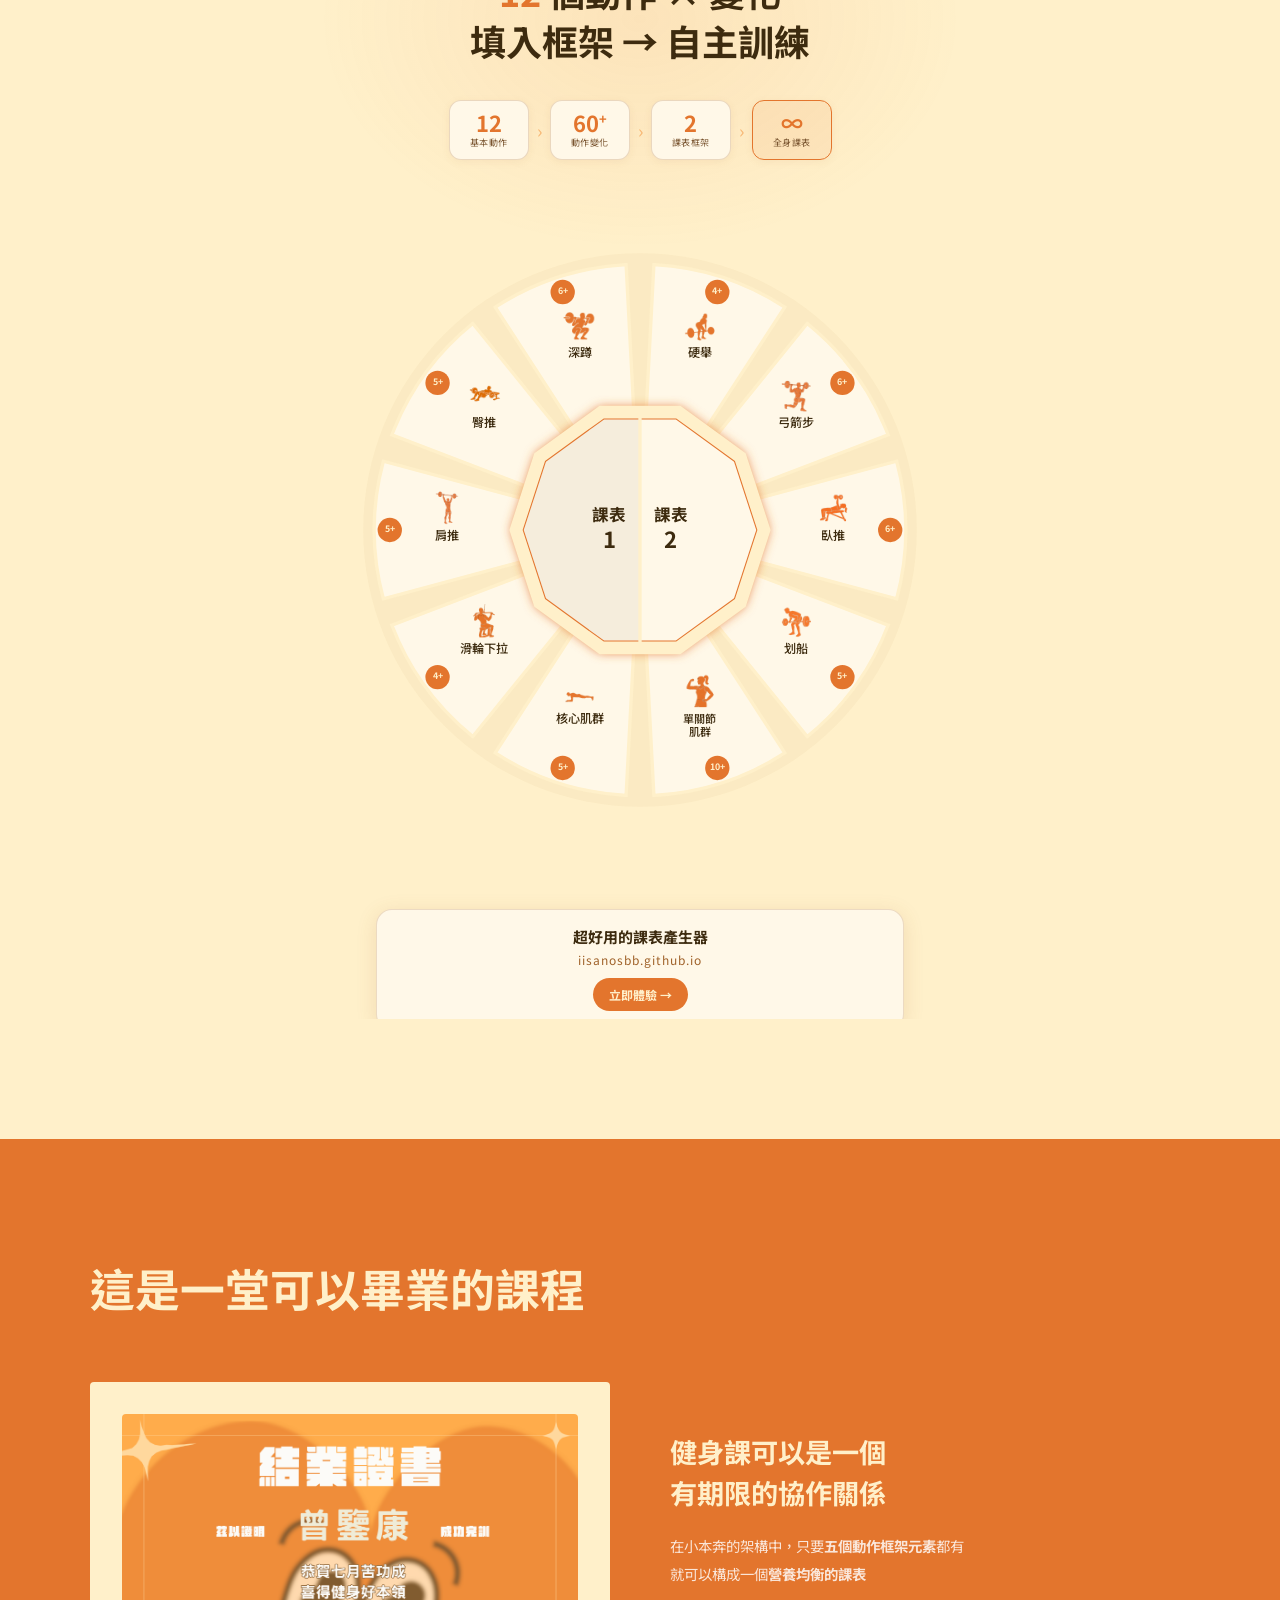
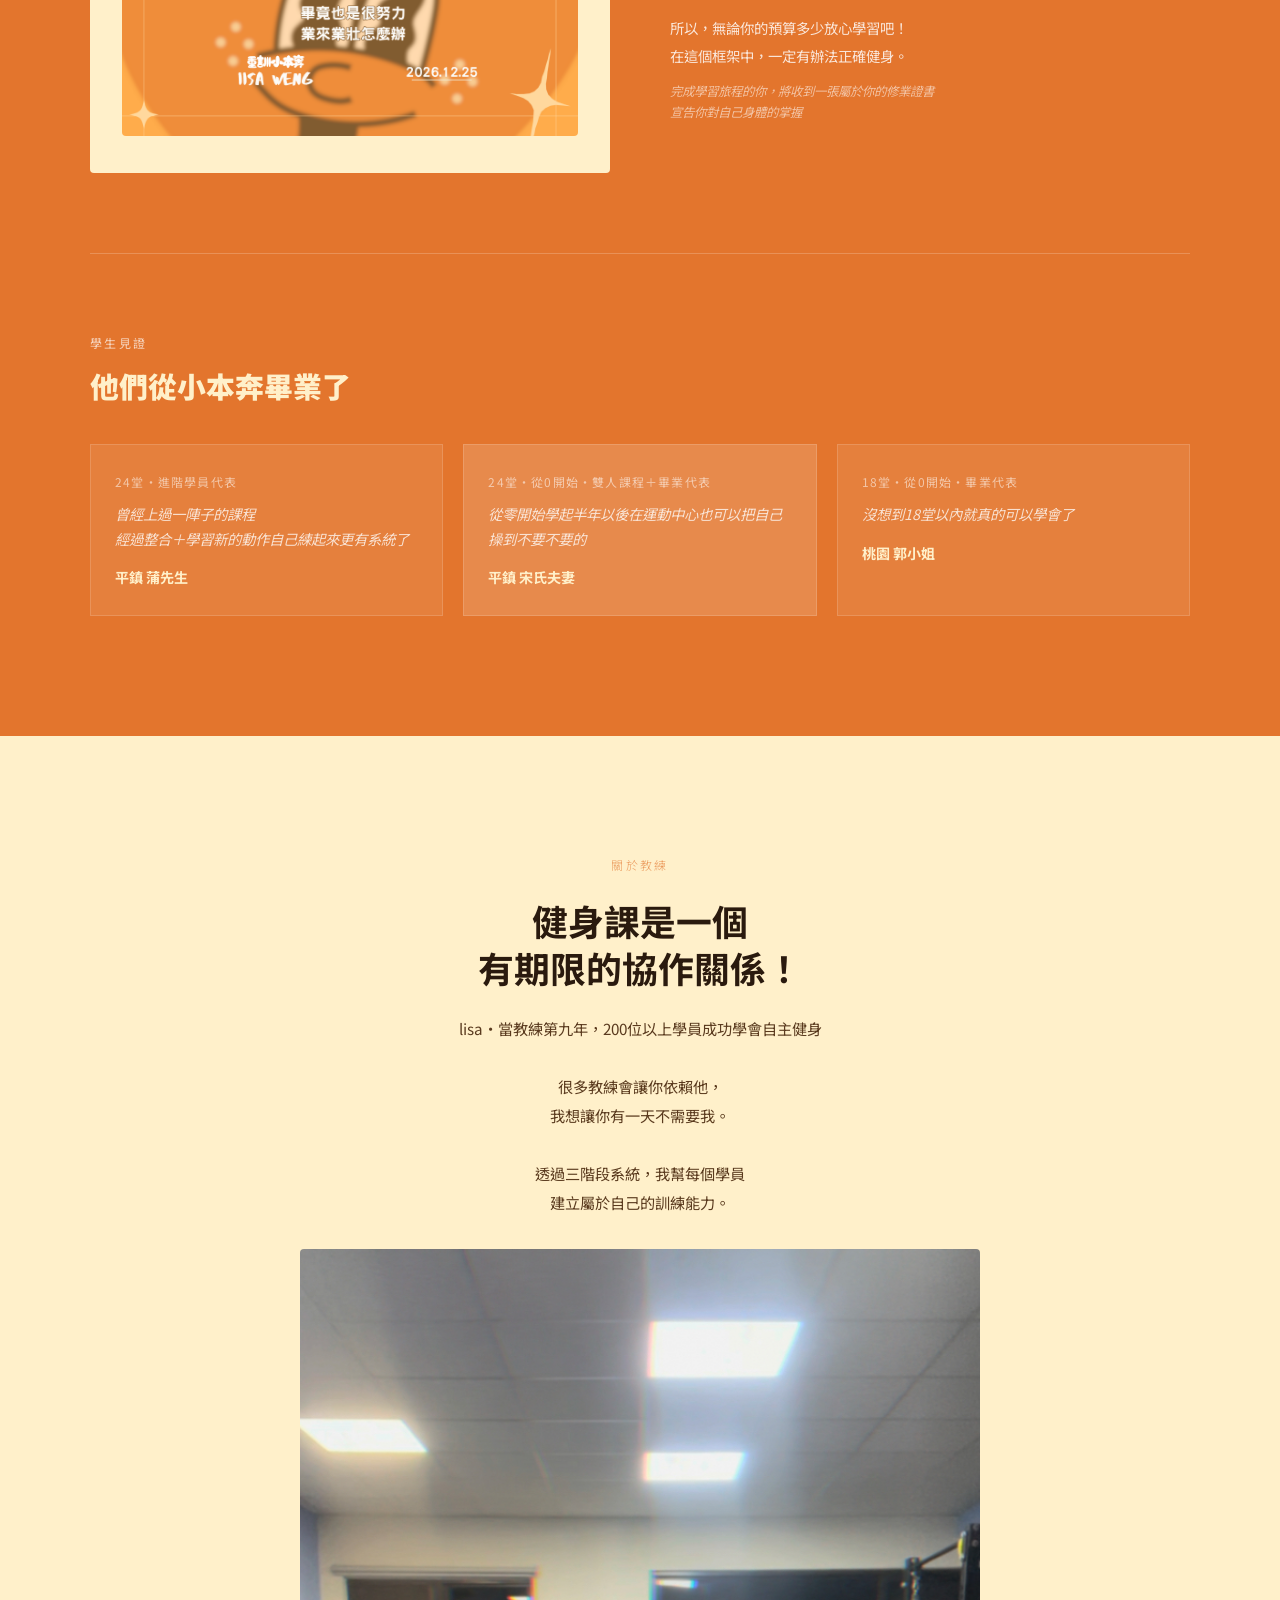
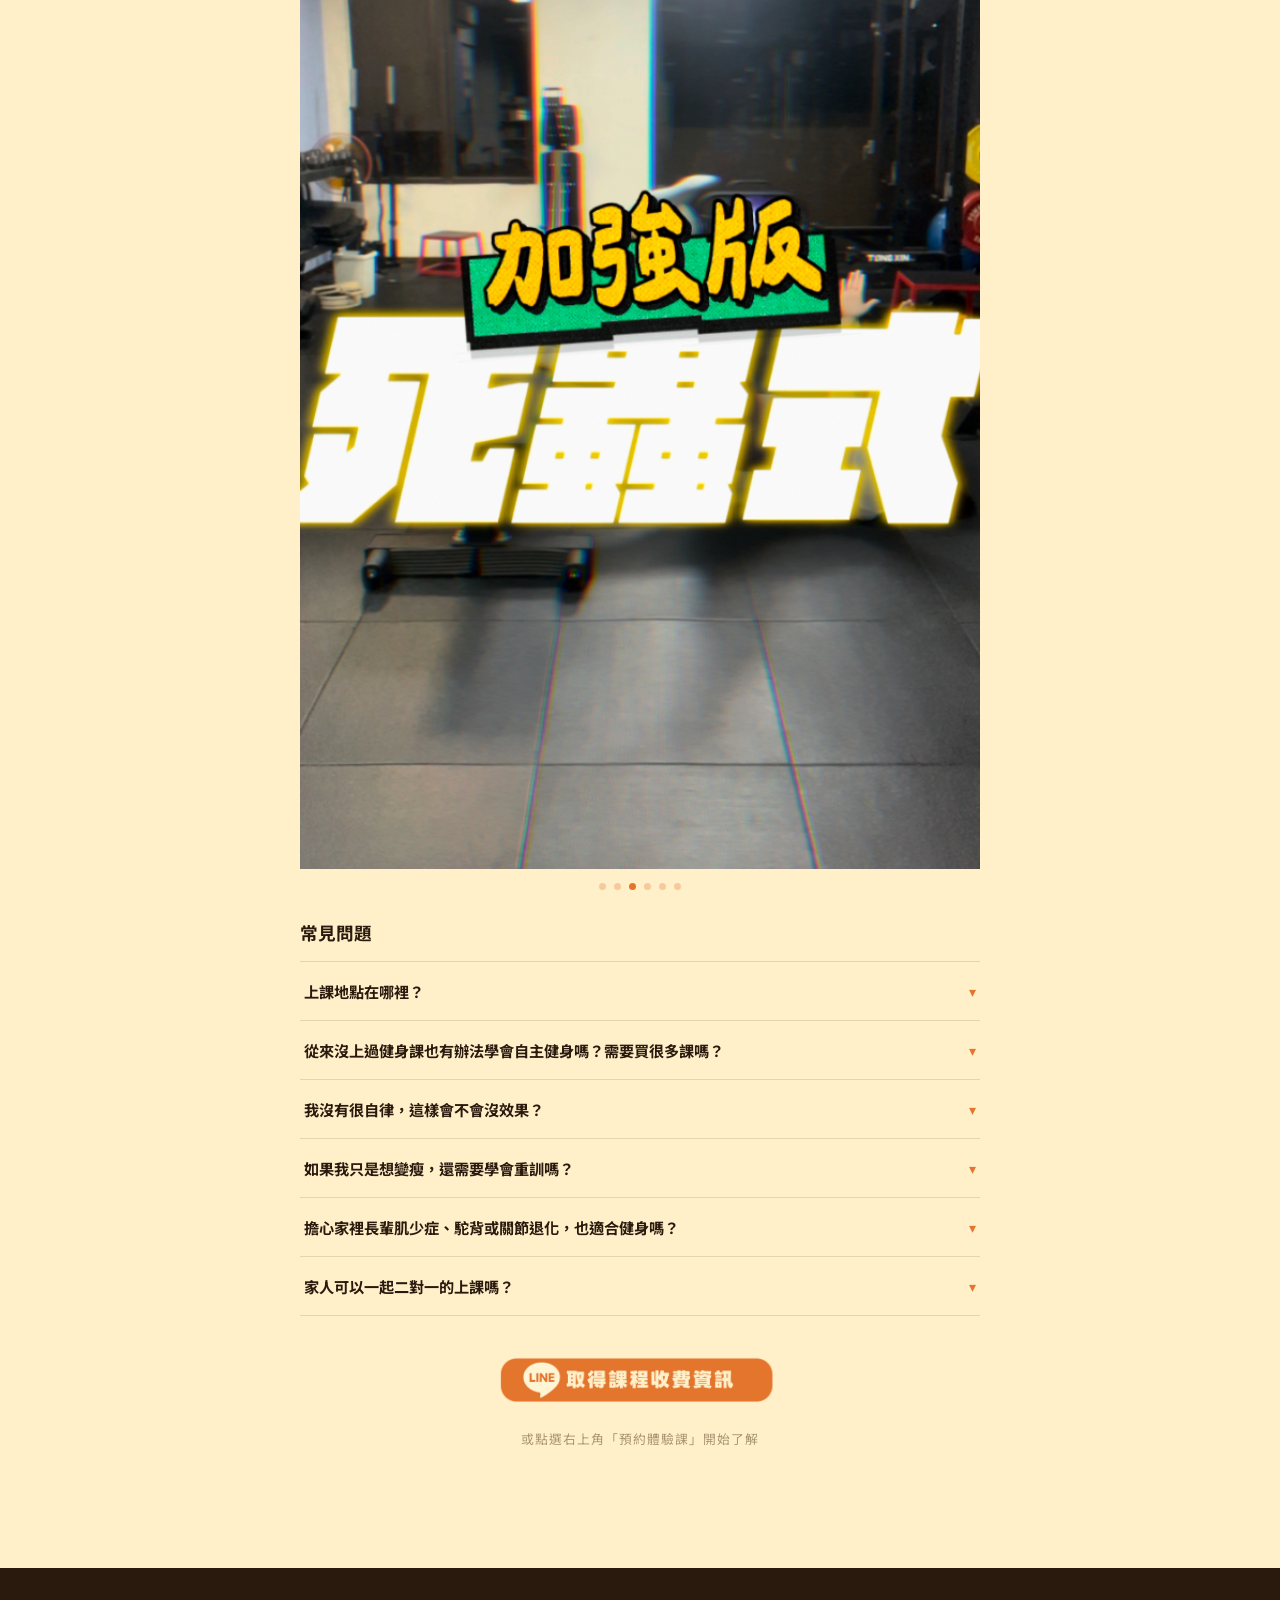
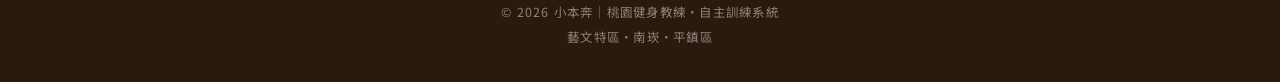
==== commit 6cf07cdf: "Update index.html" ====
--- a/index.html
+++ b/index.html
@@ -236,55 +236,56 @@
         <div class="faq-list">
 
           <div class="faq-item">
-            <button class="faq-q"><strong>❓ 上課地點在哪裡？</strong><span class="faq-arrow">▾</span></button>
+            <button class="faq-q"><strong>上課地點在哪裡？</strong><span class="faq-arrow">▾</span></button>
             <div class="faq-a">
               lisa 是桃園的自由健身教練，目前主要在桃園、南崁、平鎮提供一對一健身課程。<br><br>
-              南崁 <a href="https://reurl.cc/6KlX0Z" target="_blank">（連結）</a><br>
-              藝文特區．Dailyfit <a href="https://reurl.cc/RY1RXg" target="_blank">（連結）</a>
-            </div>
-          </div>
-
-          <div class="faq-item">
-            <button class="faq-q"><strong>❓ 從來沒上過健身課，也有辦法學會自主健身嗎？需要買很多課嗎？</strong><span class="faq-arrow">▾</span></button>
+              南崁 <a href="https://reurl.cc/6KlX0Z" target="_blank"> 點開看地址 </a><br>
+              藝文特區．Dailyfit <a href="https://reurl.cc/RY1RXg" target="_blank">點開看地址</a>
+            </div>
+          </div>
+
+          <div class="faq-item">
+            <button class="faq-q"><strong>從來沒上過健身課也有辦法學會自主健身嗎？需要買很多課嗎？</strong><span class="faq-arrow">▾</span></button>
             <div class="faq-a">
               可以的，新手其實是最適合開始學習的階段。<br>
               課程會從動作控制開始，每個階段都有明確的學習重點，讓你知道自己現在在哪個進度。<br><br>
               課程也有體驗與分階段安排，不需要一次買很多課，可以依照學習狀況調整。<br><br>
-              📌 重點：學會訓練的邏輯，比買多少課更重要。
-            </div>
-          </div>
-
-          <div class="faq-item">
-            <button class="faq-q"><strong>❓ 我沒有很自律，這樣會不會沒效果？</strong><span class="faq-arrow">▾</span></button>
+              📌 學會訓練的邏輯，比買多少課更重要。
+            </div>
+          </div>
+
+          <div class="faq-item">
+            <button class="faq-q"><strong>我沒有很自律，這樣會不會沒效果？</strong><span class="faq-arrow">▾</span></button>
             <div class="faq-a">
               大多數人其實都不是靠自律，而是靠「設計好的節奏」。<br>
               在桃園上課的學生，大多是一週安排一次課程，只要讓訓練進入生活節奏，2–3 個月通常會有明顯變化。<br><br>
-              📌 重點：比起逼自己，更重要的是找到能持續的方法。
-            </div>
-          </div>
-
-          <div class="faq-item">
-            <button class="faq-q"><strong>❓ 如果我只是想變瘦，還需要學會重訓嗎？</strong><span class="faq-arrow">▾</span></button>
-            <div class="faq-a">
-              如果只是短期減重，方法很多，但如果目標是 5 公斤以上或希望身形變好，重訓會是比較穩定的方式。<br><br>
-              📌 重點：體重下降不一定等於身材變好。
-            </div>
-          </div>
-
-          <div class="faq-item">
-            <button class="faq-q"><strong>❓ 擔心家裡長輩肌少症、駝背或關節退化，也適合健身嗎？</strong><span class="faq-arrow">▾</span></button>
+              📌比起逼自己，更重要的是找到能持續的方法。
+            </div>
+          </div>
+
+          <div class="faq-item">
+            <button class="faq-q"><strong>如果我只是想變瘦，還需要學會重訓嗎？</strong><span class="faq-arrow">▾</span></button>
+            <div class="faq-a">
+              如果目標是 5 公斤以上或希望身形變好，因為需要持續的時間比較長<br>而且減重速度一定會起起伏伏<br>學會會是比較穩定的方式。<br><br>
+              📌 學會方法，就算復胖也不怕。
+            </div>
+          </div>
+
+          <div class="faq-item">
+            <button class="faq-q"><strong>擔心家裡長輩肌少症、駝背或關節退化，也適合健身嗎？</strong><span class="faq-arrow">▾</span></button>
             <div class="faq-a">
               是適合的，而且越早開始越好。<br>
               銀髮族訓練會以簡化動作與輔助器材為主，在安全的情況下提升肌力與活動能力。<br><br>
               目前學員年紀最長到 85 歲。<br><br>
-              📌 重點：對長輩來說，訓練的目的不是強，而是維持生活能力。
-            </div>
-          </div>
-
-          <div class="faq-item">
-            <button class="faq-q"><strong>❓ 家人可以一起上課嗎？</strong><span class="faq-arrow">▾</span></button>
-            <div class="faq-a">
-              可以的，二對一課程很適合家人一起上課，特別是長輩。<br>
+              📌對長輩來說，訓練的目的不是強，而是安全的運動和延緩退化速度。
+            </div>
+          </div>
+
+          <div class="faq-item">
+            <button class="faq-q"><strong>家人可以一起二對一的上課嗎？</strong><span class="faq-arrow">▾</span></button>
+            <div class="faq-a">
+              可以的，二對一課程很適合家人、朋友一起上課，特別是長輩。<br>
+              有愉快的上課氣氛，開始運動的阻力會降低很多<br>
               雖然初期進度可能稍慢，但長期效果與一對一差異不大，而且更容易持續。
             </div>
           </div>
